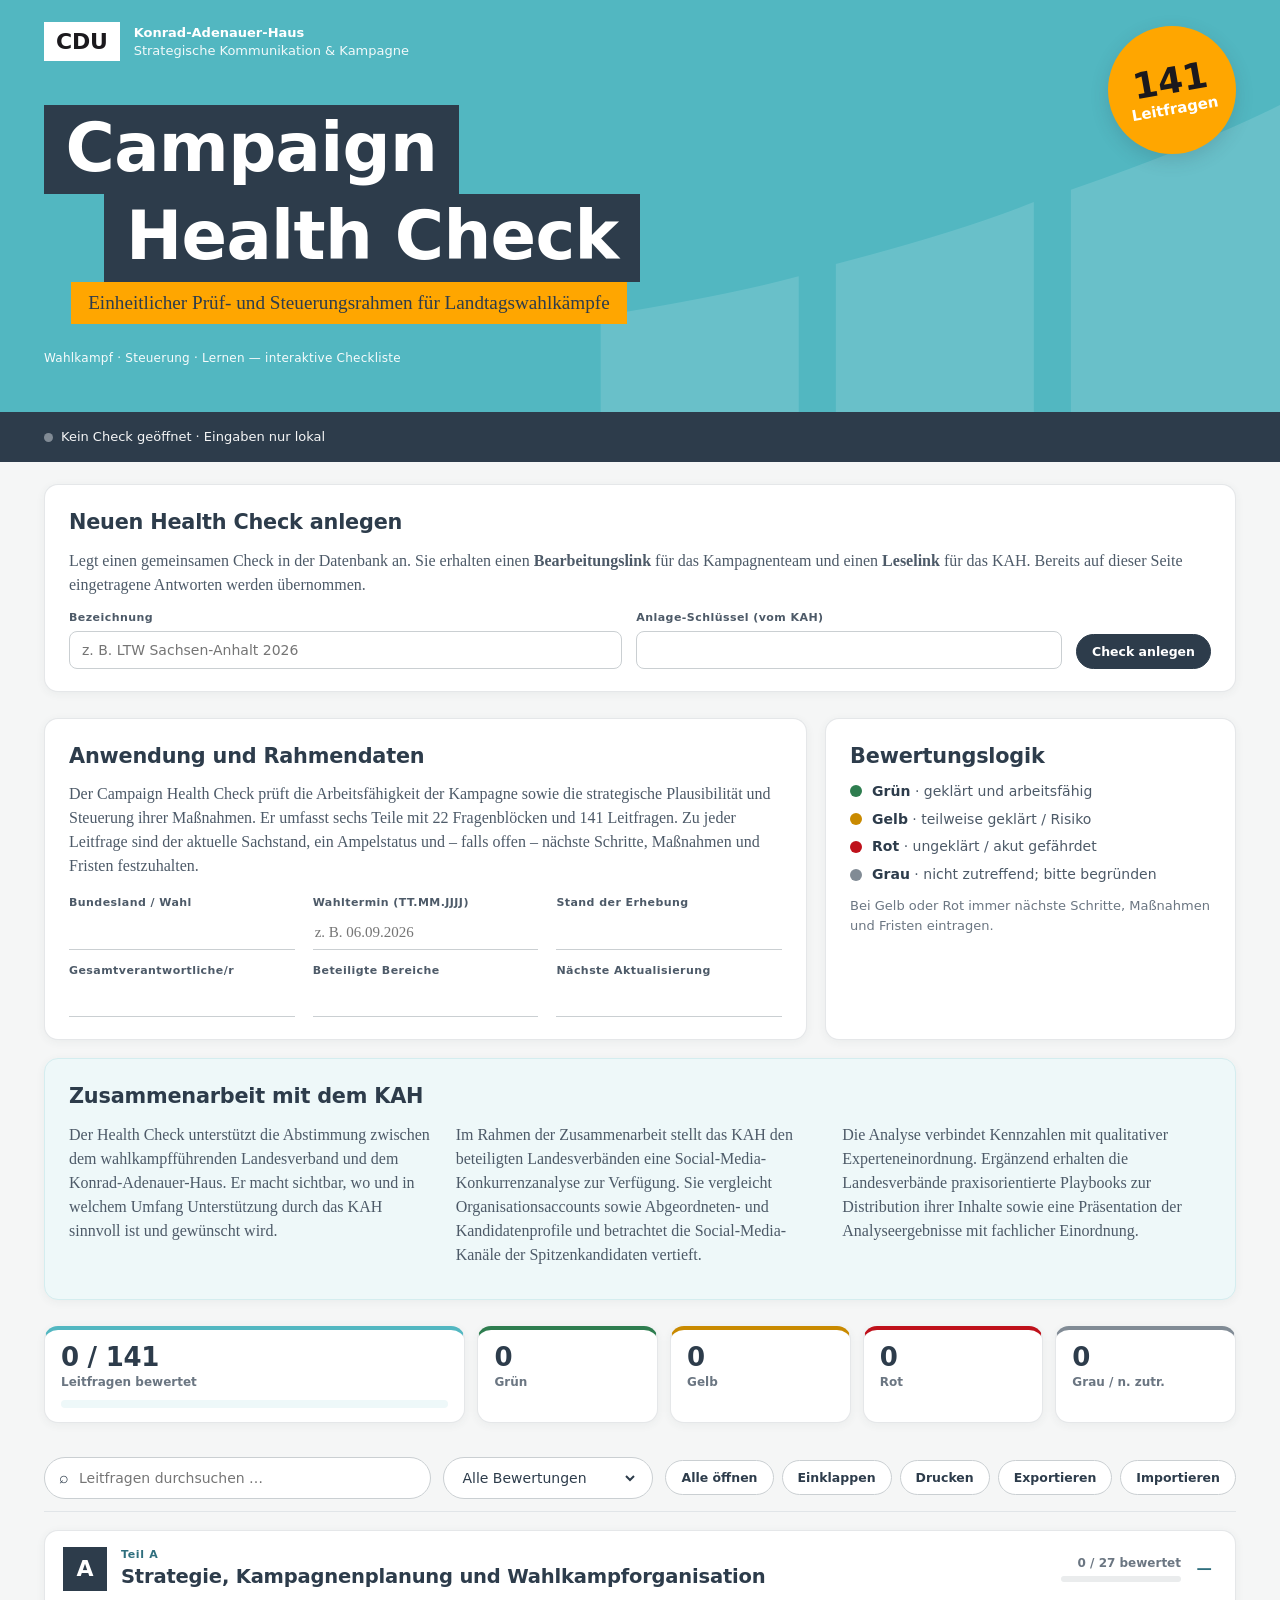
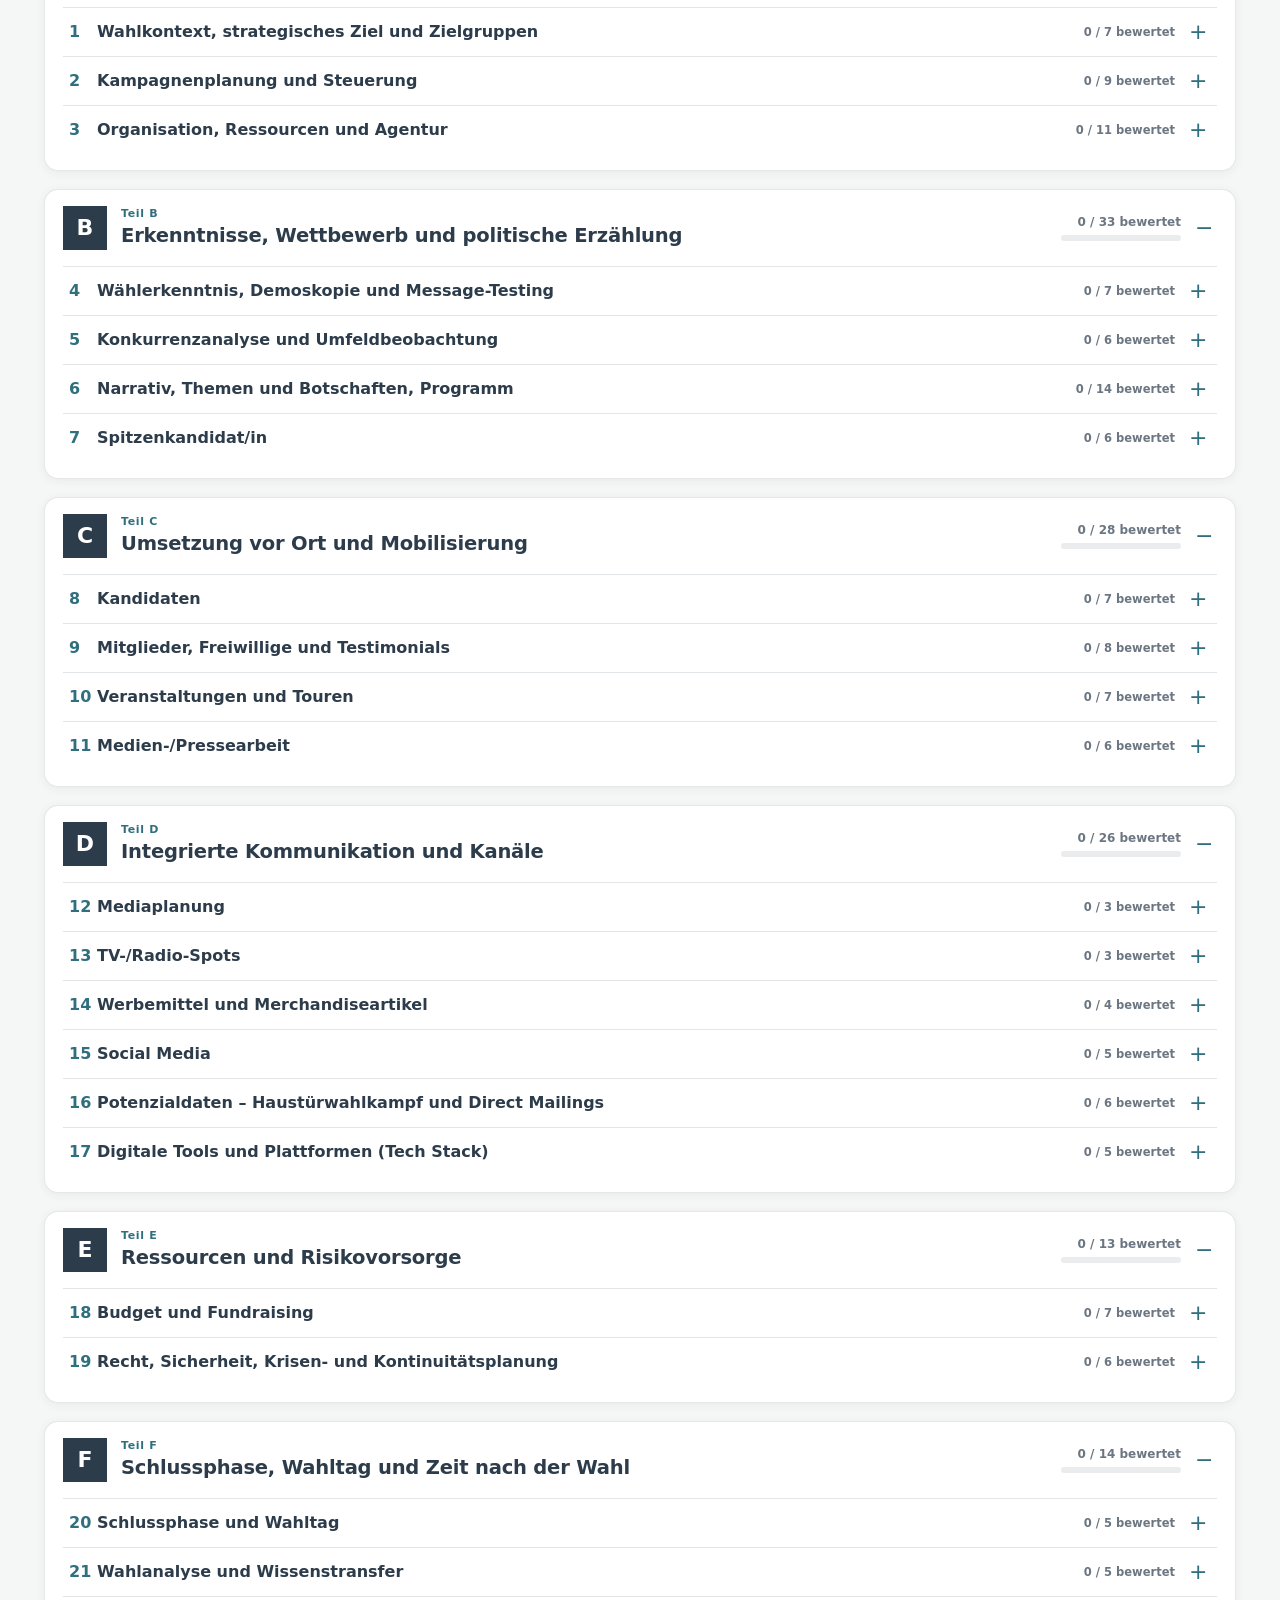
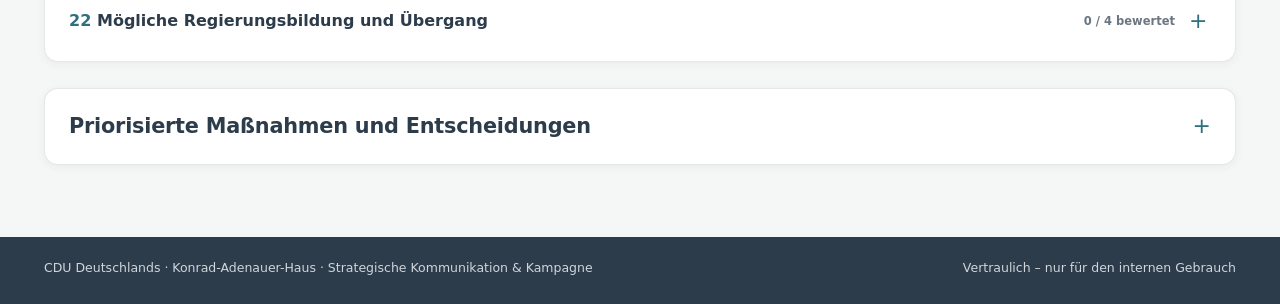
==== index.html @ 59a3556a "Campaign Health Check v1 Campaign Health Check v1" ====
<!doctype html>
<html lang="de">
<head>
<meta charset="utf-8">
<meta name="viewport" content="width=device-width, initial-scale=1">
<meta name="theme-color" content="#52b7c1">
<meta name="robots" content="noindex,nofollow">
<meta http-equiv="Content-Security-Policy" content="default-src 'self'; script-src 'self' 'unsafe-inline'; style-src 'self' 'unsafe-inline' https://fonts.googleapis.com; font-src https://fonts.gstatic.com; connect-src 'self' https://*.supabase.co; img-src 'self' data:; base-uri 'none'; form-action 'none'">
<meta name="referrer" content="no-referrer">
<title>Campaign Health Check</title>
<link rel="preconnect" href="https://fonts.googleapis.com">
<link rel="preconnect" href="https://fonts.gstatic.com" crossorigin>
<link href="https://fonts.googleapis.com/css2?family=Inter:wght@300;400;500;600;700;800&family=IBM+Plex+Serif:ital,wght@0,400;0,600;1,400&display=swap" rel="stylesheet">
<style>
/* ============ CDU Corporate Design 2023 – Tokens ============ */
:root{
  color-scheme:light;
  --tuerkis:#52b7c1;--blau:#2d3c4b;--gold:#ffa600;--weiss:#fff;
  --union-schwarz:#1b191d;--union-rot:#bf111b;
  --tuerkis-10:#eef8f9;--tuerkis-25:#d4edef;--tuerkis-60:#97d4da;--tuerkis-dark:#2f6f7e;
  --blau-10:#eaeced;--blau-25:#cacfd2;--blau-60:#818b95;
  --page:#f5f6f6;--surface:#fff;--ink:#2d3c4b;--text-2:#4d5a68;--muted:#6b7682;--grid:#e1e5e8;--ring:rgba(45,60,75,.12);
  /* Ampel (funktional, nicht Markenfarben) */
  --st-green:#2e7d4f;--st-green-bg:#e3f1e8;--st-yellow:#c98a00;--st-yellow-bg:#fdf1d6;--st-red:#bf111b;--st-red-bg:#f8e3e4;--st-na:#818b95;--st-na-bg:#eaeced;
  --font-head:'Inter',system-ui,-apple-system,"Segoe UI",sans-serif;
  --font-copy:'IBM Plex Serif',Georgia,"Times New Roman",serif;
  --radius:14px;--shadow:0 2px 10px rgba(45,60,75,.06);
}
*{box-sizing:border-box}html{scroll-behavior:smooth}
body{margin:0;background:var(--page);color:var(--ink);font-family:var(--font-copy);line-height:1.5;-webkit-font-smoothing:antialiased}
button,input,select,textarea{font:inherit;color:inherit}button{cursor:pointer}
h1,h2,h3,h4{font-family:var(--font-head);letter-spacing:-.01em;color:var(--blau);margin:0}
.sr-only{position:absolute;width:1px;height:1px;padding:0;margin:-1px;overflow:hidden;clip:rect(0,0,0,0);white-space:nowrap;border:0}
.hidden{display:none!important}
.wrap{max-width:1240px;margin:0 auto;padding:0 24px 72px}

/* ============ Hero ============ */
.hero{position:relative;overflow:hidden;background:var(--tuerkis);color:var(--weiss)}
.hero-inner{position:relative;z-index:1;max-width:1240px;margin:0 auto;padding:22px 24px 46px}
.bogen-bg{position:absolute;right:-3%;bottom:-2px;width:58%;max-width:780px;color:#7cc9d1;opacity:.55;pointer-events:none}
.brandbar{display:flex;align-items:center;gap:14px;flex-wrap:wrap;margin-bottom:44px}
.wordmark{display:inline-block;background:var(--weiss);color:var(--union-schwarz);font:800 22px/1 var(--font-head);letter-spacing:-.01em;padding:9px 12px 8px}
.brand-org{font:600 13px/1.35 var(--font-head);color:var(--weiss)}
.brand-org span{display:block;font-weight:400;opacity:.92}
.hl{font-size:clamp(2.3rem,6vw,4.2rem);line-height:1;margin:0}
.hl span{display:inline-block;background:var(--blau);color:var(--weiss);font-family:var(--font-head);font-weight:800;letter-spacing:-.01em;padding:.1em .32em .14em;line-height:1.08}
.hl .indent{margin-left:.9em}
.subline{display:inline-block;margin:0 0 0 1.4em;background:var(--gold);color:var(--blau);font:400 clamp(1rem,1.6vw,1.2rem)/1.35 var(--font-copy);padding:.4em .9em}
.hero-meta{margin-top:26px;font:500 12px/1.4 var(--font-head);letter-spacing:.02em;color:var(--weiss);opacity:.95}
.stoerer{position:absolute;right:max(24px,calc((100vw - 1240px)/2 + 24px));top:26px;z-index:2;width:128px;height:128px;border-radius:50%;background:var(--gold);display:grid;place-items:center;text-align:center;color:var(--weiss);font:800 15px/1.1 var(--font-head);box-shadow:0 6px 18px rgba(45,60,75,.18)}
.stoerer>span{transform:rotate(-10deg);display:block;padding:0 10px}
.stoerer b{display:block;font-size:36px;line-height:1;color:var(--union-schwarz);margin-bottom:2px}

/* ============ Sync-Leiste ============ */
.syncbar{background:var(--blau);color:var(--weiss)}
.syncbar-inner{max-width:1240px;margin:0 auto;padding:10px 24px;display:flex;align-items:center;gap:12px;flex-wrap:wrap;font:500 13px/1.3 var(--font-head)}
.sync-status{display:inline-flex;align-items:center;gap:8px;min-height:30px}
.sync-dot{width:9px;height:9px;border-radius:50%;background:var(--blau-60);flex:none}
.sync-status[data-state="saved"] .sync-dot{background:#5fd08a}
.sync-status[data-state="saving"] .sync-dot,.sync-status[data-state="dirty"] .sync-dot{background:var(--gold)}
.sync-status[data-state="error"] .sync-dot{background:#ff6b6b}
.sync-status[data-state="view"] .sync-dot{background:var(--tuerkis)}
.sync-label{opacity:.95}
.sync-check{margin-left:auto;font-weight:600;opacity:.9;max-width:44ch;overflow:hidden;text-overflow:ellipsis;white-space:nowrap}
.btn-ghost{border:1px solid rgba(255,255,255,.45);background:transparent;color:var(--weiss);border-radius:999px;padding:6px 14px;font:700 12.5px var(--font-head)}
.btn-ghost:hover{background:rgba(255,255,255,.12)}

/* ============ Banner ============ */
.banner{display:flex;gap:14px;align-items:flex-start;background:var(--surface);border:1px solid var(--ring);border-left:6px solid var(--gold);border-radius:var(--radius);padding:16px 18px;margin:22px 0 0;box-shadow:var(--shadow);font:14px/1.5 var(--font-head);color:var(--text-2)}
.banner strong{color:var(--blau)}
.banner.info{border-left-color:var(--tuerkis)}
.banner.error{border-left-color:var(--union-rot)}

/* ============ Panels ============ */
.intro{display:grid;grid-template-columns:minmax(0,1.3fr) minmax(300px,.7fr);gap:18px;margin:26px 0}
.panel{background:var(--surface);border:1px solid var(--ring);border-radius:var(--radius);box-shadow:var(--shadow);padding:22px 24px}
.panel h2{font-size:1.3rem;font-weight:800;margin-bottom:10px}
.panel h3{font-size:1.05rem;font-weight:800;margin:18px 0 8px}
.panel p{margin:0 0 10px;color:var(--text-2)}
.panel p:last-child{margin-bottom:0}
.support-panel{grid-column:1/-1;background:var(--tuerkis-10);border-color:var(--tuerkis-25)}
.support-panel .cols{display:grid;grid-template-columns:repeat(3,minmax(0,1fr));gap:18px}
.meta-grid{display:grid;grid-template-columns:repeat(3,minmax(0,1fr));gap:14px 18px;margin-top:18px}
.field-label{display:block;font:700 11px/1.35 var(--font-head);letter-spacing:.04em;color:var(--text-2);margin-bottom:5px}
.meta-field{width:100%;border:0;border-bottom:1px solid var(--blau-25);background:transparent;padding:8px 2px;outline:none;border-radius:0;font:15px var(--font-copy)}
.meta-field:focus{border-bottom:2px solid var(--tuerkis)}
.status-key{display:grid;grid-template-columns:1fr;gap:9px;margin:6px 0 12px}
.key{display:flex;align-items:center;gap:10px;color:var(--text-2);font:14px/1.35 var(--font-head)}
.key strong{color:var(--blau)}
.dot{width:12px;height:12px;border-radius:50%;display:inline-block;flex:none}
.dot.green{background:var(--st-green)}.dot.yellow{background:var(--st-yellow)}.dot.red{background:var(--st-red)}.dot.na{background:var(--st-na)}
.small-note{font:13px/1.5 var(--font-head)!important;color:var(--muted)!important}

/* ============ Kennzahlen ============ */
.stats{display:grid;grid-template-columns:1.4fr repeat(4,minmax(90px,.6fr));gap:12px;margin:8px 0 22px}
.stat{background:var(--surface);border:1px solid var(--ring);border-radius:var(--radius);padding:14px 16px;box-shadow:var(--shadow);border-top:4px solid var(--blau-25)}
.stat.s-green{border-top-color:var(--st-green)}.stat.s-yellow{border-top-color:var(--st-yellow)}.stat.s-red{border-top-color:var(--st-red)}.stat.s-na{border-top-color:var(--st-na)}.stat.s-prog{border-top-color:var(--tuerkis)}
.stat strong{display:block;font:800 26px/1.05 var(--font-head);color:var(--blau);letter-spacing:-.01em}
.stat span{display:block;margin-top:4px;font:600 12px/1.25 var(--font-head);color:var(--muted)}
.progress-line{height:8px;background:var(--tuerkis-10);border-radius:999px;margin-top:10px;overflow:hidden}
.progress-line i{display:block;height:100%;width:0;background:var(--tuerkis);border-radius:999px;transition:width .25s}

/* ============ Toolbar ============ */
.toolbar{position:sticky;top:0;z-index:20;display:grid;grid-template-columns:minmax(220px,1fr) 210px auto;gap:12px;align-items:center;background:rgba(245,246,246,.96);backdrop-filter:blur(10px);border-bottom:1px solid var(--grid);padding:12px 0;margin:0 0 14px}
.searchbox,.filterbox{display:flex;align-items:center;gap:8px;background:var(--surface);border:1px solid var(--blau-25);border-radius:999px;padding:0 14px;min-height:42px}
.searchbox input,.filterbox select{width:100%;border:0;background:transparent;outline:0;font:14px var(--font-head);min-height:40px}
.searchbox:focus-within,.filterbox:focus-within{border-color:var(--tuerkis);box-shadow:0 0 0 3px rgba(82,183,193,.22)}
.toolbar-actions{display:flex;gap:8px;justify-content:flex-end;flex-wrap:wrap}
.btn{display:inline-flex;align-items:center;justify-content:center;gap:6px;border:1px solid var(--blau-25);background:var(--surface);color:var(--blau);border-radius:999px;padding:9px 15px;font:700 12.5px var(--font-head);transition:background .15s,border-color .15s}
.btn:hover{background:var(--tuerkis-10);border-color:var(--tuerkis)}
.btn.primary{background:var(--blau);border-color:var(--blau);color:var(--weiss)}
.btn.primary:hover{background:#3a4d60}
.btn.gold{background:var(--gold);border-color:var(--gold);color:var(--blau)}
.btn.gold:hover{background:#ffb627}
.btn:disabled{opacity:.5;cursor:not-allowed}
.btn:focus-visible,summary:focus-visible,input:focus-visible,select:focus-visible,textarea:focus-visible,.btn-ghost:focus-visible{outline:3px solid var(--gold);outline-offset:2px}

/* ============ Checkliste ============ */
.part{margin:18px 0 0;background:var(--surface);border:1px solid var(--ring);border-radius:var(--radius);box-shadow:var(--shadow);overflow:hidden}
.part>summary{display:grid;grid-template-columns:auto minmax(0,1fr) auto 22px;align-items:center;gap:14px;list-style:none;padding:16px 18px;cursor:pointer}
.part>summary::-webkit-details-marker,.topic>summary::-webkit-details-marker{display:none}
.part-letter{display:grid;place-items:center;width:44px;height:44px;background:var(--blau);color:var(--weiss);font:800 22px/1 var(--font-head)}
.part-name{font:800 1.22rem/1.25 var(--font-head);color:var(--blau);letter-spacing:-.01em}
.part-name small{display:block;font:700 11px/1.2 var(--font-head);letter-spacing:.06em;color:var(--tuerkis-dark);margin-bottom:4px}
.part-count{font:600 12px var(--font-head);color:var(--muted);white-space:nowrap;text-align:right}
.mini-bar{display:flex;height:6px;width:120px;border-radius:999px;overflow:hidden;background:var(--blau-10);margin-top:6px;margin-left:auto}
.mini-bar i{display:block;height:100%}
.part>summary:after,.topic>summary:after{content:"+";font:400 22px/1 var(--font-head);color:var(--tuerkis-dark)}
.part[open]>summary:after,.topic[open]>summary:after{content:"−"}
.part-content{padding:0 18px 16px}
.topic{border-top:1px solid var(--grid)}
.topic>summary{list-style:none;display:grid;grid-template-columns:minmax(0,1fr) auto 22px;align-items:center;gap:14px;cursor:pointer;padding:13px 6px;font:700 1rem/1.35 var(--font-head);color:var(--blau)}
.topic>summary:hover{color:var(--tuerkis-dark)}
.topic-num{display:inline-block;min-width:28px;color:var(--tuerkis-dark)}
.topic-meta{display:flex;align-items:center;gap:6px;font:600 11.5px var(--font-head);color:var(--muted)}
.pip{width:8px;height:8px;border-radius:50%;display:inline-block}
.topic-body{padding:2px 0 14px}
.check-card{background:var(--surface);border:1px solid var(--grid);border-left:5px solid var(--blau-25);border-radius:10px;margin:10px 0;padding:14px 16px}
.check-card.status-green{border-left-color:var(--st-green)}
.check-card.status-yellow{border-left-color:var(--st-yellow)}
.check-card.status-red{border-left-color:var(--st-red)}
.check-card.status-na{border-left-color:var(--st-na)}
.question-line{display:grid;grid-template-columns:40px minmax(0,1fr) 210px;align-items:start;gap:12px;margin-bottom:12px}
.q-index{font:700 12px var(--font-head);color:var(--tuerkis-dark);padding-top:3px}
.question{font-size:15.5px;line-height:1.45;color:var(--blau)}
.status-select{width:100%;padding:8px 10px;border:1px solid var(--blau-25);border-radius:8px;background:var(--surface);font:600 13px var(--font-head)}
.status-select.v-green{background:var(--st-green-bg);border-color:var(--st-green);color:#1f5a38}
.status-select.v-yellow{background:var(--st-yellow-bg);border-color:var(--st-yellow);color:#7a5400}
.status-select.v-red{background:var(--st-red-bg);border-color:var(--st-red);color:#8e0d14}
.status-select.v-na{background:var(--st-na-bg);border-color:var(--st-na);color:#4d5a68}
.field-grid{display:grid;grid-template-columns:1fr 1fr;gap:10px 14px;padding-left:52px}
.field-grid label{display:block}
.field-grid textarea,.log-grid input,.log-grid textarea{width:100%;border:1px solid var(--blau-25);border-radius:8px;background:#fbfcfc;padding:9px 10px;font:13.5px/1.45 var(--font-head);color:var(--blau)}
.field-grid textarea{min-height:58px;resize:vertical}
.field-grid textarea::placeholder{color:#9aa4ad}
.field-grid textarea:focus,.log-grid input:focus,.log-grid textarea:focus{outline:none;border-color:var(--tuerkis);box-shadow:0 0 0 3px rgba(82,183,193,.2);background:#fff}
.empty-state{display:none;padding:30px;text-align:center;border:1px dashed var(--blau-25);border-radius:var(--radius);color:var(--text-2);background:var(--surface);margin:14px 0;font:14px var(--font-head)}

/* ============ Maßnahmen-Log ============ */
.log-panel{margin-top:26px}
.log-panel>details>summary{cursor:pointer;list-style:none;display:flex;align-items:center;justify-content:space-between;gap:12px}
.log-panel>details>summary::-webkit-details-marker{display:none}
.log-panel>details>summary:after{content:"+";font:400 22px/1 var(--font-head);color:var(--tuerkis-dark)}
.log-panel>details[open]>summary:after{content:"−"}
.log-panel>details>summary h2{margin:0}
.log-intro{margin-top:10px!important}
.log-list{display:grid;gap:12px;margin:12px 0}
.log-card{background:var(--tuerkis-10);border:1px solid var(--tuerkis-25);border-radius:10px;padding:14px 16px}
.log-card-head{display:flex;justify-content:space-between;align-items:center;margin-bottom:10px}
.log-card-head strong{font:800 13px var(--font-head);color:var(--blau)}
.log-grid{display:grid;grid-template-columns:repeat(3,minmax(0,1fr));gap:10px}
.log-grid label{display:block}
.log-grid textarea{min-height:48px;resize:vertical}
.remove-row{border:0;background:transparent;color:var(--union-rot);text-decoration:underline;font:600 12px var(--font-head)}

/* ============ Anlegen / Dialog ============ */
.create-grid{display:grid;grid-template-columns:minmax(0,1.3fr) minmax(0,1fr) auto;gap:14px;align-items:end;margin-top:14px}
.text-input{width:100%;border:1px solid var(--blau-25);border-radius:8px;padding:10px 12px;font:14px var(--font-head);background:#fff}
.text-input:focus{outline:none;border-color:var(--tuerkis);box-shadow:0 0 0 3px rgba(82,183,193,.2)}
dialog{border:0;border-radius:var(--radius);padding:0;max-width:640px;width:calc(100% - 32px);box-shadow:0 20px 60px rgba(27,25,29,.35);color:var(--ink)}
dialog::backdrop{background:rgba(45,60,75,.55)}
.dlg-head{background:var(--tuerkis);padding:18px 22px}
.dlg-head h2{display:inline-block;background:var(--blau);color:#fff;padding:.12em .35em;font-size:1.35rem}
.dlg-body{padding:18px 22px 22px;font:14px/1.5 var(--font-head);color:var(--text-2)}
.link-row{display:grid;grid-template-columns:minmax(0,1fr) auto;gap:8px;margin:6px 0 16px}
.link-row input{font:12.5px/1.3 ui-monospace,SFMono-Regular,Menlo,monospace;color:var(--blau)}
.dlg-actions{display:flex;justify-content:flex-end;gap:8px;margin-top:6px}
.toast{position:fixed;left:50%;bottom:24px;transform:translateX(-50%) translateY(20px);opacity:0;background:var(--blau);color:#fff;padding:11px 18px;border-radius:999px;font:600 13px var(--font-head);box-shadow:0 8px 24px rgba(27,25,29,.25);transition:opacity .2s,transform .2s;z-index:50;pointer-events:none;max-width:calc(100% - 32px)}
.toast.show{opacity:1;transform:translateX(-50%) translateY(0)}

/* Leseansicht */
body.readonly .edit-only{display:none!important}
body.readonly textarea,body.readonly input:not([type=search]):not(.link-input),body.readonly .status-select{pointer-events:none;background:var(--page)!important}

footer.foot{background:var(--blau);color:#cfd6dc;font:12.5px/1.5 var(--font-head)}
footer.foot .wrap{padding-top:22px;padding-bottom:26px;display:flex;justify-content:space-between;gap:16px;flex-wrap:wrap}

@media(max-width:960px){.toolbar{grid-template-columns:1fr 190px}.toolbar-actions{grid-column:1/-1;justify-content:flex-start}.intro{grid-template-columns:1fr}.support-panel .cols{grid-template-columns:1fr}.stats{grid-template-columns:repeat(3,1fr)}.stats .s-prog{grid-column:1/-1}.stoerer{width:104px;height:104px;font-size:13px}.stoerer b{font-size:28px}.create-grid{grid-template-columns:1fr 1fr}.create-grid .btn{grid-column:1/-1}}
@media(max-width:640px){.wrap{padding:0 16px 48px}.hero-inner{padding:18px 16px 34px}.brandbar{margin-bottom:30px;padding-right:100px}.stoerer{top:16px;right:16px;width:88px;height:88px;font-size:11px}.stoerer b{font-size:22px}.subline{margin-left:.6em}.syncbar-inner{padding:10px 16px}.sync-check{margin-left:0;flex-basis:100%;order:3}.panel{padding:16px}.meta-grid{grid-template-columns:1fr 1fr}.toolbar{position:static;grid-template-columns:1fr;gap:8px}.toolbar-actions .btn{flex:1 1 auto}.stats{grid-template-columns:repeat(2,1fr)}.question-line{grid-template-columns:30px minmax(0,1fr);gap:8px}.status-wrap{grid-column:2;max-width:240px}.field-grid{grid-template-columns:1fr;padding-left:38px}.part>summary{grid-template-columns:auto minmax(0,1fr) 18px;padding:13px 12px;gap:10px}.part>summary .part-count{display:none}.part-letter{width:36px;height:36px;font-size:18px}.part-name{font-size:1.05rem}.part-content{padding:0 10px 12px}.topic>summary{grid-template-columns:minmax(0,1fr) 18px;font-size:.95rem}.topic-meta{display:none}.log-grid{grid-template-columns:1fr 1fr}.check-card{padding:12px 10px}.create-grid{grid-template-columns:1fr}}
@media(max-width:400px){.meta-grid,.log-grid{grid-template-columns:1fr}}
@media(prefers-reduced-motion:reduce){html{scroll-behavior:auto}*,*:before,*:after{transition:none!important}}
@media print{
  body{background:#fff;font-size:10.5pt}
  .syncbar,.toolbar,.empty-state,.remove-row,.add-row,.banner,.create-panel,.stoerer,.bogen-bg,dialog,.toast,footer.foot{display:none!important}
  .hero{background:#fff;color:var(--blau);border-bottom:3px solid var(--tuerkis)}.hero-inner{padding:8px 0 16px}.brand-org{color:var(--blau)}.wordmark{border:1px solid var(--blau)}.hero-meta{color:var(--blau)}
  .hl span,.part-letter{-webkit-print-color-adjust:exact;print-color-adjust:exact}
  .wrap{max-width:none;padding:0}.intro{grid-template-columns:1fr 1fr}.panel,.stat,.part{box-shadow:none}
  .part,.topic{break-inside:auto}.part:not([open])>.part-content,.topic:not([open])>.topic-body{display:block!important}
  .part>summary:after,.topic>summary:after{display:none}
  .check-card{break-inside:avoid;padding:8px 10px}.log-panel{break-before:page}.log-panel details>*{display:block!important}.log-card{break-inside:avoid}
}
</style>
</head>
<body>
<header class="hero">
  <svg class="bogen-bg" viewBox="0 0 300 160" fill="currentColor" aria-hidden="true">
    <path d="M10 160 L10 120 Q60 112 90 104 L90 160 Z"/>
    <path d="M105 160 L105 99 Q155 86 185 74 L185 160 Z"/>
    <path d="M200 160 L200 69 Q255 50 290 32 L290 160 Z"/>
  </svg>
  <div class="stoerer" id="stoerer" aria-live="polite"><span id="stoererText"><b>141</b>Leit&shy;fragen</span></div>
  <div class="hero-inner">
    <div class="brandbar">
      <span class="wordmark" aria-label="CDU">CDU</span>
      <span class="brand-org">Konrad-Adenauer-Haus<span>Strategische Kommunikation &amp; Kampagne</span></span>
    </div>
    <h1 class="hl"><span>Campaign</span><br><span class="indent">Health Check</span></h1>
    <p class="subline">Einheitlicher Prüf- und Steuerungsrahmen für Landtagswahlkämpfe</p>
    <div class="hero-meta">Wahlkampf · Steuerung · Lernen — interaktive Checkliste</div>
  </div>
</header>

<div class="syncbar" role="region" aria-label="Speicherstatus">
  <div class="syncbar-inner">
    <span class="sync-status" id="syncStatus" data-state="local"><i class="sync-dot"></i><span class="sync-label" id="syncLabel">Lokaler Modus</span></span>
    <button class="btn-ghost hidden" type="button" id="shareBtn">Links teilen</button>
    <button class="btn-ghost hidden" type="button" id="retryBtn">Erneut speichern</button>
    <span class="sync-check" id="syncCheck"></span>
  </div>
</div>

<main class="wrap">
  <div id="bannerHost"></div>

  <section class="panel create-panel hidden" id="createPanel" style="margin-top:22px">
    <h2>Neuen Health Check anlegen</h2>
    <p>Legt einen gemeinsamen Check in der Datenbank an. Sie erhalten einen <strong>Bearbeitungslink</strong> für das Kampagnenteam und einen <strong>Leselink</strong> für das KAH. Bereits auf dieser Seite eingetragene Antworten werden übernommen.</p>
    <div class="create-grid">
      <label><span class="field-label">Bezeichnung</span><input class="text-input" id="createLabel" placeholder="z. B. LTW Sachsen-Anhalt 2026" autocomplete="off"></label>
      <label><span class="field-label">Anlage-Schlüssel (vom KAH)</span><input class="text-input" id="createKey" type="password" autocomplete="off"></label>
      <button class="btn primary" type="button" id="createBtn">Check anlegen</button>
    </div>
  </section>

  <section class="intro" aria-label="Anwendung, Bewertung und Zusammenarbeit mit dem KAH">
    <div class="panel">
      <h2>Anwendung und Rahmendaten</h2>
      <p>Der Campaign Health Check prüft die Arbeitsfähigkeit der Kampagne sowie die strategische Plausibilität und Steuerung ihrer Maßnahmen. Er umfasst sechs Teile mit 22 Fragenblöcken und 141 Leitfragen. Zu jeder Leitfrage sind der aktuelle Sachstand, ein Ampelstatus und – falls offen – nächste Schritte, Maßnahmen und Fristen festzuhalten.</p>
      <div class="meta-grid">
        <label><span class="field-label">Bundesland / Wahl</span><input class="meta-field" data-meta="Bundesland / Wahl" autocomplete="off"></label>
        <label><span class="field-label">Wahltermin (TT.MM.JJJJ)</span><input class="meta-field" data-meta="Wahltermin" autocomplete="off" placeholder="z. B. 06.09.2026"></label>
        <label><span class="field-label">Stand der Erhebung</span><input class="meta-field" data-meta="Stand der Erhebung" autocomplete="off"></label>
        <label><span class="field-label">Gesamtverantwortliche/r</span><input class="meta-field" data-meta="Gesamtverantwortliche/r" autocomplete="off"></label>
        <label><span class="field-label">Beteiligte Bereiche</span><input class="meta-field" data-meta="Beteiligte Bereiche" autocomplete="off"></label>
        <label><span class="field-label">Nächste Aktualisierung</span><input class="meta-field" data-meta="Nächste Aktualisierung" autocomplete="off"></label>
      </div>
    </div>
    <div class="panel">
      <h2>Bewertungslogik</h2>
      <div class="status-key">
        <div class="key"><i class="dot green"></i><span><strong>Grün</strong> · geklärt und arbeitsfähig</span></div>
        <div class="key"><i class="dot yellow"></i><span><strong>Gelb</strong> · teilweise geklärt / Risiko</span></div>
        <div class="key"><i class="dot red"></i><span><strong>Rot</strong> · ungeklärt / akut gefährdet</span></div>
        <div class="key"><i class="dot na"></i><span><strong>Grau</strong> · nicht zutreffend; bitte begründen</span></div>
      </div>
      <p class="small-note">Bei Gelb oder Rot immer nächste Schritte, Maßnahmen und Fristen eintragen.</p>
    </div>
    <div class="panel support-panel">
      <h2>Zusammenarbeit mit dem KAH</h2>
      <div class="cols">
        <p>Der Health Check unterstützt die Abstimmung zwischen dem wahlkampfführenden Landesverband und dem Konrad-Adenauer-Haus. Er macht sichtbar, wo und in welchem Umfang Unterstützung durch das KAH sinnvoll ist und gewünscht wird.</p>
        <p>Im Rahmen der Zusammenarbeit stellt das KAH den beteiligten Landesverbänden eine Social-Media-Konkurrenzanalyse zur Verfügung. Sie vergleicht Organisationsaccounts sowie Abgeordneten- und Kandidatenprofile und betrachtet die Social-Media-Kanäle der Spitzenkandidaten vertieft.</p>
        <p>Die Analyse verbindet Kennzahlen mit qualitativer Experteneinordnung. Ergänzend erhalten die Landesverbände praxisorientierte Playbooks zur Distribution ihrer Inhalte sowie eine Präsentation der Analyseergebnisse mit fachlicher Einordnung.</p>
      </div>
    </div>
  </section>

  <section class="stats" aria-label="Fortschritt" aria-live="polite">
    <div class="stat s-prog"><strong id="progressText">0 / 0</strong><span>Leitfragen bewertet</span><div class="progress-line" role="progressbar" aria-label="Bewertungsfortschritt" aria-valuemin="0" aria-valuemax="100" aria-valuenow="0"><i id="progressBar"></i></div></div>
    <div class="stat s-green"><strong id="greenCount">0</strong><span>Grün</span></div>
    <div class="stat s-yellow"><strong id="yellowCount">0</strong><span>Gelb</span></div>
    <div class="stat s-red"><strong id="redCount">0</strong><span>Rot</span></div>
    <div class="stat s-na"><strong id="naCount">0</strong><span>Grau / n. zutr.</span></div>
  </section>

  <div class="toolbar" role="region" aria-label="Checkliste durchsuchen und verwalten">
    <label class="searchbox"><span aria-hidden="true">⌕</span><span class="sr-only">Leitfragen durchsuchen</span><input id="search" type="search" placeholder="Leitfragen durchsuchen …"></label>
    <label class="filterbox"><span class="sr-only">Nach Status filtern</span><select id="statusFilter"><option value="all">Alle Bewertungen</option><option value="unrated">Noch unbewertet</option><option value="green">Grün</option><option value="yellow">Gelb</option><option value="red">Rot</option><option value="na">Grau / nicht zutreffend</option></select></label>
    <div class="toolbar-actions">
      <button class="btn" type="button" id="openAll">Alle öffnen</button>
      <button class="btn" type="button" id="closeAll">Einklappen</button>
      <button class="btn" type="button" id="printBtn">Drucken</button>
      <button class="btn" type="button" id="exportBtn">Exportieren</button>
      <label class="btn edit-only" for="importFile">Importieren</label><input class="sr-only" id="importFile" type="file" accept="application/json,.json">
    </div>
  </div>
  <div id="checklist"></div>
  <div id="noResults" class="empty-state" role="status">Keine passenden Leitfragen gefunden. Suchbegriff oder Statusfilter ändern.</div>

  <section class="panel log-panel">
    <details id="logDetails">
      <summary><h2>Priorisierte Maßnahmen und Entscheidungen</h2></summary>
      <p class="log-intro">Gelbe und rote Befunde in konkrete, priorisierte Maßnahmen übersetzen. Erfolgskriterium und Termin möglichst überprüfbar formulieren.</p>
      <h3>Maßnahmen</h3>
      <div id="actions" class="log-list"></div>
      <button class="btn add-row edit-only" type="button" id="addAction">+ Maßnahme ergänzen</button>
      <h3 style="margin-top:24px">Entscheidungen der Steuerungsrunde</h3>
      <div id="decisions" class="log-list"></div>
      <button class="btn add-row edit-only" type="button" id="addDecision">+ Entscheidung ergänzen</button>
    </details>
  </section>
</main>

<footer class="foot">
  <div class="wrap">
    <span>CDU Deutschlands · Konrad-Adenauer-Haus · Strategische Kommunikation &amp; Kampagne</span>
    <span>Vertraulich – nur für den internen Gebrauch</span>
  </div>
</footer>

<dialog id="shareDialog" aria-labelledby="shareTitle">
  <div class="dlg-head"><h2 id="shareTitle">Links zu diesem Check</h2></div>
  <div class="dlg-body">
    <div id="editLinkWrap">
      <span class="field-label">Bearbeitungslink – nur an das Kampagnenteam weitergeben</span>
      <div class="link-row"><input class="text-input link-input" id="editLink" readonly><button class="btn primary" type="button" data-copy="editLink">Kopieren</button></div>
    </div>
    <span class="field-label">Leselink – z. B. für das KAH</span>
    <div class="link-row"><input class="text-input link-input" id="viewLink" readonly><button class="btn" type="button" data-copy="viewLink">Kopieren</button></div>
    <p class="small-note">Wer einen Link besitzt, hat Zugriff – ohne Anmeldung. Links daher nur über interne Kanäle teilen. Ein kompromittierter Link kann im Backend jederzeit gesperrt und ersetzt werden.</p>
    <div class="dlg-actions"><button class="btn primary" type="button" id="shareClose">Schließen</button></div>
  </div>
</dialog>

<div class="toast" id="toast" role="status" aria-live="polite"></div>

<script src="config.js"></script>
<script>
/* Konfiguration kommt aus config.js (siehe README). Leer = lokaler Modus. */
const CONFIG = Object.assign({supabaseUrl:'',supabaseKey:''}, window.HC_CONFIG||{});

const groups = [{"part":"A","title":"Strategie, Kampagnenplanung und Wahlkampforganisation","sections":[{"number":1,"title":"Wahlkontext, strategisches Ziel und Zielgruppen","questions":["Wurde die Ausgangslage beschrieben (Wahlsystem, letzte Wahlergebnisse, Wählerpotenzial, aktuelle politische Lage, Themenwahrnehmung, Kompetenzen, Kandidatenbekanntheit und -image, bekannte Unsicherheiten, Mobilisierungsfähigkeit der Partei) und wenn ja, wie?","Wurde ein Wahlziel in überprüfbaren Zielkorridoren beschrieben (z. B. Stimmen, Mandate oder Regierungsoptionen), einschließlich plausibler Szenarien und Annahmen?","Wie wurden prioritäre Wählergruppen und Regionen festgelegt und nachvollziehbar begründet?","Inwiefern wird unterschieden, ob und wo die Kampagne Unterstützende halten, Unentschlossene überzeugen oder Wahlberechtigte mobilisieren will?","Inwieweit wurden strategische Prioritäten und bewusste Verzichtsentscheidungen benannt (was wird nicht oder nachrangig verfolgt)?","Auf welche Weise werden strategische Annahmen, Risiken und alternative Szenarien regelmäßig überprüft?","Inwieweit besteht im Bereich Wahlkontext, strategisches Ziel und Zielgruppen konkreter Unterstützungsbedarf durch das KAH?"]},{"number":2,"title":"Kampagnenplanung und Steuerung","questions":["Gibt es ein abgestimmtes Playbook bzw. Regiebuch mit Rollen, Abläufen, Freigaben und Kontaktwegen?","Inwieweit wurden Kampagnenphasen, Ziele, Maßnahmen, Meilensteine, Abhängigkeiten und Entscheidungstore in einem integrierten Zeitplan festgehalten?","Inwieweit wurden Entscheidungsrechte, Freigaben und Eskalationswege zwischen Kampagnenleitung, LGS, Kandidat/in, Partei und KAH eindeutig definiert?","Gibt es eine/n explizite/n Wahlkampfleiter/in mit klarem Mandat (wenn ja, wer)?","Wer gehört zum Kernteam, und sind Zuständigkeiten sowie Vertretungen dokumentiert?","Wie häufig tagt das Kernteam, wie werden Entscheidungen protokolliert und wie werden offene Punkte nachverfolgt?","Wie werden kurzfristige politische Ereignisse bewertet und in Entscheidungen oder Kampagnenanpassungen übersetzt?","Wie werden neuralgische Termine und mögliche Krisen und Kipppunkte der Kampagne frühzeitig markiert und vorbereitet?","Inwieweit besteht im Bereich Kampagnenplanung und Steuerung konkreter Unterstützungsbedarf durch das KAH?"]},{"number":3,"title":"Organisation, Ressourcen und Agentur","questions":["Wie ist die LGS personell aufgestellt (Anzahl Mitarbeiter, Aufgaben und Funktionen, Wahlkampf-/Kampagnenerfahrung)?","Wo liegen Ressourcen- oder Kompetenzlücken, und wie werden sie geschlossen (z. B. durch Stellenaufwuchs, Schulungen vorhandener Mitarbeiter, externe Unterstützung)?","Sind die Arbeits- und Abstimmungswege mit Kreisverbänden, Geschäftsstellen und Kandidierenden geklärt?","Gibt es ein Agenturbriefing und wenn ja, was beinhaltet es (z. B. Ausgangslage, strategisches Ziel, Zielgruppen, Aufgaben, Freigabewege)?","Bis wann erfolgt die Agenturauswahl, wer entscheidet und nach welchen Kriterien?","Wird für den Wahlkampf gemeinsam mit einer Agentur ein eigenes Corporate Design entwickelt? Falls ja: Inwieweit sind Abweichungen vom verbindlichen Corporate Design der CDU Deutschlands vorgesehen, insbesondere bei Logo und Farbspektrum?","Wer ist zentraler Ansprechpartner aus dem Kampagnenteam für die Agentur und hat er/sie Erfahrung in der Agentursteuerung?","Welche Aufgaben werden intern erledigt und welche extern vergeben – einschließlich einer klaren Schnittstellen- und Übergaberegelung?","Wie wird die Agentur in die LGS und die regelmäßige Kampagnensteuerung eingebunden?","Sind sämtliche Kosten, Liefergegenstände, Nutzungsrechte, Änderungsrunden und Eskalationswege mit der Agentur und ggf. weiteren externen Dienstleistern geregelt?","Inwieweit besteht im Bereich Organisation, Ressourcen und Agentur konkreter Unterstützungsbedarf durch das KAH?"]}]},{"part":"B","title":"Erkenntnisse, Wettbewerb und politische Erzählung","sections":[{"number":4,"title":"Wählerkenntnis, Demoskopie und Message-Testing","questions":["Ist eine Grundlagenstudie oder sind einzelne Umfragen geplant, und welche konkreten Entscheidungen sollen sie unterstützen?","Sind Zielpopulation, Stichprobe, Erhebungszeitraum, Gewichtung, Unsicherheit und Grenzen der Aussagekraft dokumentiert?","Sind Anbieter, Auftrag, Auswertung, Zeitplan und Ergebnisformate festgelegt?","Sind Fokusgruppen oder qualitative Gespräche geplant, mit klarer Fragestellung und passender Auswahl der Teilnehmenden? Worin liegt das jeweilige Erkenntnisinteresse?","Inwiefern werden qualitative Befunde, Erkenntnisse aus Umfragen, Wahl- und Regionaldaten sowie Rückmeldungen aus dem Feld (z. B. aus Veranstaltungen) miteinander verglichen und zu einem Gesamtbild zusammengetragen?","Wie werden zentrale Themen, Botschaften und Werbemittel vor breiter Ausspielung geprüft oder in begrenztem Umfang getestet?","Inwieweit besteht im Bereich Wählerkenntnis, Demoskopie und Message-Testing konkreter Unterstützungsbedarf durch das KAH?"]},{"number":5,"title":"Konkurrenzanalyse und Umfeldbeobachtung","questions":["Wer verantwortet die laufende Analyse von Wettbewerbern, Spitzenkandidaten und politischem Umfeld?","Wie und von wem werden öffentliche Positionierungen, Themen, Auftritte und Kampagnen beobachtet?","Wie werden Erkenntnisse aus der Konkurrenzanalyse geprüft, dokumentiert, priorisiert und in Botschaften oder Maßnahmen übersetzt?","Gibt es Kriterien, wann eine Reaktion auf Aktivitäten der politischen Konkurrenz notwendig ist und wann Nicht-Reagieren die bessere Option ist?","Werden Gegenargumente und mögliche Reaktionen auf die eigene Kampagne vorab durchgespielt?","Inwieweit besteht im Bereich Konkurrenzanalyse und Umfeldbeobachtung konkreter Unterstützungsbedarf durch das KAH?"]},{"number":6,"title":"Narrativ, Themen und Botschaften, Programm","questions":["Wurde ein übergeordnetes, langfristig tragendes Narrativ erarbeitet, das die Kampagne trägt und wenn ja, wie und durch wen und wie lautet es in Grundzügen?","Gibt es eine Hauptbotschaft bzw. einen zentralen Kampagnenclaim, der das Narrativ übersetzt, und wenn ja, wie lautet er?","Wurden zentrale Themen der Kampagne festgelegt und wie lauten sie?","Inwiefern wurde sichergestellt, dass die wichtigsten Kampagnenthemen aus Wahlkontext, Wählerkenntnis und politischer Priorität abgeleitet und klar priorisiert sind?","Sind die Themen mit verständlichen, konkreten und belegbaren Kernbotschaften unterlegt?","Wer verantwortet das Programm, seine Abstimmung und die Beschlussfassung?","Inwieweit werden Mitglieder und externe Experten am Programmprozess beteiligt?","Gibt es einen verbindlichen Zeitplan für Entwurf, Prüfung, Beschluss und Veröffentlichung und wenn ja, was sieht er vor?","Inwieweit wurden Umfang und Formate des Programms festgelegt (Lang- und Kurzfassung, digitale Formate, Themenmaterialien)?","Wie werden Umsetzbarkeit, Finanzierung und fachliche Konsistenz der zentralen Vorschläge geprüft?","Gibt es zentrale Fakten, Belege, Antworten auf Einwände und einheitliche Freigaben für sensible Botschaften und Programminhalte?","Wie wird sichergestellt, dass Programm, Botschaften und öffentliche Auftritte des/der Spitzenkandidat/in konsistent sind?","Wo liegen absehbar Konfliktlinien zwischen Botschaften und Programminhalten des Landesverbands und der Bundes-CDU und wie soll damit umgegangen werden?","Inwieweit besteht im Bereich Narrativ, Programm, Themen und Botschaften konkreter Unterstützungsbedarf durch das KAH?"]},{"number":7,"title":"Spitzenkandidat/in","questions":["Wie werden Profil, öffentliche Wahrnehmung, Stärken und Risiken des/der Spitzenkandidat/in eingeschätzt und wie erfolgt die Analyse?","Wie werden Stärken gezielt genutzt und mögliche Schwächen oder Risikothemen vorbereitet?","Wie erfolgt die Vorbereitung auf Interviews, TV-Duelle, Debatten, Reden und Krisensituationen?","Wie wird der/die Spitzenkandidat/in regelmäßig zu Positionen und Botschaften der Bundes-CDU gebrieft?","Sind neben der/m Spitzenkandidaten/in weitere zentrale Köpfe für die Kampagne vorgesehen und wenn ja, mit welchen Aufgaben/Themenschwerpunkten?","Inwieweit besteht bei der Vorbereitung des/der Spitzenkandidaten/in konkreter Unterstützungsbedarf durch das KAH?"]}]},{"part":"C","title":"Umsetzung vor Ort und Mobilisierung","sections":[{"number":8,"title":"Kandidaten","questions":["Wer ist verantwortlich für den Kandidatenservice und wie sieht die personelle Aufstellung insgesamt aus?","Wie werden Kandidierende eingebunden, informiert und im Wahlkampf praktisch unterstützt?","Wie oft/regelmäßig, in welchen Formaten und mit welchen Inhalten finden Kandidatentreffen statt?","Gibt es für Kandidierende einheitliche Briefings, Materialzugänge, Ansprechpersonen und klare Freigabewege?","Welche Schulungsangebote sind für Kandidierende vorgesehen?","Welche Tools/Apps/digitale Plattformen sind explizit für Kandidatinnen und Kandidaten im Einsatz oder geplant?","Inwieweit besteht beim Kandidatenservice (etwa Schulungsangebote, die über Campus abgedeckt werden können) Unterstützungsbedarf durch das KAH?"]},{"number":9,"title":"Mitglieder, Freiwillige und Testimonials","questions":["Wie werden Mitglieder und lokale Parteistrukturen informiert, beteiligt und mobilisiert?","Sind Freiwilligenteams geplant, und sind Einsatzfelder, Betreuung und erreichbare Ziele definiert?","Ist die Rekrutierung von Freiwilligen durch das KAH (#eineUnion) gewünscht? Wenn ja: für welche Aufgaben, Regionen und Zeiträume?","Wie werden Kandidierende, Kreisverbände und Freiwillige geschult und mit verständlichen Einsatzmaterialien versorgt?","Wie werden Kontakte, Rückmeldungen und häufige Anliegen aus dem Feld datenschutzkonform erfasst und an die Kampagnensteuerung zurückgespielt?","Sind Prominente oder Testimonials für die Kampagne vorgesehen, wenn ja, wer?","Wie werden Ansprache, Einverständnis und Nutzungsrechte bei der Einbindung von Prominenten/Testimonials organisiert sowie Reputationsrisiken geprüft?","Inwieweit besteht bei der Mobilisierung von Mitgliedern, Freiwilligen und Testimonials Unterstützungsbedarf durch das KAH?"]},{"number":10,"title":"Veranstaltungen und Touren","questions":["Welche Veranstaltungsformate sind vorgesehen, für welche Zielgruppen und mit welchem Zweck?","Ist eine Tour des/der Spitzenkandidat/in geplant, und wie werden Orte und Termine priorisiert?","Wer verantwortet Planung, Durchführung, Kommunikation, Sicherheit und Nachbereitung von Veranstaltungen?","Welche Erwartungen bestehen an den Parteivorsitzenden und die Generalsekretärin bzgl. der Teilnahme an Veranstaltungen, und sind Zuständigkeiten sowie Kapazitäten geklärt?","Sind Mittel und Kapazitäten für Mobilisierung, Barrierefreiheit, Technik und mögliche Ausweichlösungen eingeplant?","Wie wird ausgewertet, wen die Veranstaltungen erreicht haben und welche Erkenntnisse oder Folgekontakte entstanden sind?","Inwieweit besteht im Bereich Veranstaltungen und Touren Unterstützungsbedarf durch das KAH?"]},{"number":11,"title":"Medien-/Pressearbeit","questions":["Wer verantwortet die Gesamtkommunikation und spricht für Kandidat/in und Kampagne?","Ist eine enge Abstimmung mit der Pressestelle des KAH und den zuständigen Parteistellen sichergestellt?","Gibt es einen gemeinsamen Themen-, Presse- und Redaktionskalender mit Verantwortlichen und Freigabezeiten?","Welche wiederkehrenden Formate, z. B. Hintergrundgespräche, sind mit Medien und Journalisten geplant?","Wie stabil und umfangreich sind die Kontakte/Beziehungen zu Hauptstadtjournalisten?","Inwieweit besteht im Bereich Medien-/Pressearbeit Unterstützungsbedarf durch das KAH?"]}]},{"part":"D","title":"Integrierte Kommunikation und Kanäle","sections":[{"number":12,"title":"Mediaplanung","questions":["Wer verantwortet die Mediaplanung intern und welche externen Dienstleister sind dafür zuständig?","Wie werden Mittel und Zielgruppen auf OOH, Online, Mailings und weitere Kanäle verteilt, und anhand welcher Kriterien?","Inwieweit besteht bei der Mediaplanung Unterstützungsbedarf durch das KAH?"]},{"number":13,"title":"TV-/Radio-Spots","questions":["Sind TV- oder Radio-Spots vorgesehen? Wenn ja: Wer verantwortet Konzept, Produktion, Freigabe, Ausspielung, Zeitplan und Budget?","Sind Produktions-, Freigabe-, Liefer- und Schalttermine mit den Kampagnenphasen abgestimmt?","Inwieweit besteht beim Thema TV-/Radio-Spots Unterstützungsbedarf durch das KAH?"]},{"number":14,"title":"Werbemittel und Merchandiseartikel","questions":["Wer entwickelt, produziert, prüft und gibt politische Materialien frei (z. B. Flyer, Broschüren, Themenmaterialien)?","Welche politischen Materialien sind geplant und sind darunter besondere, innovative Formate?","Welche Streuartikel sind vorgesehen, und sind Ziel, Menge, Kosten und Verteilung geklärt?","Inwieweit besteht bei der Erarbeitung von Werbemitteln und Merchandiseartikeln Unterstützungsbedarf durch das KAH?"]},{"number":15,"title":"Social Media","questions":["Wer ist verantwortlich für den Bereich Social Media?","Welche Kanäle werden in Social Media bespielt, mit welcher Strategie, welchem Ziel und für welche Zielgruppen?","Wie sind Zuständigkeiten für Inhalt, Community Management, Moderation, Eskalation und Auswertung geregelt?","Werden die Kandidatinnen und Kandidaten bei Social Media gesondert unterstützt und wenn ja, wie und durch wen?","Inwieweit besteht im Bereich Social Media Unterstützungsbedarf durch das KAH?"]},{"number":16,"title":"Potenzialdaten – Haustürwahlkampf und Direct Mailings","questions":["Wer ist verantwortlich für die Anwendung und Verbreitung der vom KAH bereitgestellten Potenzialdaten?","Werden Potenzialdaten für Haustürwahlkampf eingesetzt und wie erfolgen Übermittlung der Daten an Kandidaten und Wahlkämpfer und Schulungen zur Anwendung?","Wer verantwortet den Bereich Haustürwahlkampf, mit welchem Team und welcher Zielsetzung?","Sind seitens des Landesverbandes potenzialgestützte Direct Mailings geplant? Wenn ja: für welche Zielgruppen, in welchem Umfang und zu welchen Versandterminen?","Ist vorgesehen, den KAH-Service für potenzialgestützte Direct Mailings für Kandidatinnen und Kandidaten zu nutzen und wie und wann erfolgt die Information dazu?","Inwieweit besteht bei Haustürwahlkampf und Direct Mailings Unterstützungsbedarf durch das KAH?"]},{"number":17,"title":"Digitale Tools und Plattformen (Tech Stack)","questions":["Wer ist verantwortlich für Aufbau und Pflege aller digitalen Tools und Plattformen?","Welche Tools und Plattformen von welchen Anbietern sind in die Kampagne integriert?","Welche strategischen Ziele werden mit der Bereitstellung und Anwendung der verschiedenen Tools und Plattformen verfolgt?","Inwieweit ist sichergestellt, dass die unterschiedlichen Tools und Plattformen untereinander kompatibel sind und miteinander verbunden werden?","Inwieweit besteht beim Thema Digitale Tools und Plattformen Unterstützungsbedarf durch das KAH?"]}]},{"part":"E","title":"Ressourcen und Risikovorsorge","sections":[{"number":18,"title":"Budget und Fundraising","questions":["Welches Gesamtbudget ist geplant und beschlossen, und welche Annahmen liegen der Kalkulation zugrunde?","Wie verteilt sich das Budget auf Aufgabenbereiche, Phasen und Kanäle?","Wie groß ist die aktuelle Deckungslücke, und wie wird sie fortlaufend prognostiziert?","Welche Fundraising-Maßnahmen, inkl. Ziel, Zuständigkeit, Zeitplan und rechtlicher Prüfung, sind vorgesehen?","Gibt es Soll-Ist-Kontrolle, Ausgabenfreigaben und Szenarien für Kostensteigerungen oder geringere Einnahmen?","Ist eine angemessene Reserve für unvorhergesehene Anforderungen eingeplant?","Inwieweit besteht beim Thema Budget/Fundraising Unterstützungsbedarf durch das KAH?"]},{"number":19,"title":"Recht, Sicherheit, Krisen- und Kontinuitätsplanung","questions":["Wer prüft die einschlägigen rechtlichen Anforderungen zu Datenschutz, Wahlwerbung, Finanzierung, Spenden, Transparenz und Nutzungsrechten?","Wer verantwortet den Bereich Informationssicherheit und wie sind Zuständigkeiten bei einem Datenvorfall geregelt?","Sind Eskalationswege und Entscheidungsbefugnisse für Krisen, Falschinformationen oder schwerwiegende öffentliche Vorwürfe festgelegt?","Gibt es abgestimmte Krisenkommunikation und einen Prozess zur schnellen Faktenprüfung?","Wie sind Ausfälle von Schlüsselpersonen, IT-Systemen oder Dienstleistern mit Vertretung und Ausweichlösung abgedeckt?","Inwieweit besteht beim Thema Recht, Sicherheit, Krisen- und Kontinuitätsplanung Unterstützungsbedarf durch das KAH?"]}]},{"part":"F","title":"Schlussphase, Wahltag und Zeit nach der Wahl","sections":[{"number":20,"title":"Schlussphase und Wahltag","questions":["Gibt es einen eigenen Ablauf- und Verantwortungsplan für die Schlussphase der Kampagne?","Sind lokale Ansprechpersonen, Schichten, Material, Transport und Kommunikationswege für die Schlussphase rechtzeitig festgelegt?","Gibt es einen eigenen Ablauf- und Verantwortungsplan für den Wahltag?","Inwiefern ist sichergestellt, dass am Wahltag Informationen aus den Wahlkreisen in der Wahlkampfzentrale zusammenlaufen?","Inwieweit besteht bei der Planung von Schlussphase und Wahltag Unterstützungsbedarf durch das KAH?"]},{"number":21,"title":"Wahlanalyse und Wissenstransfer","questions":["Sind eine Wahlanalyse und eine Evaluation des Wahlkampfes vorgesehen und wenn ja, wer ist verantwortlich (inkl. Zeitplan, klaren Fragestellungen und beteiligten internen wie externen Akteuren)?","Wie werden Materialien, Entscheidungen, Daten und Lessons Learned so dokumentiert, dass der Verband auch zukünftig darauf zugreifen kann?","Wie sind Übergaben geregelt, falls Wissensträger/innen in Regierung, Fraktion oder andere Beschäftigungen wechseln?","Wie ist sichergestellt, dass offene Verpflichtungen gegenüber Dienstleistern, Unterstützern und lokalen Parteistrukturen nach dem Wahltag nachverfolgt werden?","Inwieweit besteht bei Wahlanalyse und Wissenstransfer Unterstützungsbedarf durch das KAH?"]},{"number":22,"title":"Mögliche Regierungsbildung und Übergang","note":"Diesen Abschnitt nur ausfüllen, wenn eine Regierungsbildung realistisch und organisatorisch vorzubereiten ist. Er ist vom operativen Wahlkampf-Health-Check getrennt zu steuern.","questions":["Wie ist die frühzeitige Vorbereitung möglicher Sondierungs- und Koalitionsgespräche organisiert, und welche Vertraulichkeitsregeln gelten?","Wie sind Entscheidungswege und Schnittstellen zwischen Partei, Fraktion und möglicher Regierung geklärt?","Ist eine frühzeitige Organisations-, Zeit- und Personalplanung für eine mögliche Regierungsbildung vorgesehen (Abteilungen, Organigramme, Büros und Übergaben)?","Inwieweit besteht bei der Vorbereitung für Koalitionsverhandlungen und Regierungsbildung Unterstützungsbedarf durch das KAH?"]}]}];

/* ---------- Grundgerüst ---------- */
let nextId=0;
for(const group of groups) for(const section of group.sections) section.items=section.questions.map(question=>({id:`q${++nextId}`,question}));
const totalQuestions=nextId;
const FORMAT='campaign-health-check-v2';
const blankActions=()=>Array.from({length:5},(_,i)=>({priority:String(i+1),action:'',reference:'',owner:'',due:'',criterion:''}));
const blankDecisions=()=>[{date:'',decision:'',owner:'',due:'',status:''}];
const state={metadata:{},answers:{},actions:blankActions(),decisions:blankDecisions()};
const checkList=document.getElementById('checklist');
const $=id=>document.getElementById(id);
const esc=s=>String(s??'').replace(/[&<>"']/g,c=>({'&':'&amp;','<':'&lt;','>':'&gt;','"':'&quot;',"'":'&#39;'}[c]));
const clone=o=>JSON.parse(JSON.stringify(o));
const same=(a,b)=>JSON.stringify(a??null)===JSON.stringify(b??null);
const fmtTime=d=>new Date(d).toLocaleString('de-DE',{day:'2-digit',month:'2-digit',hour:'2-digit',minute:'2-digit'});
const store={get(k){try{return localStorage.getItem(k)}catch(e){return null}},set(k,v){try{localStorage.setItem(k,v)}catch(e){}}};

/* ---------- Sync-Zustand ---------- */
const params=new URLSearchParams(location.hash.slice(1));
const token=params.get('t')||'';
const remoteConfigured=!!(CONFIG.supabaseUrl&&CONFIG.supabaseKey);
const sync={mode:'local',version:0,base:null,viewToken:'',dirty:false,saving:false,timer:null,retry:0,lastSaved:null,label:''};
const LOCAL_KEY=token?`chc-backup-${token.slice(0,12)}`:'chc-local';

function toast(msg){const t=$('toast');t.textContent=msg;t.classList.add('show');clearTimeout(toast._t);toast._t=setTimeout(()=>t.classList.remove('show'),3200);}
function setStatus(st,label){const el=$('syncStatus');el.dataset.state=st;$('syncLabel').textContent=label;$('retryBtn').classList.toggle('hidden',st!=='error');}
function banner(kind,html){$('bannerHost').innerHTML=html?`<div class="banner ${kind}" role="status"><div>${html}</div></div>`:'';}

/* ---------- Rendering ---------- */
function statusOptions(current){return [['','Noch unbewertet'],['green','Grün'],['yellow','Gelb'],['red','Rot'],['na','Grau / nicht zutreffend']].map(([v,l])=>`<option value="${v}" ${current===v?'selected':''}>${l}</option>`).join('');}
function renderChecklist(){
  const openParts=new Set([...document.querySelectorAll('details.part[open]')].map(d=>d.dataset.part));
  const openTopics=new Set([...document.querySelectorAll('details.topic[open]')].map(d=>d.dataset.topic));
  const first=!checkList.children.length;
  let index=0;
  checkList.innerHTML=groups.map((group,gi)=>{
    const count=group.sections.reduce((n,s)=>n+s.items.length,0);
    return `<details class="part" ${first||openParts.has(group.part)?'open':''} data-part="${esc(group.part)}"><summary><span class="part-letter" aria-hidden="true">${esc(group.part)}</span><span class="part-name"><small>Teil ${esc(group.part)}</small>${esc(group.title)}</span><span class="part-count"><span data-part-count>${count} Leitfragen</span><span class="mini-bar" data-mini aria-hidden="true"></span></span></summary><div class="part-content">${group.note?`<p class="small-note">${esc(group.note)}</p>`:''}${group.sections.map((section,si)=>`<details class="topic" ${openTopics.has(`${gi}-${si}`)?'open':''} data-topic="${gi}-${si}"><summary><span><span class="topic-num">${section.number??''}</span>${esc(section.title)}</span><span class="topic-meta" data-topic-meta>${section.items.length} Fragen</span></summary><div class="topic-body">${section.items.map(item=>{
      index++;
      const a=state.answers[item.id]||{};const cur=a.status||'';
      return `<article class="check-card status-${cur||'open'}" data-qid="${item.id}" data-question="${esc(item.question.toLocaleLowerCase('de'))}"><div class="question-line"><span class="q-index">${String(index).padStart(3,'0')}</span><div class="question">${esc(item.question)}</div><div class="status-wrap"><label><span class="field-label">Ampelstatus</span><select class="status-select ${cur?'v-'+cur:''}" data-field="status" aria-label="Ampelstatus für Frage ${index}">${statusOptions(cur)}</select></label></div></div><div class="field-grid"><label><span class="field-label">Sachstand</span><textarea data-field="evidence" rows="2" placeholder="Sachlage, Quelle und Aktualität festhalten …">${esc(a.evidence||'')}</textarea></label><label><span class="field-label">Bei Gelb oder Rot: nächste Schritte / Maßnahmen / Fristen</span><textarea data-field="action" rows="2" placeholder="Nächster Schritt, verantwortliche Person, Zieltermin …">${esc(a.action||'')}</textarea></label></div></article>`;
    }).join('')}</div></details>`).join('')}</div></details>`;
  }).join('');
  applyReadonly();updateFilter();updateStats();
}
function renderLogs(){
  const field=(label,key,value,ta=false)=>`<label><span class="field-label">${label}</span>${ta?`<textarea data-log-field="${key}" rows="2">${esc(value)}</textarea>`:`<input data-log-field="${key}" value="${esc(value)}">`}</label>`;
  $('actions').innerHTML=state.actions.map((r,i)=>`<div class="log-card" data-log-type="actions" data-log-index="${i}"><div class="log-card-head"><strong>Maßnahme ${i+1}</strong><button type="button" class="remove-row edit-only" data-remove="actions" data-index="${i}">Entfernen</button></div><div class="log-grid">${field('Priorität','priority',r.priority)}${field('Maßnahme / Entscheidung','action',r.action,true)}${field('Bezug (Abschnitt / Frage)','reference',r.reference,true)}${field('Verantwortlich','owner',r.owner)}${field('Zieltermin','due',r.due)}${field('Erfolgskriterium / Status','criterion',r.criterion,true)}</div></div>`).join('');
  $('decisions').innerHTML=state.decisions.map((r,i)=>`<div class="log-card" data-log-type="decisions" data-log-index="${i}"><div class="log-card-head"><strong>Entscheidung ${i+1}</strong><button type="button" class="remove-row edit-only" data-remove="decisions" data-index="${i}">Entfernen</button></div><div class="log-grid">${field('Datum','date',r.date)}${field('Entscheidung','decision',r.decision,true)}${field('Umsetzungsverantwortung','owner',r.owner)}${field('Termin','due',r.due)}${field('Offen / erledigt','status',r.status)}</div></div>`).join('');
  applyReadonly();
}
function renderMeta(){document.querySelectorAll('[data-meta]').forEach(el=>{if(el!==document.activeElement)el.value=state.metadata[el.dataset.meta]||'';});updateStoerer();}
function applyReadonly(){
  const ro=sync.mode==='view';document.body.classList.toggle('readonly',ro);
  document.querySelectorAll('main textarea, main input:not([type=search]):not([type=file]), main select.status-select').forEach(el=>{if(el.tagName==='SELECT')el.disabled=ro;else el.readOnly=ro;});
}
function updateStats(){
  const counts={green:0,yellow:0,red:0,na:0};
  for(const a of Object.values(state.answers)) if(a&&counts[a.status]!==undefined)counts[a.status]++;
  const rated=counts.green+counts.yellow+counts.red+counts.na;
  $('progressText').textContent=`${rated} / ${totalQuestions}`;
  for(const k of Object.keys(counts))$(`${k}Count`).textContent=counts[k];
  const pct=totalQuestions?Math.round(100*rated/totalQuestions):0;
  $('progressBar').style.width=`${pct}%`;
  document.querySelector('[role="progressbar"]').setAttribute('aria-valuenow',String(pct));
  const col={green:'var(--st-green)',yellow:'var(--st-yellow)',red:'var(--st-red)',na:'var(--st-na)'};
  groups.forEach((group,gi)=>{
    const c={green:0,yellow:0,red:0,na:0};let n=0;
    group.sections.forEach((s,si)=>{const sc={green:0,yellow:0,red:0,na:0};s.items.forEach(it=>{n++;const st=state.answers[it.id]?.status;if(c[st]!==undefined){c[st]++;sc[st]++;}});
      const meta=checkList.querySelector(`[data-topic="${gi}-${si}"] [data-topic-meta]`);
      if(meta){const r=sc.green+sc.yellow+sc.red+sc.na;meta.innerHTML=`${['red','yellow','green','na'].filter(k=>sc[k]).map(k=>`<i class="pip" style="background:${col[k]}" title="${sc[k]}"></i>`).join('')} ${r} / ${s.items.length} bewertet`;}
    });
    const part=checkList.querySelector(`details.part[data-part="${CSS.escape(group.part)}"]`);if(!part)return;
    const r=c.green+c.yellow+c.red+c.na;part.querySelector('[data-part-count]').textContent=`${r} / ${n} bewertet`;
    part.querySelector('[data-mini]').innerHTML=['green','yellow','red','na'].map(k=>c[k]?`<i style="width:${100*c[k]/n}%;background:${col[k]}"></i>`:'').join('');
  });
}
function updateFilter(){
  const query=$('search').value.trim().toLocaleLowerCase('de');
  const status=$('statusFilter').value;let visible=0;
  document.querySelectorAll('.topic').forEach(topic=>{
    let inTopic=0;const tText=topic.querySelector('summary').textContent.toLocaleLowerCase('de');const pText=topic.closest('.part').querySelector(':scope > summary').textContent.toLocaleLowerCase('de');
    topic.querySelectorAll('.check-card').forEach(card=>{
      const sel=state.answers[card.dataset.qid]?.status||'';
      const textMatch=!query||(card.dataset.question||'').includes(query)||tText.includes(query)||pText.includes(query);
      const statusMatch=status==='all'||(status==='unrated'?!sel:sel===status);
      const show=textMatch&&statusMatch;card.classList.toggle('hidden',!show);if(show){inTopic++;visible++;}
    });
    topic.classList.toggle('hidden',inTopic===0);if((query||status!=='all')&&inTopic>0)topic.open=true;
  });
  document.querySelectorAll('.part').forEach(part=>{const has=[...part.querySelectorAll('.topic')].some(t=>!t.classList.contains('hidden'));part.classList.toggle('hidden',!has);if((query||status!=='all')&&has)part.open=true;});
  $('noResults').style.display=visible?'none':'block';
}
function parseDate(s){const m=String(s||'').match(/(\d{1,2})\.\s*(\d{1,2})\.\s*(\d{4})/);if(m)return new Date(+m[3],+m[2]-1,+m[1]);const iso=String(s||'').match(/(\d{4})-(\d{2})-(\d{2})/);return iso?new Date(+iso[1],+iso[2]-1,+iso[3]):null;}
function updateStoerer(){
  const d=parseDate(state.metadata['Wahltermin']);const el=$('stoererText');
  if(d){const today=new Date();today.setHours(0,0,0,0);const days=Math.round((d-today)/864e5);
    if(days>1){el.innerHTML=`noch<b>${days.toLocaleString('de-DE')}</b>Tage bis zur Wahl`;return;}
    if(days===1){el.innerHTML=`<b>1</b>Tag bis zur Wahl`;return;}
    if(days===0){el.innerHTML=`<b>Heute</b>ist Wahltag`;return;}}
  el.innerHTML=`<b>${totalQuestions}</b>Leit&shy;fragen`;
}
function updateCardInPlace(card){
  const a=state.answers[card.dataset.qid]||{};
  card.querySelectorAll('[data-field]').forEach(el=>{const v=a[el.dataset.field]||'';if(el!==document.activeElement&&el.value!==v)el.value=v;});
  const sel=card.querySelector('.status-select');sel.className=`status-select ${a.status?'v-'+a.status:''}`;
  card.className=`check-card status-${a.status||'open'}`+(card.classList.contains('hidden')?' hidden':'');
}
function refreshAll(){renderMeta();checkList.querySelectorAll('.check-card').forEach(updateCardInPlace);
  const logFocused=document.activeElement&&document.activeElement.closest('.log-list');if(!logFocused)renderLogs();updateStats();updateFilter();}

/* ---------- Daten ---------- */
function getData(){return {format:FORMAT,metadata:clone(state.metadata),answers:clone(state.answers),actions:clone(state.actions),decisions:clone(state.decisions)};}
function setData(d){
  state.metadata=d&&typeof d.metadata==='object'&&d.metadata?{...d.metadata}:{};
  state.answers=d&&typeof d.answers==='object'&&d.answers?{...d.answers}:{};
  state.actions=Array.isArray(d?.actions)?d.actions:blankActions();
  state.decisions=Array.isArray(d?.decisions)?d.decisions:blankDecisions();
}
/* Feldweises Zusammenführen: lokale Änderungen seit dem letzten Sync gewinnen, alles andere kommt vom Server */
function merge(base,local,server){
  base=base||{};const out={format:FORMAT,metadata:{},answers:{},actions:null,decisions:null};
  const mk=new Set([...Object.keys(base.metadata||{}),...Object.keys(local.metadata||{}),...Object.keys(server.metadata||{})]);
  for(const k of mk){const b=(base.metadata||{})[k]??'',l=(local.metadata||{})[k]??'',s=(server.metadata||{})[k]??'';out.metadata[k]=l!==b?l:s;}
  const ak=new Set([...Object.keys(base.answers||{}),...Object.keys(local.answers||{}),...Object.keys(server.answers||{})]);
  for(const id of ak){const b=(base.answers||{})[id]||{},l=(local.answers||{})[id]||{},s=(server.answers||{})[id]||{};const r={};
    for(const f of new Set([...Object.keys(b),...Object.keys(l),...Object.keys(s)])){const bv=b[f]??'',lv=l[f]??'';r[f]=lv!==bv?lv:(s[f]??'');}
    if(Object.values(r).some(v=>v))out.answers[id]=r;}
  for(const key of ['actions','decisions'])out[key]=!same(local[key],base[key])?local[key]:(server[key]||local[key]);
  return out;
}

/* ---------- Supabase-RPC ---------- */
async function rpc(fn,args){
  const headers={'Content-Type':'application/json','apikey':CONFIG.supabaseKey};
  if(CONFIG.supabaseKey.startsWith('eyJ'))headers.Authorization='Bearer '+CONFIG.supabaseKey;
  const res=await fetch(`${CONFIG.supabaseUrl.replace(/\/$/,'')}/rest/v1/rpc/${fn}`,{method:'POST',headers,body:JSON.stringify(args)});
  const body=await res.json().catch(()=>null);
  if(!res.ok){const e=new Error(body?.message||`Serverfehler (${res.status})`);e.status=res.status;e.auth=body?.code==='28000';throw e;}
  return body;
}

/* ---------- Speichern ---------- */
function markDirty(){
  if(sync.mode==='view')return;
  store.set(LOCAL_KEY,JSON.stringify({savedAt:new Date().toISOString(),data:getData()}));
  if(sync.mode!=='edit'){setStatus('local','Lokaler Modus · im Browser zwischengespeichert');return;}
  sync.dirty=true;setStatus('dirty','Ungespeicherte Änderungen …');
  clearTimeout(sync.timer);sync.timer=setTimeout(save,1200);
}
async function save(){
  if(sync.mode!=='edit'||!sync.dirty)return;
  if(sync.saving){clearTimeout(sync.timer);sync.timer=setTimeout(save,600);return;}
  sync.saving=true;sync.dirty=false;setStatus('saving','Speichert …');
  const sent=getData();
  try{
    let res=await rpc('hc_save',{p_token:token,p_data:sent,p_version:sync.version});
    if(!res.ok&&res.conflict){
      const merged=merge(sync.base,sent,res.data||{});
      const local=getData();
      const merged2=merge(sent,local,merged); // Eingaben während des Requests erhalten
      setData(merged2);refreshAll();
      res=await rpc('hc_save',{p_token:token,p_data:merged,p_version:res.version});
      if(!res.ok){sync.dirty=true;clearTimeout(sync.timer);sync.timer=setTimeout(save,300);return;}
      toast('Änderungen anderer Bearbeiter wurden übernommen.');
      sync.base=merged;
      if(!same(merged2,merged))sync.dirty=true;
    }else{sync.base=sent;}
    sync.version=res.version;sync.lastSaved=res.updated_at;sync.retry=0;
    if(!same(getData(),sync.base))sync.dirty=true;
    setStatus(sync.dirty?'dirty':'saved',sync.dirty?'Ungespeicherte Änderungen …':`Gespeichert · ${fmtTime(res.updated_at)}`);
    if(sync.dirty){clearTimeout(sync.timer);sync.timer=setTimeout(save,800);}
  }catch(err){
    sync.dirty=true;
    if(err.auth){setStatus('error','Bearbeitungslink ungültig');banner('error','<strong>Speichern nicht möglich.</strong> Der Bearbeitungslink ist ungültig oder wurde gesperrt. Ihre Eingaben bleiben in diesem Browser gesichert – bitte exportieren und beim KAH einen neuen Link anfordern.');}
    else{sync.retry++;const wait=Math.min(30000,2000*2**Math.min(sync.retry,4));setStatus('error',`Nicht gespeichert – neuer Versuch in ${Math.round(wait/1000)} s`);clearTimeout(sync.timer);sync.timer=setTimeout(save,wait);}
  }finally{sync.saving=false;}
}
/* Regelmäßig Änderungen anderer abholen */
async function poll(){
  if(document.hidden||sync.saving||sync.dirty||!(sync.mode==='edit'||sync.mode==='view'))return;
  try{const r=await rpc('hc_get',{p_token:token});
    if(r.version!==sync.version&&!sync.dirty&&!sync.saving){
      const merged=sync.mode==='edit'?merge(sync.base,getData(),r.data||{}):r.data;
      setData(merged);sync.base=clone(r.data||{});sync.version=r.version;refreshAll();
      setStatus(sync.mode==='view'?'view':'saved',(sync.mode==='view'?'Leseansicht · Stand ':'Aktualisiert · ')+fmtTime(r.updated_at));
    }}catch(e){}
}

/* ---------- Start ---------- */
async function init(){
  if(remoteConfigured&&token){
    setStatus('saving','Lädt …');
    try{
      const r=await rpc('hc_get',{p_token:token});
      sync.mode=r.mode;sync.version=r.version;sync.viewToken=r.view_token||'';sync.label=r.label||'';
      setData(r.data||{});sync.base=clone(getData());
      // Lokale, nicht gespeicherte Sicherung aus früherer Sitzung anbieten
      const bak=JSON.parse(store.get(LOCAL_KEY)||'null');
      if(r.mode==='edit'&&bak&&bak.data&&new Date(bak.savedAt)>new Date(r.updated_at)&&!same(bak.data,r.data)){
        banner('info',`<strong>Nicht gespeicherte Eingaben gefunden</strong> (Stand ${fmtTime(bak.savedAt)}). <button class="btn gold" type="button" id="restoreBak" style="margin-left:8px">Übernehmen</button> <button class="btn" type="button" id="dropBak">Verwerfen</button>`);
        $('restoreBak').onclick=()=>{setData(merge(sync.base,bak.data,sync.base));refreshAll();banner();markDirty();};
        $('dropBak').onclick=()=>{store.set(LOCAL_KEY,'');banner();};
      }
      $('syncCheck').textContent=sync.label||'';
      if(r.mode==='view'){setStatus('view',`Leseansicht · Stand ${fmtTime(r.updated_at)}`);banner('info','<strong>Leseansicht.</strong> Dieser Link erlaubt nur das Ansehen. Änderungen nimmt das Kampagnenteam über den Bearbeitungslink vor.');}
      else{setStatus('saved',`Gespeichert · ${fmtTime(r.updated_at)}`);$('shareBtn').classList.remove('hidden');}
      setInterval(poll,30000);document.addEventListener('visibilitychange',()=>{if(!document.hidden)poll();});
    }catch(err){
      sync.mode='local';setStatus('error',err.auth?'Link ungültig':'Keine Verbindung');
      banner('error',err.auth?'<strong>Dieser Link ist ungültig</strong> oder der Check wurde gelöscht. Bitte den Link prüfen oder beim KAH einen neuen anfordern.':'<strong>Keine Verbindung zur Datenbank.</strong> Die Seite arbeitet vorerst lokal; Eingaben werden im Browser zwischengespeichert. Bitte später neu laden.');
      loadLocal();
    }
  }else{
    loadLocal();
    if(remoteConfigured){$('createPanel').classList.remove('hidden');setStatus('local','Kein Check geöffnet · Eingaben nur lokal');}
    else setStatus('local','Lokaler Modus · Supabase nicht konfiguriert');
  }
  renderChecklist();renderLogs();renderMeta();
}
function loadLocal(){const bak=JSON.parse(store.get(LOCAL_KEY)||'null');if(bak&&bak.data)setData(bak.data);}

/* ---------- Ereignisse ---------- */
function onFieldInput(e){
  const card=e.target.closest('.check-card');
  if(card&&e.target.dataset.field){const a=state.answers[card.dataset.qid]||{};a[e.target.dataset.field]=e.target.value;state.answers[card.dataset.qid]=a;
    if(e.target.dataset.field==='status'){updateCardInPlace(card);updateStats();updateFilter();}markDirty();return;}
  const row=e.target.closest('[data-log-type]');
  if(row&&e.target.dataset.logField){state[row.dataset.logType][Number(row.dataset.logIndex)][e.target.dataset.logField]=e.target.value;markDirty();return;}
  if(e.target.dataset.meta!==undefined){state.metadata[e.target.dataset.meta]=e.target.value;if(e.target.dataset.meta==='Wahltermin')updateStoerer();if(e.target.dataset.meta==='Bundesland / Wahl'&&sync.mode==='edit')$('syncCheck').textContent=e.target.value;markDirty();}
}
document.addEventListener('input',e=>{if(e.target.tagName!=='SELECT')onFieldInput(e);});
document.addEventListener('change',e=>{if(e.target.tagName==='SELECT'&&e.target.dataset.field)onFieldInput(e);});
$('search').addEventListener('input',updateFilter);
$('statusFilter').addEventListener('change',updateFilter);
$('openAll').addEventListener('click',()=>document.querySelectorAll('details.part,details.topic').forEach(d=>d.open=true));
$('closeAll').addEventListener('click',()=>document.querySelectorAll('details.topic').forEach(d=>d.open=false));
$('printBtn').addEventListener('click',()=>{$('logDetails').open=true;window.print();});
$('addAction').addEventListener('click',()=>{state.actions.push({priority:String(state.actions.length+1),action:'',reference:'',owner:'',due:'',criterion:''});renderLogs();markDirty();});
$('addDecision').addEventListener('click',()=>{state.decisions.push({date:'',decision:'',owner:'',due:'',status:''});renderLogs();markDirty();});
document.addEventListener('click',e=>{const b=e.target.closest('[data-remove]');if(!b||sync.mode==='view')return;const i=Number(b.dataset.index);state[b.dataset.remove].splice(i,1);renderLogs();markDirty();});
$('exportBtn').addEventListener('click',()=>{
  const blob=new Blob([JSON.stringify({...getData(),exportedAt:new Date().toISOString()},null,2)],{type:'application/json'});
  const name=(state.metadata['Bundesland / Wahl']||'campaign-health-check').toLocaleLowerCase('de').replace(/[^a-z0-9äöüß]+/g,'-').replace(/^-|-$/g,'');
  const url=URL.createObjectURL(blob);const a=document.createElement('a');a.href=url;a.download=`${name}-antworten.json`;a.click();setTimeout(()=>URL.revokeObjectURL(url),1000);
});
$('importFile').addEventListener('change',async e=>{
  const file=e.target.files&&e.target.files[0];if(!file)return;
  try{const data=JSON.parse(await file.text());if(data.format!==FORMAT)throw new Error('Die Datei passt nicht zu diesem Health Check.');
    if(sync.mode==='edit'&&!confirm('Import ersetzt den aktuellen Stand dieses Checks für alle Bearbeitenden. Fortfahren?'))return;
    setData(data);renderChecklist();renderLogs();renderMeta();markDirty();toast('Antworten importiert.');
  }catch(err){toast(err.message||'Die Datei konnte nicht importiert werden.');}
  finally{e.target.value='';}
});
$('createBtn').addEventListener('click',async()=>{
  const label=$('createLabel').value.trim()||state.metadata['Bundesland / Wahl']||'';const key=$('createKey').value.trim();
  if(!key){toast('Bitte Anlage-Schlüssel eingeben.');return;}
  $('createBtn').disabled=true;
  try{if(label&&!state.metadata['Bundesland / Wahl'])state.metadata['Bundesland / Wahl']=label;
    const r=await rpc('hc_create',{p_label:label,p_create_key:key,p_data:getData()});
    store.set('chc-local','');try{sessionStorage.setItem('chc-show-share','1')}catch(e){}location.hash='t='+r.edit_token;
  }catch(err){toast(err.auth?'Anlage-Schlüssel ungültig.':`Anlegen fehlgeschlagen: ${err.message}`);}
  finally{$('createBtn').disabled=false;}
});
function openShare(){
  const base=location.href.split('#')[0];
  $('editLink').value=`${base}#t=${token}`;$('viewLink').value=`${base}#t=${sync.viewToken}`;
  $('editLinkWrap').classList.toggle('hidden',sync.mode!=='edit');
  $('shareDialog').showModal();
}
$('shareBtn').addEventListener('click',openShare);
$('shareClose').addEventListener('click',()=>$('shareDialog').close());
document.querySelectorAll('[data-copy]').forEach(b=>b.addEventListener('click',async()=>{const inp=$(b.dataset.copy);try{await navigator.clipboard.writeText(inp.value);toast('Link kopiert.');}catch(e){inp.select();document.execCommand&&document.execCommand('copy');toast('Link markiert – mit Strg/⌘+C kopieren.');}}));
$('retryBtn').addEventListener('click',()=>{sync.retry=0;clearTimeout(sync.timer);save();});
window.addEventListener('hashchange',()=>location.reload());
window.addEventListener('beforeunload',e=>{if(sync.mode==='edit'&&(sync.dirty||sync.saving)){e.preventDefault();e.returnValue='';}});

init().then(()=>{try{if(sessionStorage.getItem('chc-show-share')){sessionStorage.removeItem('chc-show-share');if(sync.mode==='edit')openShare();}}catch(e){}});
</script>
</body>
</html>
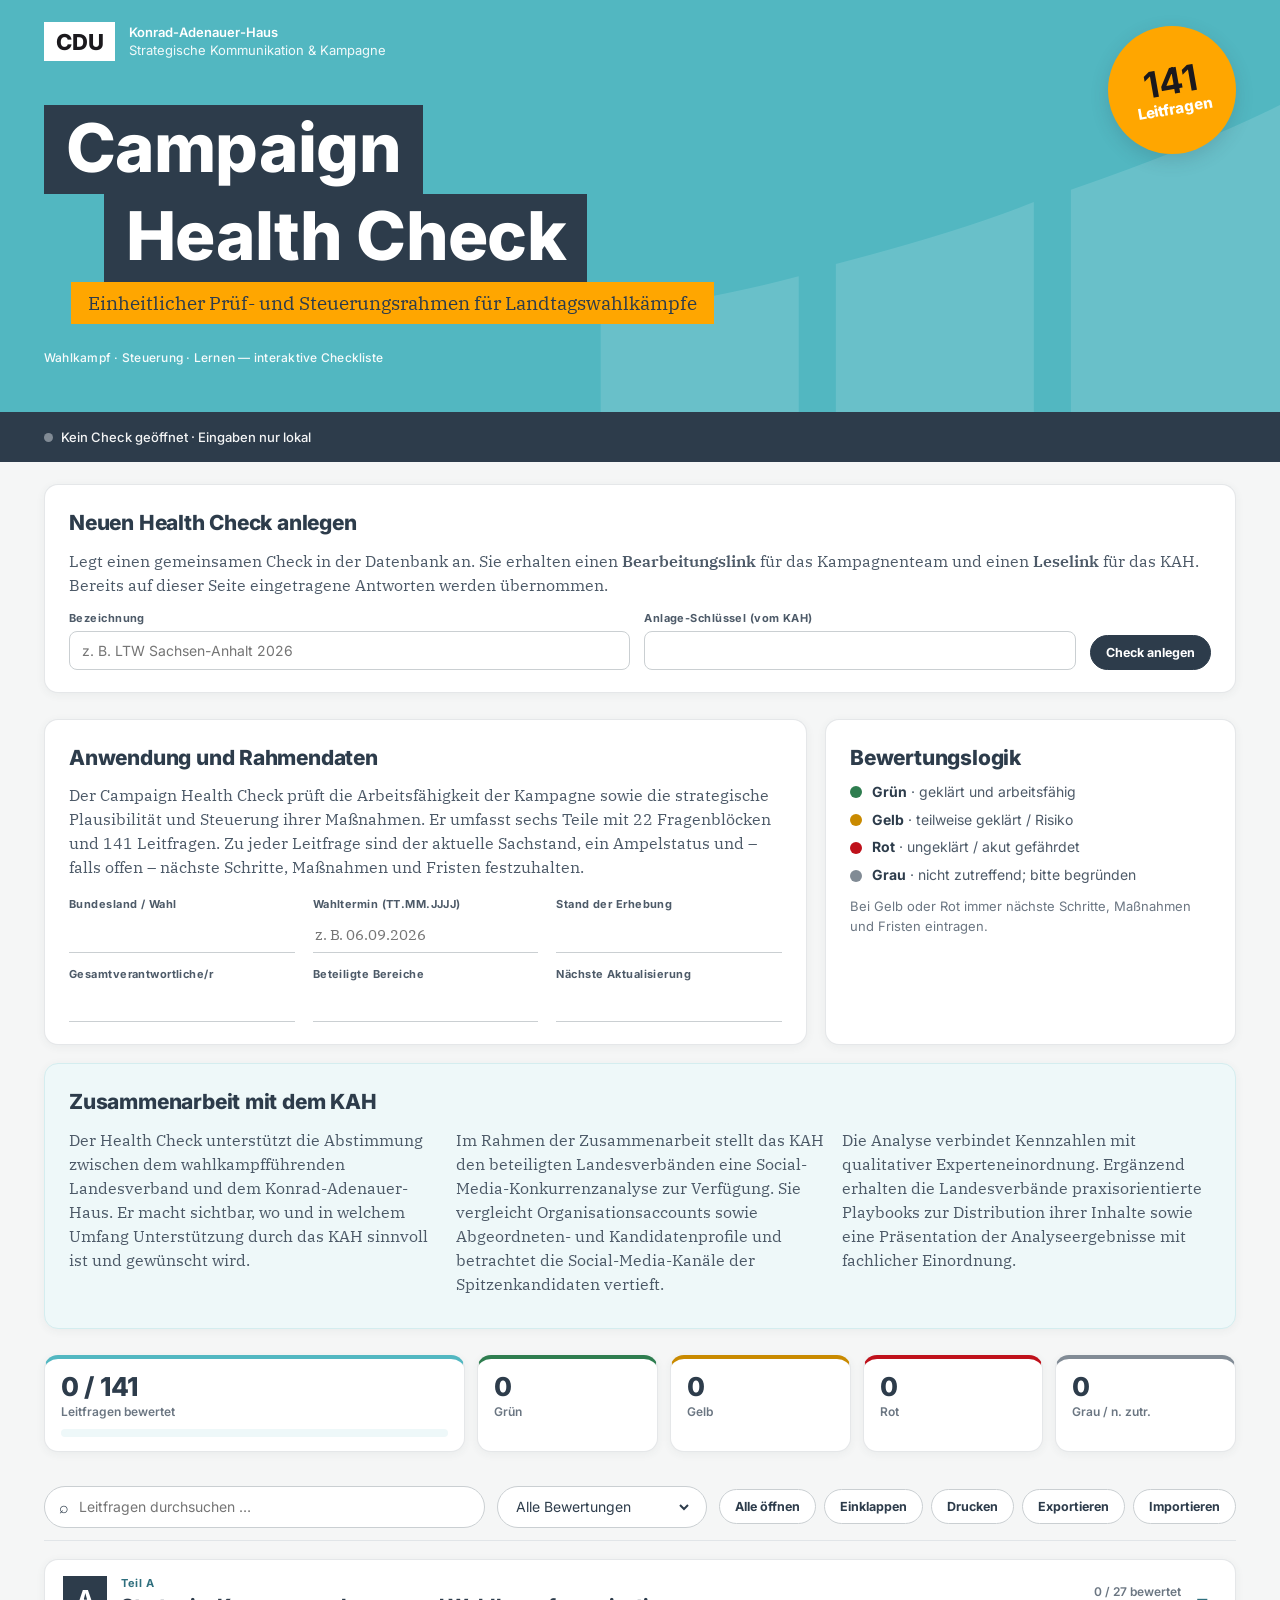
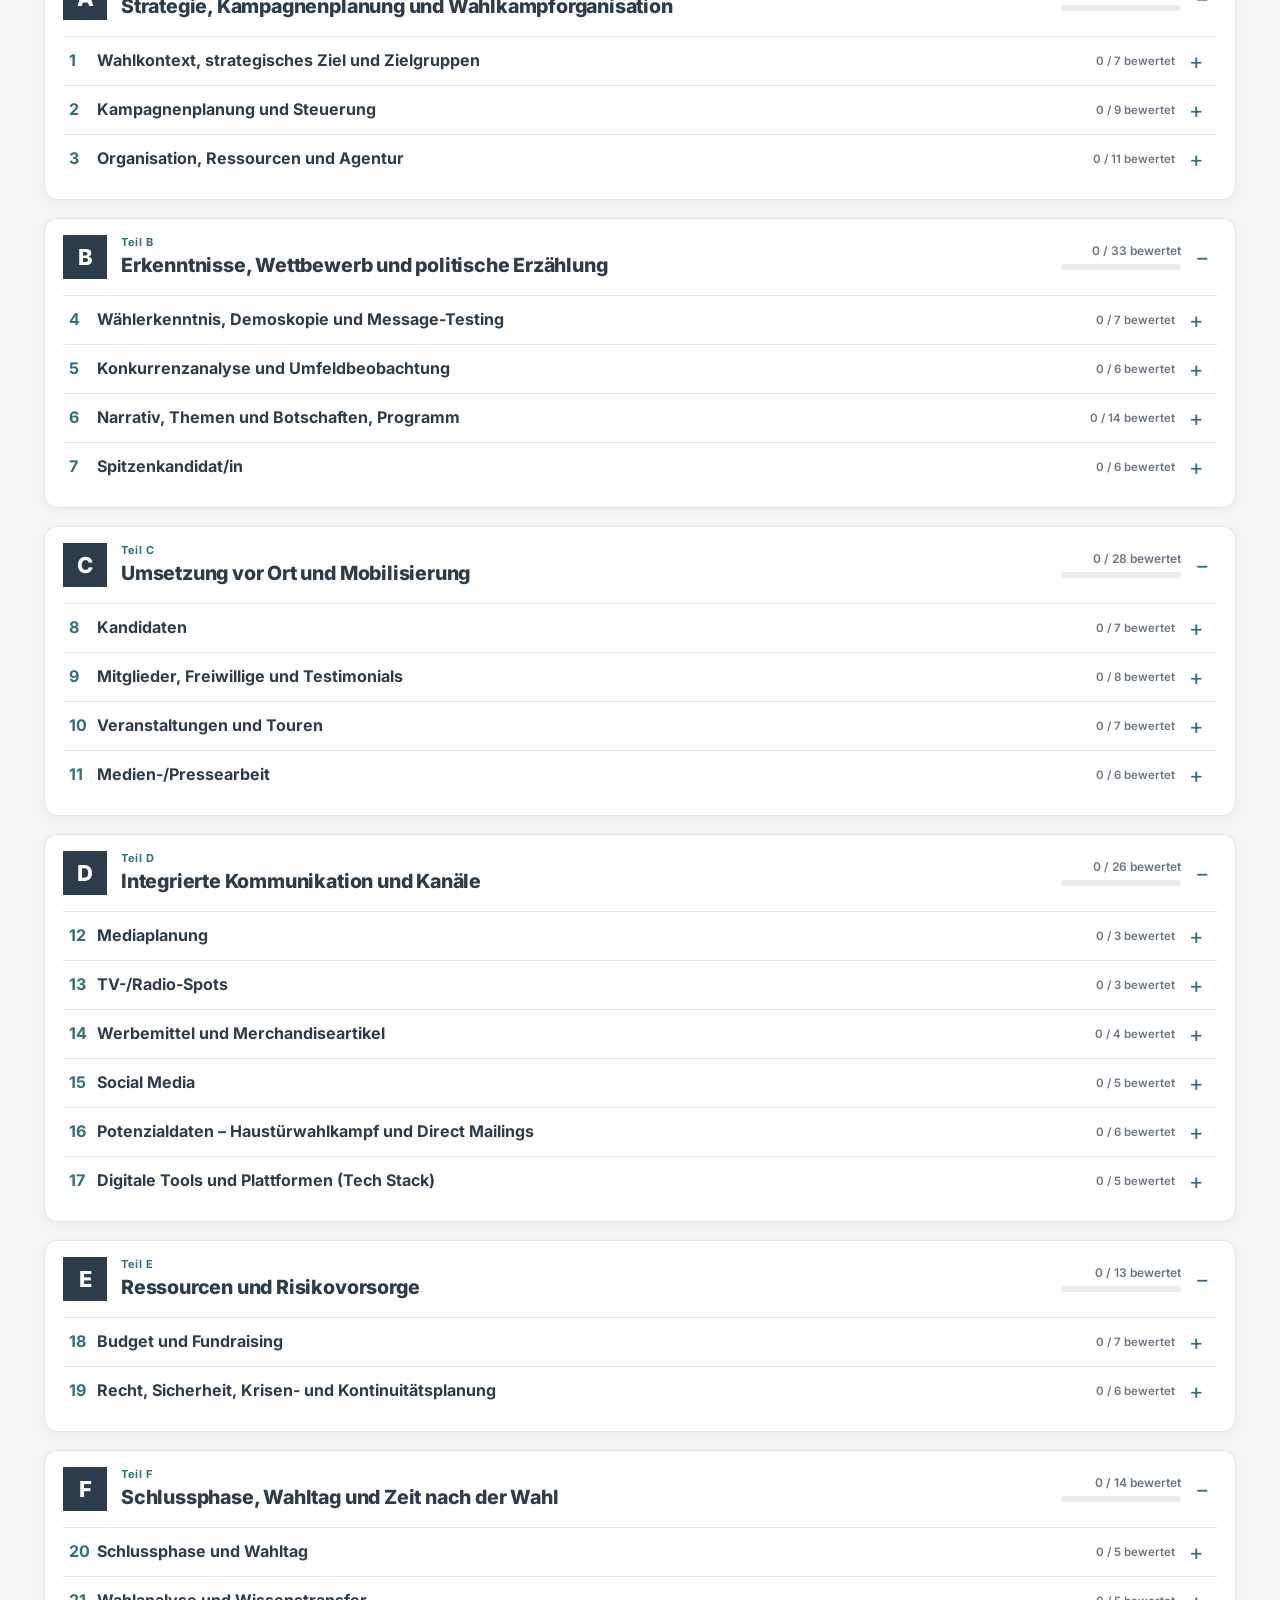
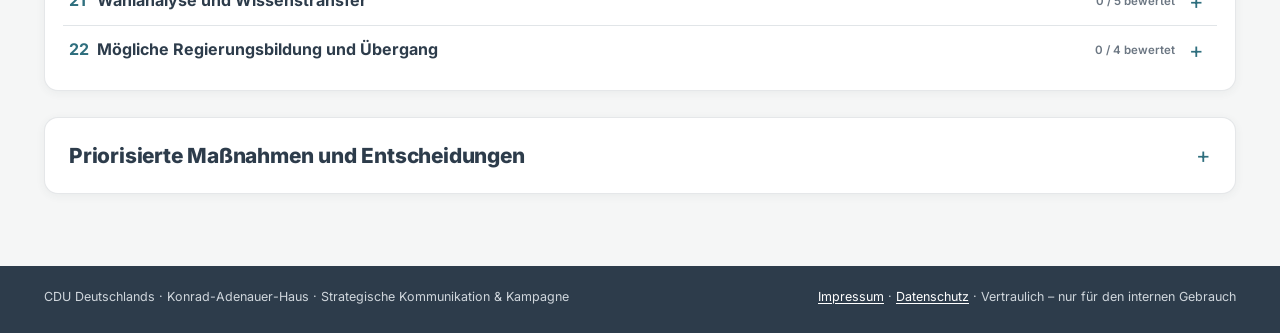
==== commit 5cddf7ea: "Anpassung Impressum und Datenschutz" ====
--- a/index.html
+++ b/index.html
@@ -5,12 +5,10 @@
 <meta name="viewport" content="width=device-width, initial-scale=1">
 <meta name="theme-color" content="#52b7c1">
 <meta name="robots" content="noindex,nofollow">
-<meta http-equiv="Content-Security-Policy" content="default-src 'self'; script-src 'self' 'unsafe-inline'; style-src 'self' 'unsafe-inline' https://fonts.googleapis.com; font-src https://fonts.gstatic.com; connect-src 'self' https://*.supabase.co; img-src 'self' data:; base-uri 'none'; form-action 'none'">
+<meta http-equiv="Content-Security-Policy" content="default-src 'self'; script-src 'self' 'unsafe-inline'; style-src 'self' 'unsafe-inline'; font-src 'self'; connect-src 'self' https://*.supabase.co; img-src 'self' data:; base-uri 'none'; form-action 'none'">
 <meta name="referrer" content="no-referrer">
 <title>Campaign Health Check</title>
-<link rel="preconnect" href="https://fonts.googleapis.com">
-<link rel="preconnect" href="https://fonts.gstatic.com" crossorigin>
-<link href="https://fonts.googleapis.com/css2?family=Inter:wght@300;400;500;600;700;800&family=IBM+Plex+Serif:ital,wght@0,400;0,600;1,400&display=swap" rel="stylesheet">
+<link rel="stylesheet" href="assets/fonts.css">
 <style>
 /* ============ CDU Corporate Design 2023 – Tokens ============ */
 :root{
@@ -193,7 +191,7 @@
 body.readonly textarea,body.readonly input:not([type=search]):not(.link-input),body.readonly .status-select{pointer-events:none;background:var(--page)!important}
 
 footer.foot{background:var(--blau);color:#cfd6dc;font:12.5px/1.5 var(--font-head)}
-footer.foot .wrap{padding-top:22px;padding-bottom:26px;display:flex;justify-content:space-between;gap:16px;flex-wrap:wrap}
+footer.foot a{color:#fff;text-decoration:underline;text-underline-offset:2px}footer.foot a:hover{color:var(--gold)}footer.foot .wrap{padding-top:22px;padding-bottom:26px;display:flex;justify-content:space-between;gap:16px;flex-wrap:wrap}
 
 @media(max-width:960px){.toolbar{grid-template-columns:1fr 190px}.toolbar-actions{grid-column:1/-1;justify-content:flex-start}.intro{grid-template-columns:1fr}.support-panel .cols{grid-template-columns:1fr}.stats{grid-template-columns:repeat(3,1fr)}.stats .s-prog{grid-column:1/-1}.stoerer{width:104px;height:104px;font-size:13px}.stoerer b{font-size:28px}.create-grid{grid-template-columns:1fr 1fr}.create-grid .btn{grid-column:1/-1}}
 @media(max-width:640px){.wrap{padding:0 16px 48px}.hero-inner{padding:18px 16px 34px}.brandbar{margin-bottom:30px;padding-right:100px}.stoerer{top:16px;right:16px;width:88px;height:88px;font-size:11px}.stoerer b{font-size:22px}.subline{margin-left:.6em}.syncbar-inner{padding:10px 16px}.sync-check{margin-left:0;flex-basis:100%;order:3}.panel{padding:16px}.meta-grid{grid-template-columns:1fr 1fr}.toolbar{position:static;grid-template-columns:1fr;gap:8px}.toolbar-actions .btn{flex:1 1 auto}.stats{grid-template-columns:repeat(2,1fr)}.question-line{grid-template-columns:30px minmax(0,1fr);gap:8px}.status-wrap{grid-column:2;max-width:240px}.field-grid{grid-template-columns:1fr;padding-left:38px}.part>summary{grid-template-columns:auto minmax(0,1fr) 18px;padding:13px 12px;gap:10px}.part>summary .part-count{display:none}.part-letter{width:36px;height:36px;font-size:18px}.part-name{font-size:1.05rem}.part-content{padding:0 10px 12px}.topic>summary{grid-template-columns:minmax(0,1fr) 18px;font-size:.95rem}.topic-meta{display:none}.log-grid{grid-template-columns:1fr 1fr}.check-card{padding:12px 10px}.create-grid{grid-template-columns:1fr}}
@@ -324,7 +322,7 @@
 <footer class="foot">
   <div class="wrap">
     <span>CDU Deutschlands · Konrad-Adenauer-Haus · Strategische Kommunikation &amp; Kampagne</span>
-    <span>Vertraulich – nur für den internen Gebrauch</span>
+    <span class="foot-links"><a href="impressum.html">Impressum</a> · <a href="datenschutz.html">Datenschutz</a> · Vertraulich – nur für den internen Gebrauch</span>
   </div>
 </footer>
 
--- a/assets/fonts.css
+++ b/assets/fonts.css
@@ -0,0 +1,8 @@
+@font-face{font-family:'Inter';font-style:normal;font-weight:400;font-display:swap;src:url(fonts/inter-latin-400-normal.woff2) format('woff2')}
+@font-face{font-family:'Inter';font-style:normal;font-weight:500;font-display:swap;src:url(fonts/inter-latin-500-normal.woff2) format('woff2')}
+@font-face{font-family:'Inter';font-style:normal;font-weight:600;font-display:swap;src:url(fonts/inter-latin-600-normal.woff2) format('woff2')}
+@font-face{font-family:'Inter';font-style:normal;font-weight:700;font-display:swap;src:url(fonts/inter-latin-700-normal.woff2) format('woff2')}
+@font-face{font-family:'Inter';font-style:normal;font-weight:800;font-display:swap;src:url(fonts/inter-latin-800-normal.woff2) format('woff2')}
+@font-face{font-family:'IBM Plex Serif';font-style:normal;font-weight:400;font-display:swap;src:url(fonts/ibm-plex-serif-latin-400-normal.woff2) format('woff2')}
+@font-face{font-family:'IBM Plex Serif';font-style:normal;font-weight:600;font-display:swap;src:url(fonts/ibm-plex-serif-latin-600-normal.woff2) format('woff2')}
+@font-face{font-family:'IBM Plex Serif';font-style:italic;font-weight:400;font-display:swap;src:url(fonts/ibm-plex-serif-latin-400-italic.woff2) format('woff2')}
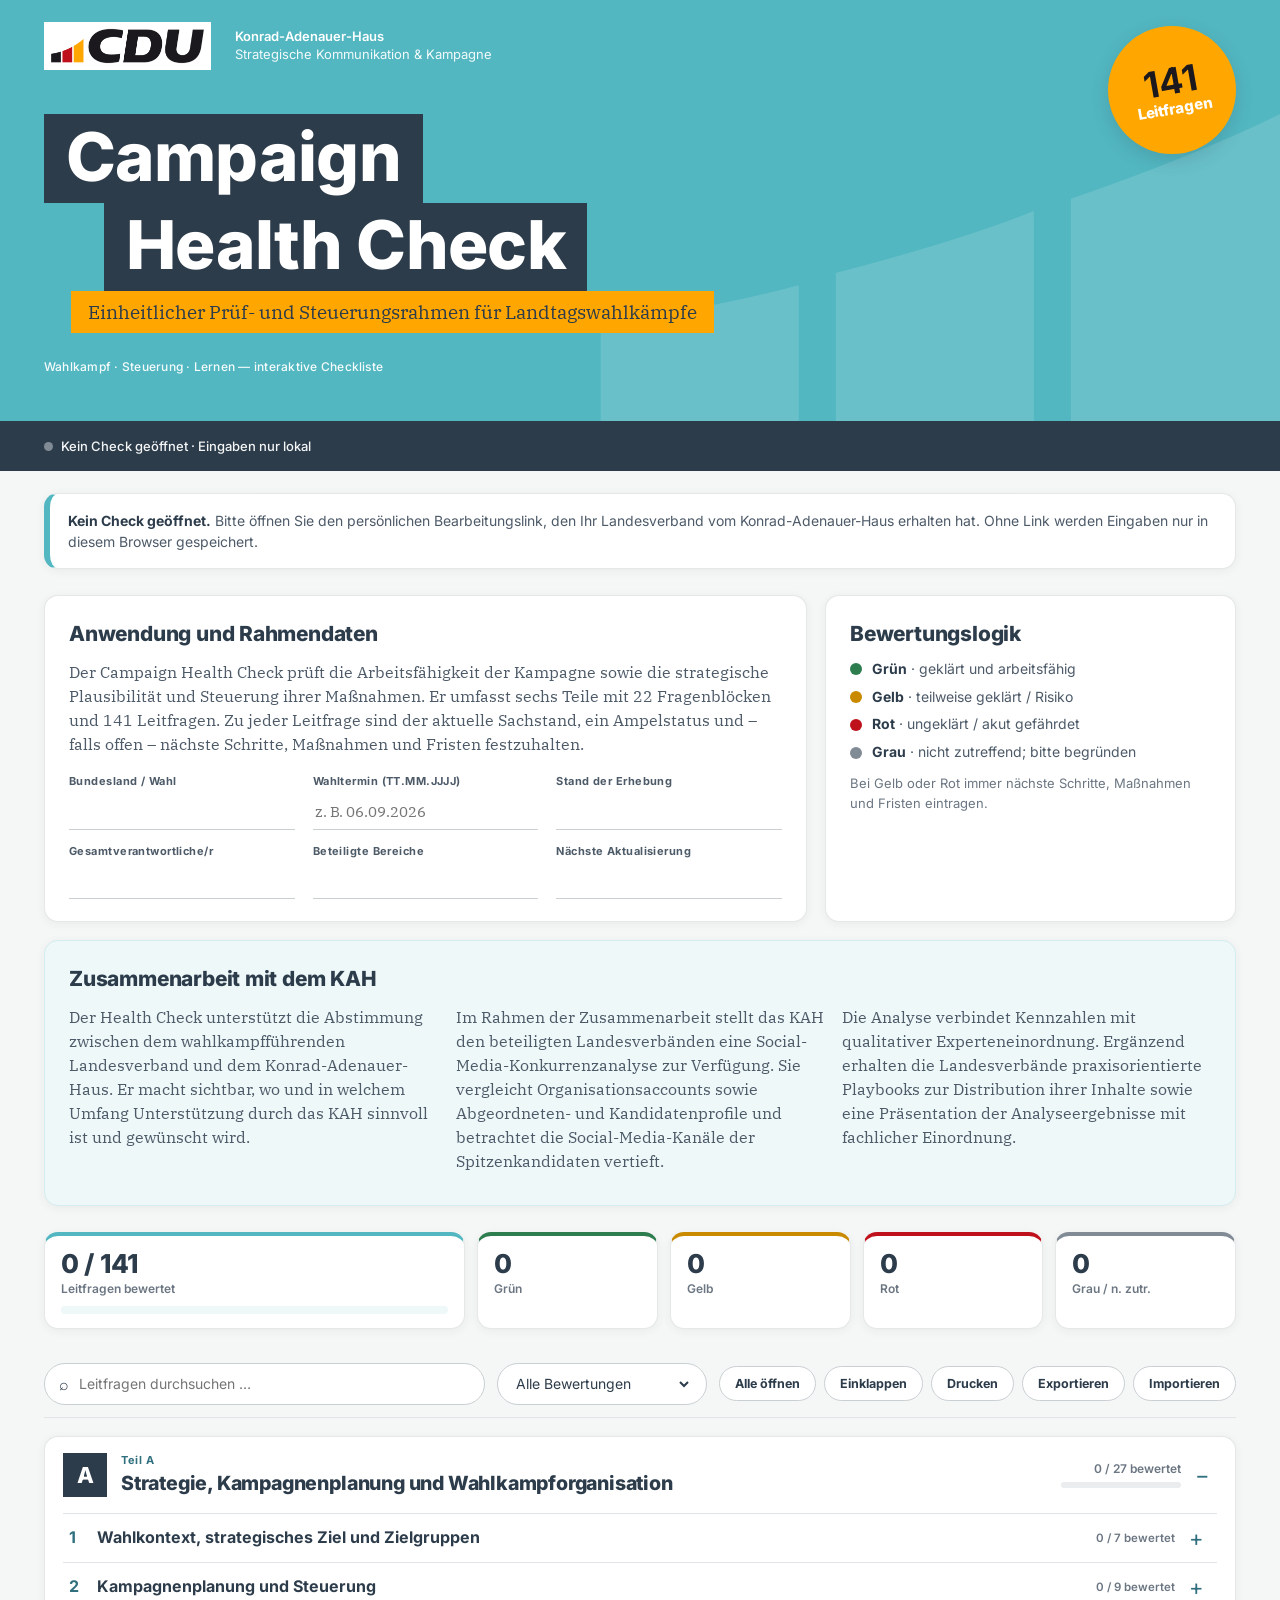
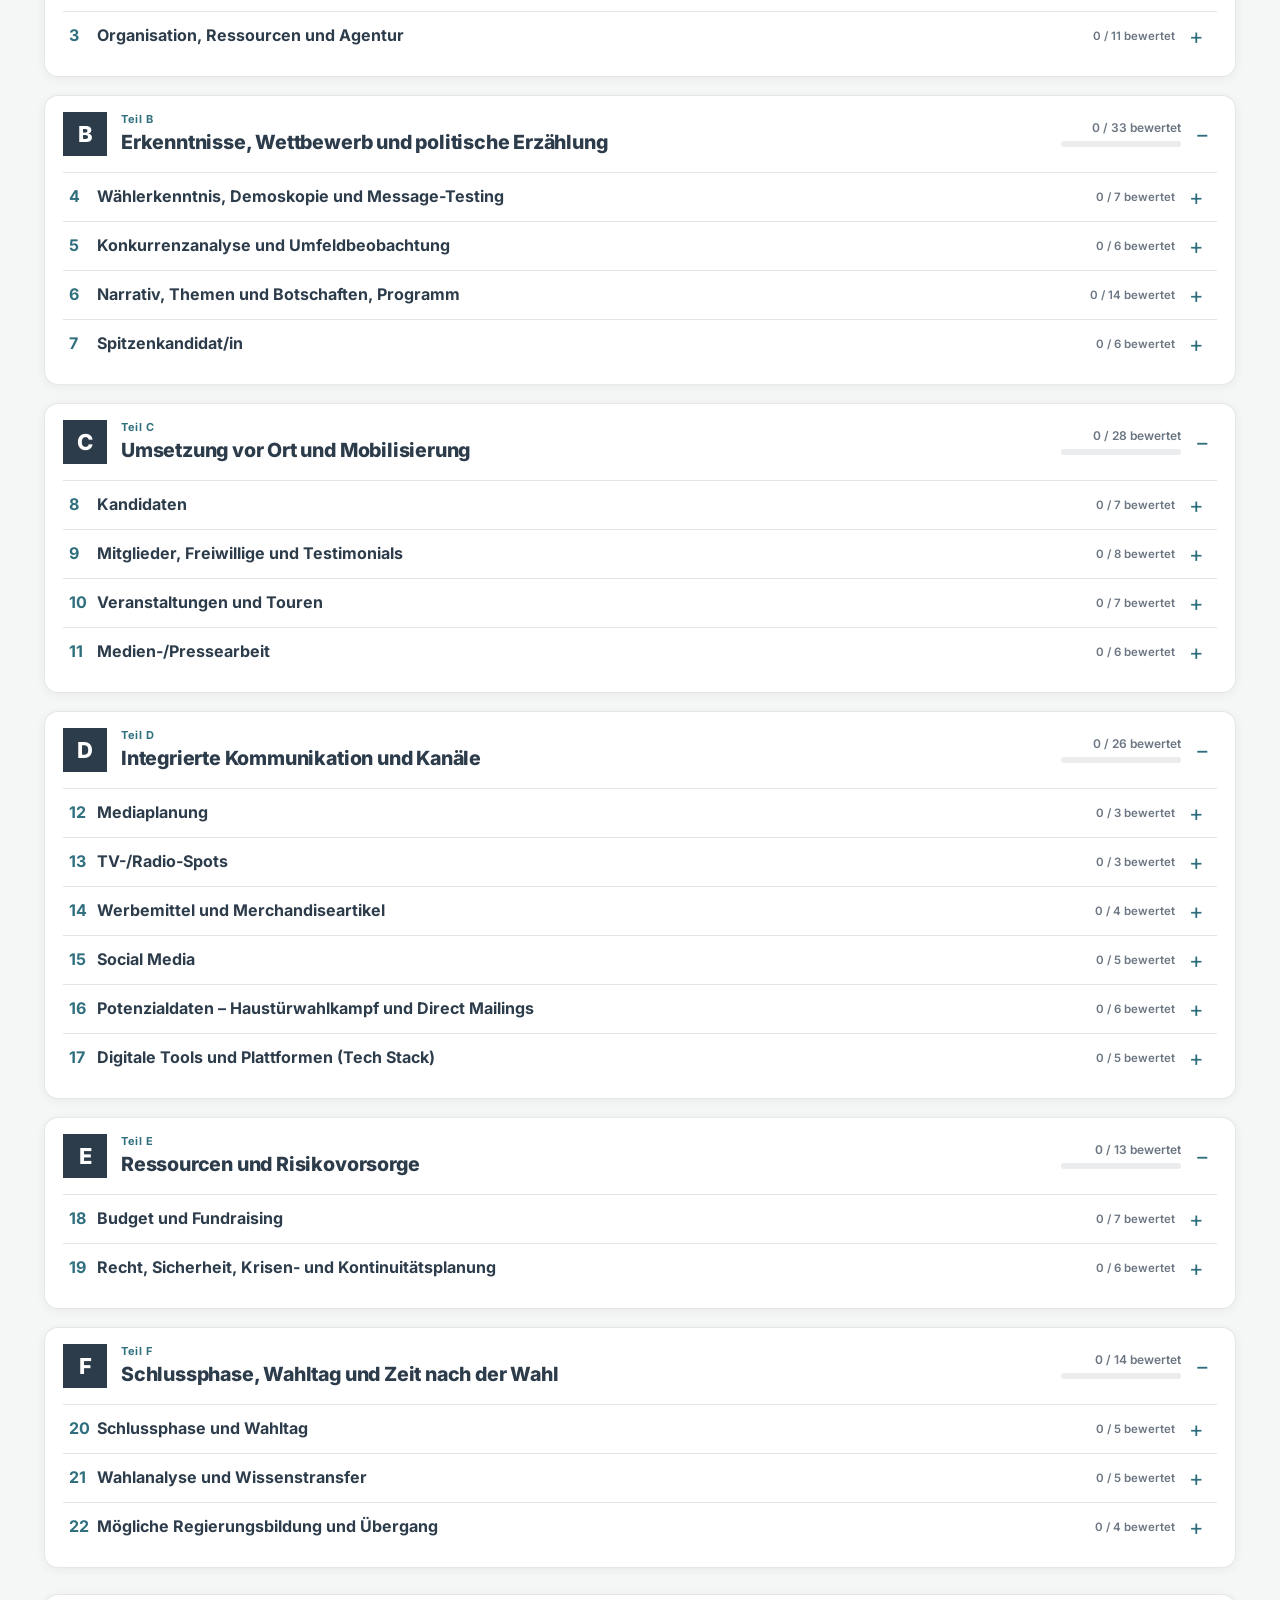
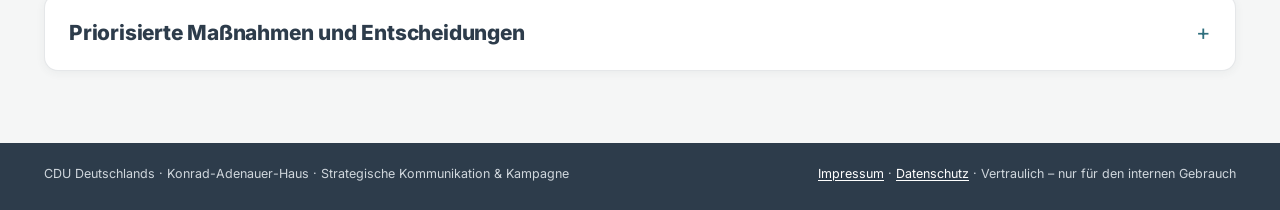
==== commit d17bf9f7: "Front-End-Backend" ====
--- a/index.html
+++ b/index.html
@@ -36,8 +36,8 @@
 .hero{position:relative;overflow:hidden;background:var(--tuerkis);color:var(--weiss)}
 .hero-inner{position:relative;z-index:1;max-width:1240px;margin:0 auto;padding:22px 24px 46px}
 .bogen-bg{position:absolute;right:-3%;bottom:-2px;width:58%;max-width:780px;color:#7cc9d1;opacity:.55;pointer-events:none}
-.brandbar{display:flex;align-items:center;gap:14px;flex-wrap:wrap;margin-bottom:44px}
-.wordmark{display:inline-block;background:var(--weiss);color:var(--union-schwarz);font:800 22px/1 var(--font-head);letter-spacing:-.01em;padding:9px 12px 8px}
+.brandbar{display:flex;align-items:center;gap:24px;flex-wrap:wrap;margin-bottom:44px}
+.logo{display:block;height:48px;width:auto}
 .brand-org{font:600 13px/1.35 var(--font-head);color:var(--weiss)}
 .brand-org span{display:block;font-weight:400;opacity:.92}
 .hl{font-size:clamp(2.3rem,6vw,4.2rem);line-height:1;margin:0}
@@ -194,13 +194,13 @@
 footer.foot a{color:#fff;text-decoration:underline;text-underline-offset:2px}footer.foot a:hover{color:var(--gold)}footer.foot .wrap{padding-top:22px;padding-bottom:26px;display:flex;justify-content:space-between;gap:16px;flex-wrap:wrap}
 
 @media(max-width:960px){.toolbar{grid-template-columns:1fr 190px}.toolbar-actions{grid-column:1/-1;justify-content:flex-start}.intro{grid-template-columns:1fr}.support-panel .cols{grid-template-columns:1fr}.stats{grid-template-columns:repeat(3,1fr)}.stats .s-prog{grid-column:1/-1}.stoerer{width:104px;height:104px;font-size:13px}.stoerer b{font-size:28px}.create-grid{grid-template-columns:1fr 1fr}.create-grid .btn{grid-column:1/-1}}
-@media(max-width:640px){.wrap{padding:0 16px 48px}.hero-inner{padding:18px 16px 34px}.brandbar{margin-bottom:30px;padding-right:100px}.stoerer{top:16px;right:16px;width:88px;height:88px;font-size:11px}.stoerer b{font-size:22px}.subline{margin-left:.6em}.syncbar-inner{padding:10px 16px}.sync-check{margin-left:0;flex-basis:100%;order:3}.panel{padding:16px}.meta-grid{grid-template-columns:1fr 1fr}.toolbar{position:static;grid-template-columns:1fr;gap:8px}.toolbar-actions .btn{flex:1 1 auto}.stats{grid-template-columns:repeat(2,1fr)}.question-line{grid-template-columns:30px minmax(0,1fr);gap:8px}.status-wrap{grid-column:2;max-width:240px}.field-grid{grid-template-columns:1fr;padding-left:38px}.part>summary{grid-template-columns:auto minmax(0,1fr) 18px;padding:13px 12px;gap:10px}.part>summary .part-count{display:none}.part-letter{width:36px;height:36px;font-size:18px}.part-name{font-size:1.05rem}.part-content{padding:0 10px 12px}.topic>summary{grid-template-columns:minmax(0,1fr) 18px;font-size:.95rem}.topic-meta{display:none}.log-grid{grid-template-columns:1fr 1fr}.check-card{padding:12px 10px}.create-grid{grid-template-columns:1fr}}
+@media(max-width:640px){.wrap{padding:0 16px 48px}.hero-inner{padding:18px 16px 34px}.brandbar{margin-bottom:30px;padding-right:100px}.logo{height:38px}.stoerer{top:16px;right:16px;width:88px;height:88px;font-size:11px}.stoerer b{font-size:22px}.subline{margin-left:.6em}.syncbar-inner{padding:10px 16px}.sync-check{margin-left:0;flex-basis:100%;order:3}.panel{padding:16px}.meta-grid{grid-template-columns:1fr 1fr}.toolbar{position:static;grid-template-columns:1fr;gap:8px}.toolbar-actions .btn{flex:1 1 auto}.stats{grid-template-columns:repeat(2,1fr)}.question-line{grid-template-columns:30px minmax(0,1fr);gap:8px}.status-wrap{grid-column:2;max-width:240px}.field-grid{grid-template-columns:1fr;padding-left:38px}.part>summary{grid-template-columns:auto minmax(0,1fr) 18px;padding:13px 12px;gap:10px}.part>summary .part-count{display:none}.part-letter{width:36px;height:36px;font-size:18px}.part-name{font-size:1.05rem}.part-content{padding:0 10px 12px}.topic>summary{grid-template-columns:minmax(0,1fr) 18px;font-size:.95rem}.topic-meta{display:none}.log-grid{grid-template-columns:1fr 1fr}.check-card{padding:12px 10px}.create-grid{grid-template-columns:1fr}}
 @media(max-width:400px){.meta-grid,.log-grid{grid-template-columns:1fr}}
 @media(prefers-reduced-motion:reduce){html{scroll-behavior:auto}*,*:before,*:after{transition:none!important}}
 @media print{
   body{background:#fff;font-size:10.5pt}
-  .syncbar,.toolbar,.empty-state,.remove-row,.add-row,.banner,.create-panel,.stoerer,.bogen-bg,dialog,.toast,footer.foot{display:none!important}
-  .hero{background:#fff;color:var(--blau);border-bottom:3px solid var(--tuerkis)}.hero-inner{padding:8px 0 16px}.brand-org{color:var(--blau)}.wordmark{border:1px solid var(--blau)}.hero-meta{color:var(--blau)}
+  .syncbar,.toolbar,.empty-state,.remove-row,.add-row,.banner,.stoerer,.bogen-bg,dialog,.toast,footer.foot{display:none!important}
+  .hero{background:#fff;color:var(--blau);border-bottom:3px solid var(--tuerkis)}.hero-inner{padding:8px 0 16px}.brand-org{color:var(--blau)}.logo{outline:1px solid var(--blau-25)}.hero-meta{color:var(--blau)}
   .hl span,.part-letter{-webkit-print-color-adjust:exact;print-color-adjust:exact}
   .wrap{max-width:none;padding:0}.intro{grid-template-columns:1fr 1fr}.panel,.stat,.part{box-shadow:none}
   .part,.topic{break-inside:auto}.part:not([open])>.part-content,.topic:not([open])>.topic-body{display:block!important}
@@ -219,7 +219,7 @@
   <div class="stoerer" id="stoerer" aria-live="polite"><span id="stoererText"><b>141</b>Leit&shy;fragen</span></div>
   <div class="hero-inner">
     <div class="brandbar">
-      <span class="wordmark" aria-label="CDU">CDU</span>
+      <img class="logo" src="assets/cdu-logo.png" width="666" height="191" alt="CDU Deutschlands">
       <span class="brand-org">Konrad-Adenauer-Haus<span>Strategische Kommunikation &amp; Kampagne</span></span>
     </div>
     <h1 class="hl"><span>Campaign</span><br><span class="indent">Health Check</span></h1>
@@ -240,15 +240,6 @@
 <main class="wrap">
   <div id="bannerHost"></div>
 
-  <section class="panel create-panel hidden" id="createPanel" style="margin-top:22px">
-    <h2>Neuen Health Check anlegen</h2>
-    <p>Legt einen gemeinsamen Check in der Datenbank an. Sie erhalten einen <strong>Bearbeitungslink</strong> für das Kampagnenteam und einen <strong>Leselink</strong> für das KAH. Bereits auf dieser Seite eingetragene Antworten werden übernommen.</p>
-    <div class="create-grid">
-      <label><span class="field-label">Bezeichnung</span><input class="text-input" id="createLabel" placeholder="z. B. LTW Sachsen-Anhalt 2026" autocomplete="off"></label>
-      <label><span class="field-label">Anlage-Schlüssel (vom KAH)</span><input class="text-input" id="createKey" type="password" autocomplete="off"></label>
-      <button class="btn primary" type="button" id="createBtn">Check anlegen</button>
-    </div>
-  </section>
 
   <section class="intro" aria-label="Anwendung, Bewertung und Zusammenarbeit mit dem KAH">
     <div class="panel">
@@ -343,11 +334,12 @@
 <div class="toast" id="toast" role="status" aria-live="polite"></div>
 
 <script src="config.js"></script>
+<script src="assets/questions.js"></script>
 <script>
 /* Konfiguration kommt aus config.js (siehe README). Leer = lokaler Modus. */
 const CONFIG = Object.assign({supabaseUrl:'',supabaseKey:''}, window.HC_CONFIG||{});
 
-const groups = [{"part":"A","title":"Strategie, Kampagnenplanung und Wahlkampforganisation","sections":[{"number":1,"title":"Wahlkontext, strategisches Ziel und Zielgruppen","questions":["Wurde die Ausgangslage beschrieben (Wahlsystem, letzte Wahlergebnisse, Wählerpotenzial, aktuelle politische Lage, Themenwahrnehmung, Kompetenzen, Kandidatenbekanntheit und -image, bekannte Unsicherheiten, Mobilisierungsfähigkeit der Partei) und wenn ja, wie?","Wurde ein Wahlziel in überprüfbaren Zielkorridoren beschrieben (z. B. Stimmen, Mandate oder Regierungsoptionen), einschließlich plausibler Szenarien und Annahmen?","Wie wurden prioritäre Wählergruppen und Regionen festgelegt und nachvollziehbar begründet?","Inwiefern wird unterschieden, ob und wo die Kampagne Unterstützende halten, Unentschlossene überzeugen oder Wahlberechtigte mobilisieren will?","Inwieweit wurden strategische Prioritäten und bewusste Verzichtsentscheidungen benannt (was wird nicht oder nachrangig verfolgt)?","Auf welche Weise werden strategische Annahmen, Risiken und alternative Szenarien regelmäßig überprüft?","Inwieweit besteht im Bereich Wahlkontext, strategisches Ziel und Zielgruppen konkreter Unterstützungsbedarf durch das KAH?"]},{"number":2,"title":"Kampagnenplanung und Steuerung","questions":["Gibt es ein abgestimmtes Playbook bzw. Regiebuch mit Rollen, Abläufen, Freigaben und Kontaktwegen?","Inwieweit wurden Kampagnenphasen, Ziele, Maßnahmen, Meilensteine, Abhängigkeiten und Entscheidungstore in einem integrierten Zeitplan festgehalten?","Inwieweit wurden Entscheidungsrechte, Freigaben und Eskalationswege zwischen Kampagnenleitung, LGS, Kandidat/in, Partei und KAH eindeutig definiert?","Gibt es eine/n explizite/n Wahlkampfleiter/in mit klarem Mandat (wenn ja, wer)?","Wer gehört zum Kernteam, und sind Zuständigkeiten sowie Vertretungen dokumentiert?","Wie häufig tagt das Kernteam, wie werden Entscheidungen protokolliert und wie werden offene Punkte nachverfolgt?","Wie werden kurzfristige politische Ereignisse bewertet und in Entscheidungen oder Kampagnenanpassungen übersetzt?","Wie werden neuralgische Termine und mögliche Krisen und Kipppunkte der Kampagne frühzeitig markiert und vorbereitet?","Inwieweit besteht im Bereich Kampagnenplanung und Steuerung konkreter Unterstützungsbedarf durch das KAH?"]},{"number":3,"title":"Organisation, Ressourcen und Agentur","questions":["Wie ist die LGS personell aufgestellt (Anzahl Mitarbeiter, Aufgaben und Funktionen, Wahlkampf-/Kampagnenerfahrung)?","Wo liegen Ressourcen- oder Kompetenzlücken, und wie werden sie geschlossen (z. B. durch Stellenaufwuchs, Schulungen vorhandener Mitarbeiter, externe Unterstützung)?","Sind die Arbeits- und Abstimmungswege mit Kreisverbänden, Geschäftsstellen und Kandidierenden geklärt?","Gibt es ein Agenturbriefing und wenn ja, was beinhaltet es (z. B. Ausgangslage, strategisches Ziel, Zielgruppen, Aufgaben, Freigabewege)?","Bis wann erfolgt die Agenturauswahl, wer entscheidet und nach welchen Kriterien?","Wird für den Wahlkampf gemeinsam mit einer Agentur ein eigenes Corporate Design entwickelt? Falls ja: Inwieweit sind Abweichungen vom verbindlichen Corporate Design der CDU Deutschlands vorgesehen, insbesondere bei Logo und Farbspektrum?","Wer ist zentraler Ansprechpartner aus dem Kampagnenteam für die Agentur und hat er/sie Erfahrung in der Agentursteuerung?","Welche Aufgaben werden intern erledigt und welche extern vergeben – einschließlich einer klaren Schnittstellen- und Übergaberegelung?","Wie wird die Agentur in die LGS und die regelmäßige Kampagnensteuerung eingebunden?","Sind sämtliche Kosten, Liefergegenstände, Nutzungsrechte, Änderungsrunden und Eskalationswege mit der Agentur und ggf. weiteren externen Dienstleistern geregelt?","Inwieweit besteht im Bereich Organisation, Ressourcen und Agentur konkreter Unterstützungsbedarf durch das KAH?"]}]},{"part":"B","title":"Erkenntnisse, Wettbewerb und politische Erzählung","sections":[{"number":4,"title":"Wählerkenntnis, Demoskopie und Message-Testing","questions":["Ist eine Grundlagenstudie oder sind einzelne Umfragen geplant, und welche konkreten Entscheidungen sollen sie unterstützen?","Sind Zielpopulation, Stichprobe, Erhebungszeitraum, Gewichtung, Unsicherheit und Grenzen der Aussagekraft dokumentiert?","Sind Anbieter, Auftrag, Auswertung, Zeitplan und Ergebnisformate festgelegt?","Sind Fokusgruppen oder qualitative Gespräche geplant, mit klarer Fragestellung und passender Auswahl der Teilnehmenden? Worin liegt das jeweilige Erkenntnisinteresse?","Inwiefern werden qualitative Befunde, Erkenntnisse aus Umfragen, Wahl- und Regionaldaten sowie Rückmeldungen aus dem Feld (z. B. aus Veranstaltungen) miteinander verglichen und zu einem Gesamtbild zusammengetragen?","Wie werden zentrale Themen, Botschaften und Werbemittel vor breiter Ausspielung geprüft oder in begrenztem Umfang getestet?","Inwieweit besteht im Bereich Wählerkenntnis, Demoskopie und Message-Testing konkreter Unterstützungsbedarf durch das KAH?"]},{"number":5,"title":"Konkurrenzanalyse und Umfeldbeobachtung","questions":["Wer verantwortet die laufende Analyse von Wettbewerbern, Spitzenkandidaten und politischem Umfeld?","Wie und von wem werden öffentliche Positionierungen, Themen, Auftritte und Kampagnen beobachtet?","Wie werden Erkenntnisse aus der Konkurrenzanalyse geprüft, dokumentiert, priorisiert und in Botschaften oder Maßnahmen übersetzt?","Gibt es Kriterien, wann eine Reaktion auf Aktivitäten der politischen Konkurrenz notwendig ist und wann Nicht-Reagieren die bessere Option ist?","Werden Gegenargumente und mögliche Reaktionen auf die eigene Kampagne vorab durchgespielt?","Inwieweit besteht im Bereich Konkurrenzanalyse und Umfeldbeobachtung konkreter Unterstützungsbedarf durch das KAH?"]},{"number":6,"title":"Narrativ, Themen und Botschaften, Programm","questions":["Wurde ein übergeordnetes, langfristig tragendes Narrativ erarbeitet, das die Kampagne trägt und wenn ja, wie und durch wen und wie lautet es in Grundzügen?","Gibt es eine Hauptbotschaft bzw. einen zentralen Kampagnenclaim, der das Narrativ übersetzt, und wenn ja, wie lautet er?","Wurden zentrale Themen der Kampagne festgelegt und wie lauten sie?","Inwiefern wurde sichergestellt, dass die wichtigsten Kampagnenthemen aus Wahlkontext, Wählerkenntnis und politischer Priorität abgeleitet und klar priorisiert sind?","Sind die Themen mit verständlichen, konkreten und belegbaren Kernbotschaften unterlegt?","Wer verantwortet das Programm, seine Abstimmung und die Beschlussfassung?","Inwieweit werden Mitglieder und externe Experten am Programmprozess beteiligt?","Gibt es einen verbindlichen Zeitplan für Entwurf, Prüfung, Beschluss und Veröffentlichung und wenn ja, was sieht er vor?","Inwieweit wurden Umfang und Formate des Programms festgelegt (Lang- und Kurzfassung, digitale Formate, Themenmaterialien)?","Wie werden Umsetzbarkeit, Finanzierung und fachliche Konsistenz der zentralen Vorschläge geprüft?","Gibt es zentrale Fakten, Belege, Antworten auf Einwände und einheitliche Freigaben für sensible Botschaften und Programminhalte?","Wie wird sichergestellt, dass Programm, Botschaften und öffentliche Auftritte des/der Spitzenkandidat/in konsistent sind?","Wo liegen absehbar Konfliktlinien zwischen Botschaften und Programminhalten des Landesverbands und der Bundes-CDU und wie soll damit umgegangen werden?","Inwieweit besteht im Bereich Narrativ, Programm, Themen und Botschaften konkreter Unterstützungsbedarf durch das KAH?"]},{"number":7,"title":"Spitzenkandidat/in","questions":["Wie werden Profil, öffentliche Wahrnehmung, Stärken und Risiken des/der Spitzenkandidat/in eingeschätzt und wie erfolgt die Analyse?","Wie werden Stärken gezielt genutzt und mögliche Schwächen oder Risikothemen vorbereitet?","Wie erfolgt die Vorbereitung auf Interviews, TV-Duelle, Debatten, Reden und Krisensituationen?","Wie wird der/die Spitzenkandidat/in regelmäßig zu Positionen und Botschaften der Bundes-CDU gebrieft?","Sind neben der/m Spitzenkandidaten/in weitere zentrale Köpfe für die Kampagne vorgesehen und wenn ja, mit welchen Aufgaben/Themenschwerpunkten?","Inwieweit besteht bei der Vorbereitung des/der Spitzenkandidaten/in konkreter Unterstützungsbedarf durch das KAH?"]}]},{"part":"C","title":"Umsetzung vor Ort und Mobilisierung","sections":[{"number":8,"title":"Kandidaten","questions":["Wer ist verantwortlich für den Kandidatenservice und wie sieht die personelle Aufstellung insgesamt aus?","Wie werden Kandidierende eingebunden, informiert und im Wahlkampf praktisch unterstützt?","Wie oft/regelmäßig, in welchen Formaten und mit welchen Inhalten finden Kandidatentreffen statt?","Gibt es für Kandidierende einheitliche Briefings, Materialzugänge, Ansprechpersonen und klare Freigabewege?","Welche Schulungsangebote sind für Kandidierende vorgesehen?","Welche Tools/Apps/digitale Plattformen sind explizit für Kandidatinnen und Kandidaten im Einsatz oder geplant?","Inwieweit besteht beim Kandidatenservice (etwa Schulungsangebote, die über Campus abgedeckt werden können) Unterstützungsbedarf durch das KAH?"]},{"number":9,"title":"Mitglieder, Freiwillige und Testimonials","questions":["Wie werden Mitglieder und lokale Parteistrukturen informiert, beteiligt und mobilisiert?","Sind Freiwilligenteams geplant, und sind Einsatzfelder, Betreuung und erreichbare Ziele definiert?","Ist die Rekrutierung von Freiwilligen durch das KAH (#eineUnion) gewünscht? Wenn ja: für welche Aufgaben, Regionen und Zeiträume?","Wie werden Kandidierende, Kreisverbände und Freiwillige geschult und mit verständlichen Einsatzmaterialien versorgt?","Wie werden Kontakte, Rückmeldungen und häufige Anliegen aus dem Feld datenschutzkonform erfasst und an die Kampagnensteuerung zurückgespielt?","Sind Prominente oder Testimonials für die Kampagne vorgesehen, wenn ja, wer?","Wie werden Ansprache, Einverständnis und Nutzungsrechte bei der Einbindung von Prominenten/Testimonials organisiert sowie Reputationsrisiken geprüft?","Inwieweit besteht bei der Mobilisierung von Mitgliedern, Freiwilligen und Testimonials Unterstützungsbedarf durch das KAH?"]},{"number":10,"title":"Veranstaltungen und Touren","questions":["Welche Veranstaltungsformate sind vorgesehen, für welche Zielgruppen und mit welchem Zweck?","Ist eine Tour des/der Spitzenkandidat/in geplant, und wie werden Orte und Termine priorisiert?","Wer verantwortet Planung, Durchführung, Kommunikation, Sicherheit und Nachbereitung von Veranstaltungen?","Welche Erwartungen bestehen an den Parteivorsitzenden und die Generalsekretärin bzgl. der Teilnahme an Veranstaltungen, und sind Zuständigkeiten sowie Kapazitäten geklärt?","Sind Mittel und Kapazitäten für Mobilisierung, Barrierefreiheit, Technik und mögliche Ausweichlösungen eingeplant?","Wie wird ausgewertet, wen die Veranstaltungen erreicht haben und welche Erkenntnisse oder Folgekontakte entstanden sind?","Inwieweit besteht im Bereich Veranstaltungen und Touren Unterstützungsbedarf durch das KAH?"]},{"number":11,"title":"Medien-/Pressearbeit","questions":["Wer verantwortet die Gesamtkommunikation und spricht für Kandidat/in und Kampagne?","Ist eine enge Abstimmung mit der Pressestelle des KAH und den zuständigen Parteistellen sichergestellt?","Gibt es einen gemeinsamen Themen-, Presse- und Redaktionskalender mit Verantwortlichen und Freigabezeiten?","Welche wiederkehrenden Formate, z. B. Hintergrundgespräche, sind mit Medien und Journalisten geplant?","Wie stabil und umfangreich sind die Kontakte/Beziehungen zu Hauptstadtjournalisten?","Inwieweit besteht im Bereich Medien-/Pressearbeit Unterstützungsbedarf durch das KAH?"]}]},{"part":"D","title":"Integrierte Kommunikation und Kanäle","sections":[{"number":12,"title":"Mediaplanung","questions":["Wer verantwortet die Mediaplanung intern und welche externen Dienstleister sind dafür zuständig?","Wie werden Mittel und Zielgruppen auf OOH, Online, Mailings und weitere Kanäle verteilt, und anhand welcher Kriterien?","Inwieweit besteht bei der Mediaplanung Unterstützungsbedarf durch das KAH?"]},{"number":13,"title":"TV-/Radio-Spots","questions":["Sind TV- oder Radio-Spots vorgesehen? Wenn ja: Wer verantwortet Konzept, Produktion, Freigabe, Ausspielung, Zeitplan und Budget?","Sind Produktions-, Freigabe-, Liefer- und Schalttermine mit den Kampagnenphasen abgestimmt?","Inwieweit besteht beim Thema TV-/Radio-Spots Unterstützungsbedarf durch das KAH?"]},{"number":14,"title":"Werbemittel und Merchandiseartikel","questions":["Wer entwickelt, produziert, prüft und gibt politische Materialien frei (z. B. Flyer, Broschüren, Themenmaterialien)?","Welche politischen Materialien sind geplant und sind darunter besondere, innovative Formate?","Welche Streuartikel sind vorgesehen, und sind Ziel, Menge, Kosten und Verteilung geklärt?","Inwieweit besteht bei der Erarbeitung von Werbemitteln und Merchandiseartikeln Unterstützungsbedarf durch das KAH?"]},{"number":15,"title":"Social Media","questions":["Wer ist verantwortlich für den Bereich Social Media?","Welche Kanäle werden in Social Media bespielt, mit welcher Strategie, welchem Ziel und für welche Zielgruppen?","Wie sind Zuständigkeiten für Inhalt, Community Management, Moderation, Eskalation und Auswertung geregelt?","Werden die Kandidatinnen und Kandidaten bei Social Media gesondert unterstützt und wenn ja, wie und durch wen?","Inwieweit besteht im Bereich Social Media Unterstützungsbedarf durch das KAH?"]},{"number":16,"title":"Potenzialdaten – Haustürwahlkampf und Direct Mailings","questions":["Wer ist verantwortlich für die Anwendung und Verbreitung der vom KAH bereitgestellten Potenzialdaten?","Werden Potenzialdaten für Haustürwahlkampf eingesetzt und wie erfolgen Übermittlung der Daten an Kandidaten und Wahlkämpfer und Schulungen zur Anwendung?","Wer verantwortet den Bereich Haustürwahlkampf, mit welchem Team und welcher Zielsetzung?","Sind seitens des Landesverbandes potenzialgestützte Direct Mailings geplant? Wenn ja: für welche Zielgruppen, in welchem Umfang und zu welchen Versandterminen?","Ist vorgesehen, den KAH-Service für potenzialgestützte Direct Mailings für Kandidatinnen und Kandidaten zu nutzen und wie und wann erfolgt die Information dazu?","Inwieweit besteht bei Haustürwahlkampf und Direct Mailings Unterstützungsbedarf durch das KAH?"]},{"number":17,"title":"Digitale Tools und Plattformen (Tech Stack)","questions":["Wer ist verantwortlich für Aufbau und Pflege aller digitalen Tools und Plattformen?","Welche Tools und Plattformen von welchen Anbietern sind in die Kampagne integriert?","Welche strategischen Ziele werden mit der Bereitstellung und Anwendung der verschiedenen Tools und Plattformen verfolgt?","Inwieweit ist sichergestellt, dass die unterschiedlichen Tools und Plattformen untereinander kompatibel sind und miteinander verbunden werden?","Inwieweit besteht beim Thema Digitale Tools und Plattformen Unterstützungsbedarf durch das KAH?"]}]},{"part":"E","title":"Ressourcen und Risikovorsorge","sections":[{"number":18,"title":"Budget und Fundraising","questions":["Welches Gesamtbudget ist geplant und beschlossen, und welche Annahmen liegen der Kalkulation zugrunde?","Wie verteilt sich das Budget auf Aufgabenbereiche, Phasen und Kanäle?","Wie groß ist die aktuelle Deckungslücke, und wie wird sie fortlaufend prognostiziert?","Welche Fundraising-Maßnahmen, inkl. Ziel, Zuständigkeit, Zeitplan und rechtlicher Prüfung, sind vorgesehen?","Gibt es Soll-Ist-Kontrolle, Ausgabenfreigaben und Szenarien für Kostensteigerungen oder geringere Einnahmen?","Ist eine angemessene Reserve für unvorhergesehene Anforderungen eingeplant?","Inwieweit besteht beim Thema Budget/Fundraising Unterstützungsbedarf durch das KAH?"]},{"number":19,"title":"Recht, Sicherheit, Krisen- und Kontinuitätsplanung","questions":["Wer prüft die einschlägigen rechtlichen Anforderungen zu Datenschutz, Wahlwerbung, Finanzierung, Spenden, Transparenz und Nutzungsrechten?","Wer verantwortet den Bereich Informationssicherheit und wie sind Zuständigkeiten bei einem Datenvorfall geregelt?","Sind Eskalationswege und Entscheidungsbefugnisse für Krisen, Falschinformationen oder schwerwiegende öffentliche Vorwürfe festgelegt?","Gibt es abgestimmte Krisenkommunikation und einen Prozess zur schnellen Faktenprüfung?","Wie sind Ausfälle von Schlüsselpersonen, IT-Systemen oder Dienstleistern mit Vertretung und Ausweichlösung abgedeckt?","Inwieweit besteht beim Thema Recht, Sicherheit, Krisen- und Kontinuitätsplanung Unterstützungsbedarf durch das KAH?"]}]},{"part":"F","title":"Schlussphase, Wahltag und Zeit nach der Wahl","sections":[{"number":20,"title":"Schlussphase und Wahltag","questions":["Gibt es einen eigenen Ablauf- und Verantwortungsplan für die Schlussphase der Kampagne?","Sind lokale Ansprechpersonen, Schichten, Material, Transport und Kommunikationswege für die Schlussphase rechtzeitig festgelegt?","Gibt es einen eigenen Ablauf- und Verantwortungsplan für den Wahltag?","Inwiefern ist sichergestellt, dass am Wahltag Informationen aus den Wahlkreisen in der Wahlkampfzentrale zusammenlaufen?","Inwieweit besteht bei der Planung von Schlussphase und Wahltag Unterstützungsbedarf durch das KAH?"]},{"number":21,"title":"Wahlanalyse und Wissenstransfer","questions":["Sind eine Wahlanalyse und eine Evaluation des Wahlkampfes vorgesehen und wenn ja, wer ist verantwortlich (inkl. Zeitplan, klaren Fragestellungen und beteiligten internen wie externen Akteuren)?","Wie werden Materialien, Entscheidungen, Daten und Lessons Learned so dokumentiert, dass der Verband auch zukünftig darauf zugreifen kann?","Wie sind Übergaben geregelt, falls Wissensträger/innen in Regierung, Fraktion oder andere Beschäftigungen wechseln?","Wie ist sichergestellt, dass offene Verpflichtungen gegenüber Dienstleistern, Unterstützern und lokalen Parteistrukturen nach dem Wahltag nachverfolgt werden?","Inwieweit besteht bei Wahlanalyse und Wissenstransfer Unterstützungsbedarf durch das KAH?"]},{"number":22,"title":"Mögliche Regierungsbildung und Übergang","note":"Diesen Abschnitt nur ausfüllen, wenn eine Regierungsbildung realistisch und organisatorisch vorzubereiten ist. Er ist vom operativen Wahlkampf-Health-Check getrennt zu steuern.","questions":["Wie ist die frühzeitige Vorbereitung möglicher Sondierungs- und Koalitionsgespräche organisiert, und welche Vertraulichkeitsregeln gelten?","Wie sind Entscheidungswege und Schnittstellen zwischen Partei, Fraktion und möglicher Regierung geklärt?","Ist eine frühzeitige Organisations-, Zeit- und Personalplanung für eine mögliche Regierungsbildung vorgesehen (Abteilungen, Organigramme, Büros und Übergaben)?","Inwieweit besteht bei der Vorbereitung für Koalitionsverhandlungen und Regierungsbildung Unterstützungsbedarf durch das KAH?"]}]}];
+const groups = window.HC_GROUPS;
 
 /* ---------- Grundgerüst ---------- */
 let nextId=0;
@@ -563,7 +555,7 @@
     }
   }else{
     loadLocal();
-    if(remoteConfigured){$('createPanel').classList.remove('hidden');setStatus('local','Kein Check geöffnet · Eingaben nur lokal');}
+    if(remoteConfigured){setStatus('local','Kein Check geöffnet · Eingaben nur lokal');banner('info','<strong>Kein Check geöffnet.</strong> Bitte öffnen Sie den persönlichen Bearbeitungslink, den Ihr Landesverband vom Konrad-Adenauer-Haus erhalten hat. Ohne Link werden Eingaben nur in diesem Browser gespeichert.');}
     else setStatus('local','Lokaler Modus · Supabase nicht konfiguriert');
   }
   renderChecklist();renderLogs();renderMeta();
@@ -602,16 +594,6 @@
   }catch(err){toast(err.message||'Die Datei konnte nicht importiert werden.');}
   finally{e.target.value='';}
 });
-$('createBtn').addEventListener('click',async()=>{
-  const label=$('createLabel').value.trim()||state.metadata['Bundesland / Wahl']||'';const key=$('createKey').value.trim();
-  if(!key){toast('Bitte Anlage-Schlüssel eingeben.');return;}
-  $('createBtn').disabled=true;
-  try{if(label&&!state.metadata['Bundesland / Wahl'])state.metadata['Bundesland / Wahl']=label;
-    const r=await rpc('hc_create',{p_label:label,p_create_key:key,p_data:getData()});
-    store.set('chc-local','');try{sessionStorage.setItem('chc-show-share','1')}catch(e){}location.hash='t='+r.edit_token;
-  }catch(err){toast(err.auth?'Anlage-Schlüssel ungültig.':`Anlegen fehlgeschlagen: ${err.message}`);}
-  finally{$('createBtn').disabled=false;}
-});
 function openShare(){
   const base=location.href.split('#')[0];
   $('editLink').value=`${base}#t=${token}`;$('viewLink').value=`${base}#t=${sync.viewToken}`;
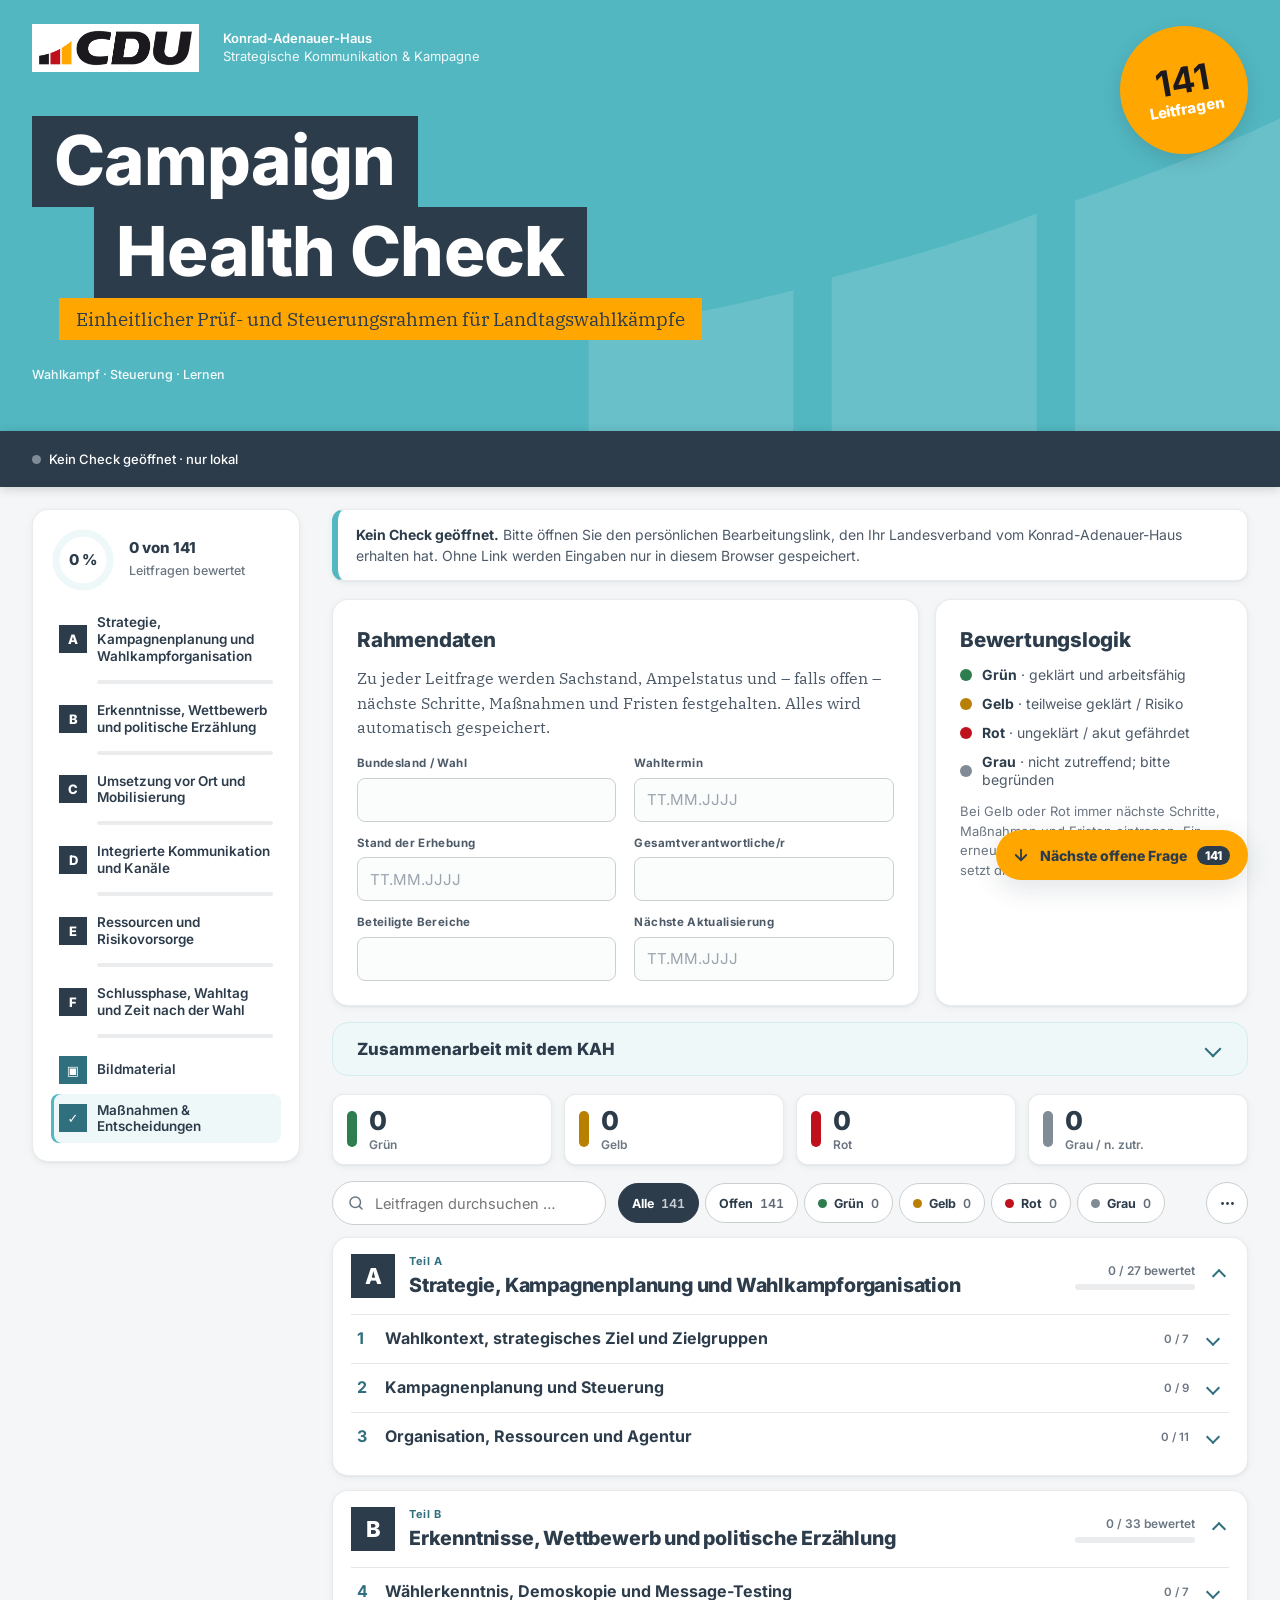
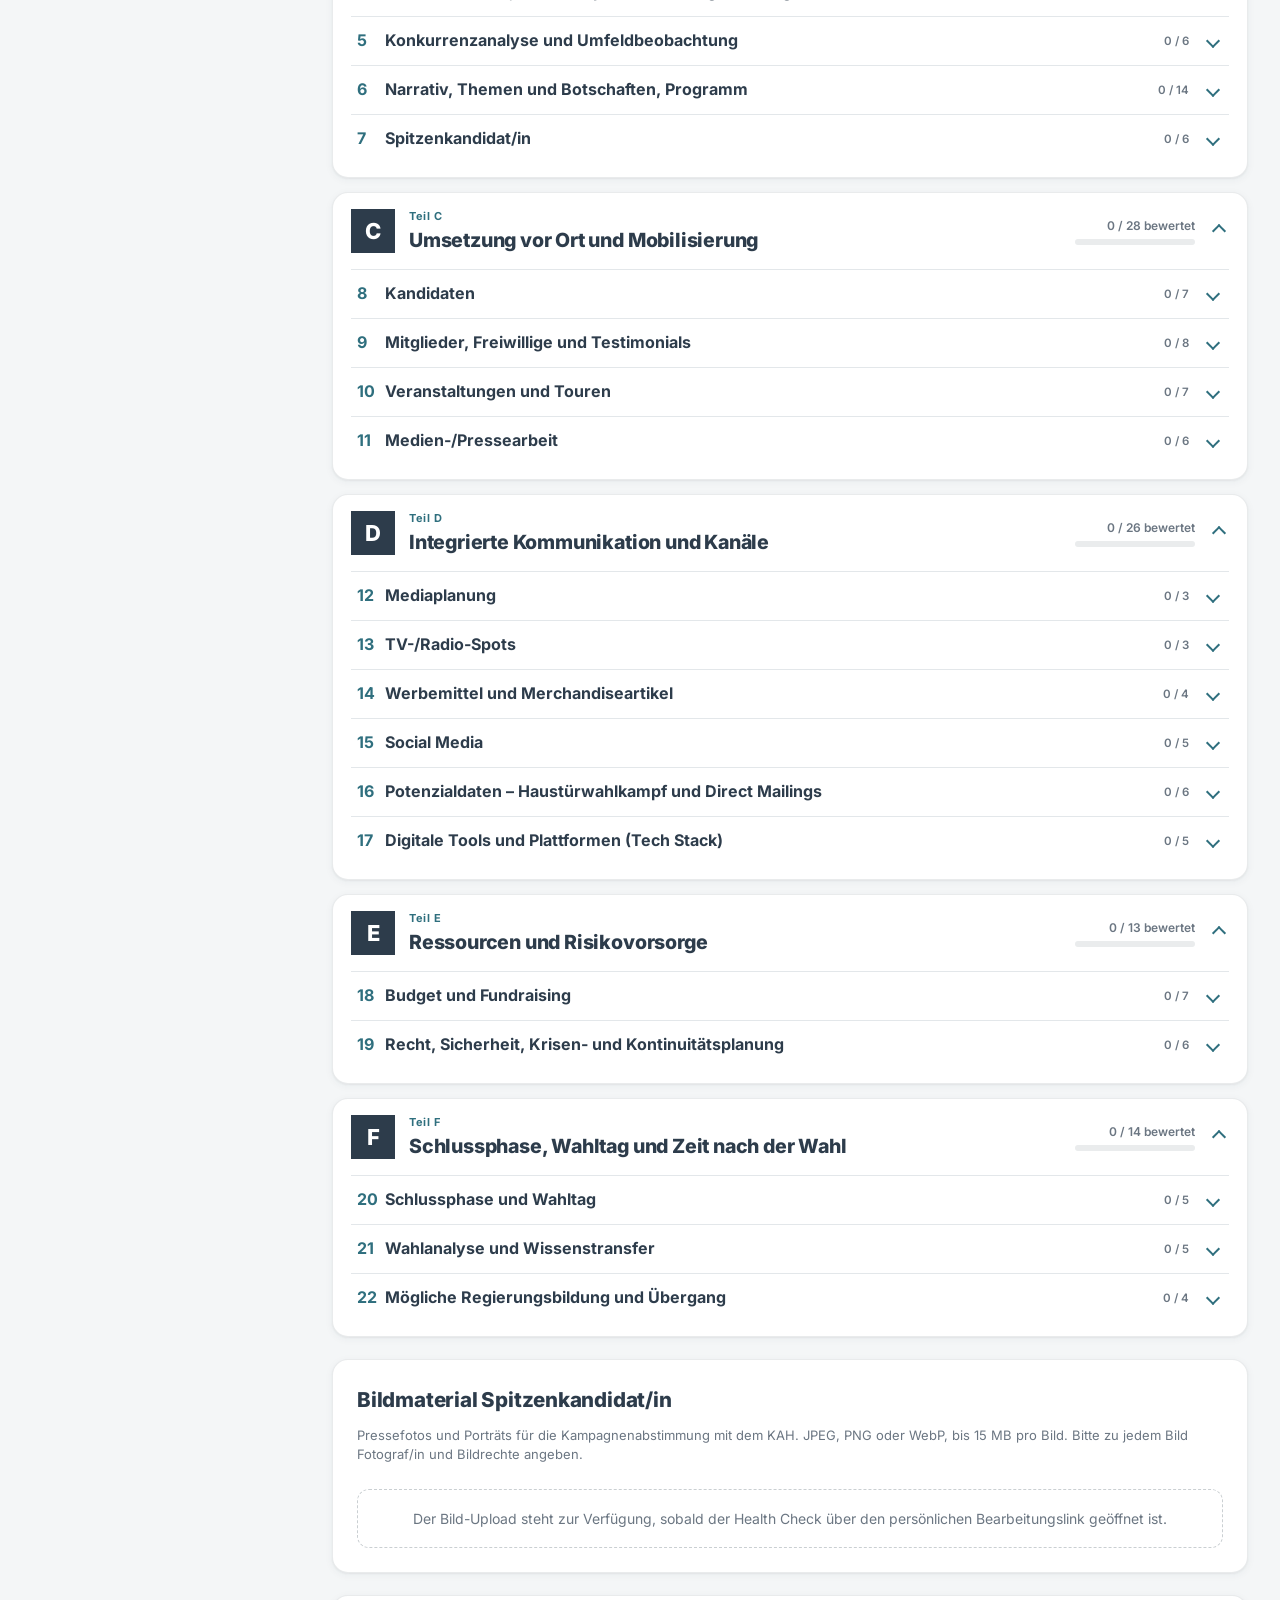
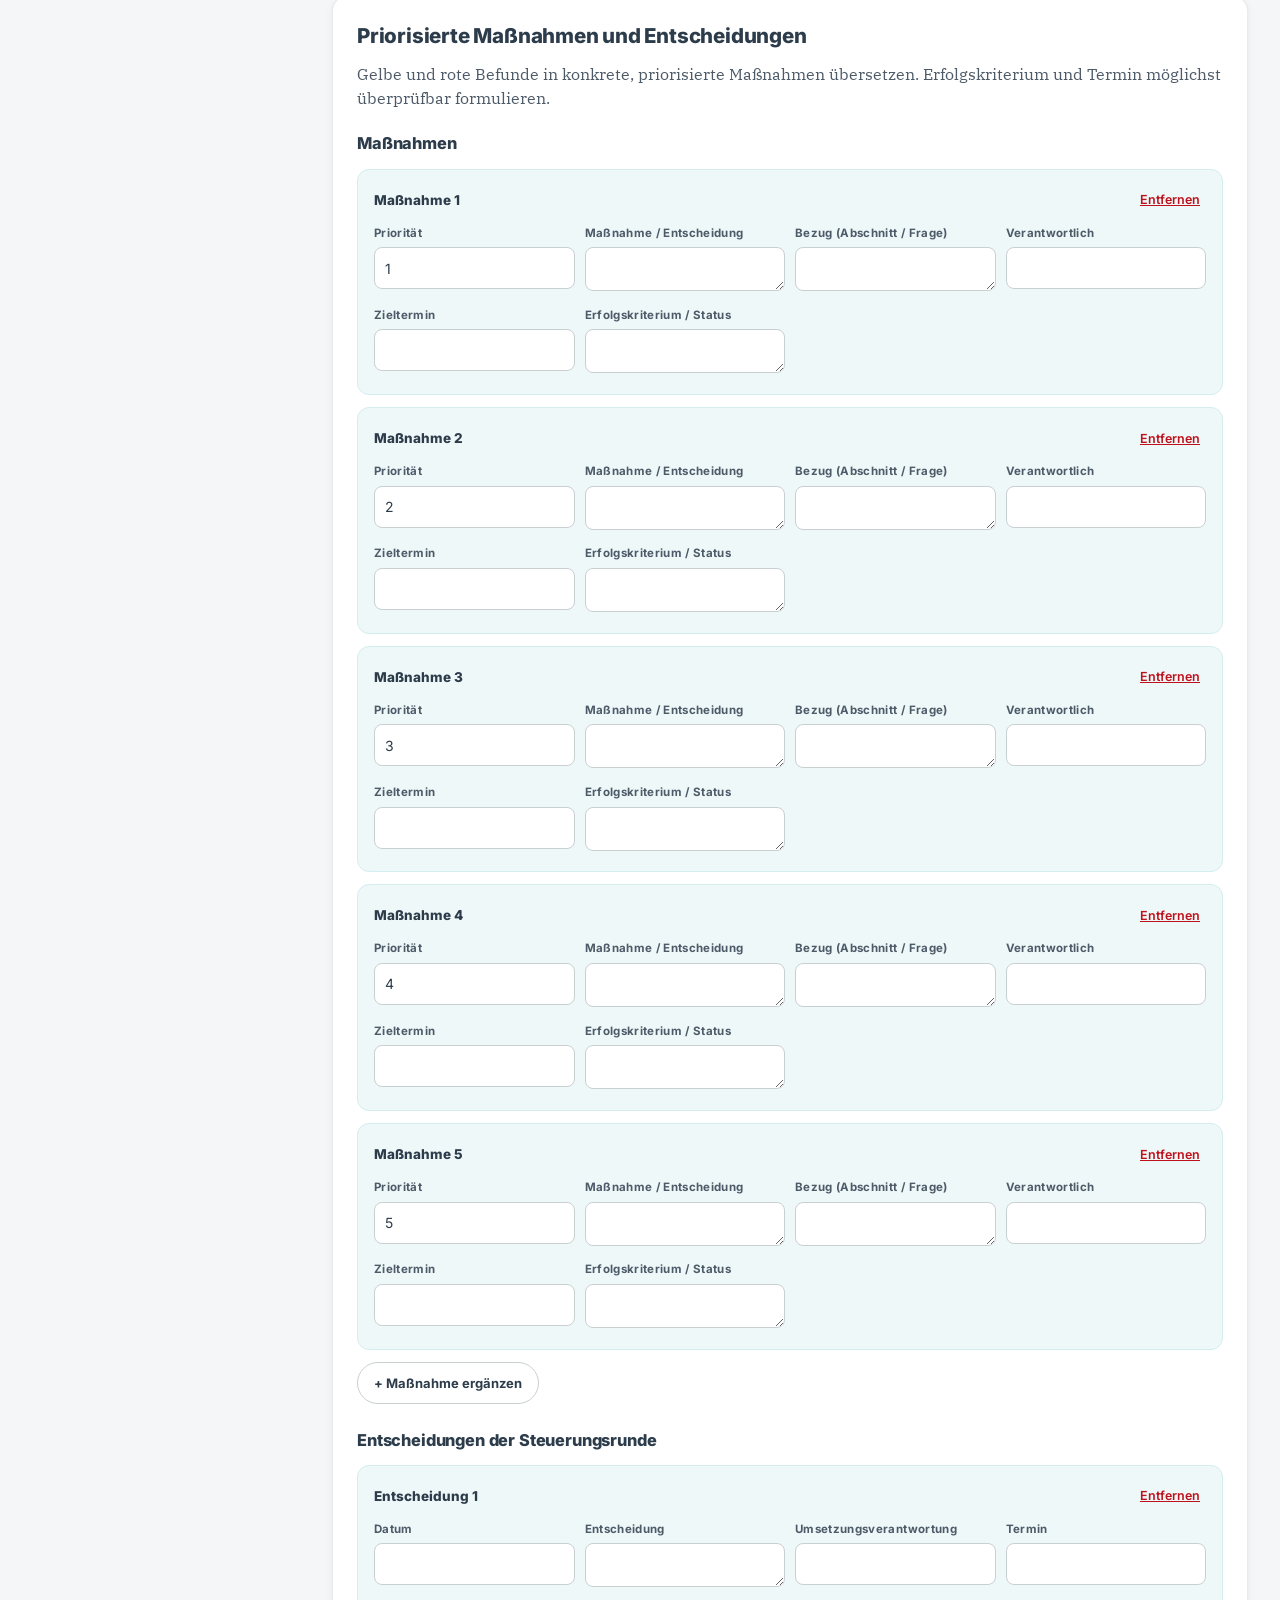
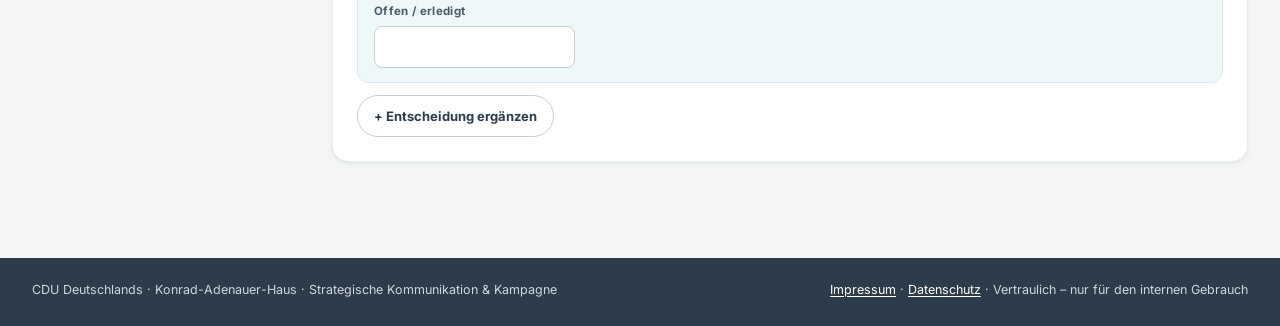
==== commit a78774ec: "Update" ====
--- a/index.html
+++ b/index.html
@@ -2,10 +2,10 @@
 <html lang="de">
 <head>
 <meta charset="utf-8">
-<meta name="viewport" content="width=device-width, initial-scale=1">
+<meta name="viewport" content="width=device-width, initial-scale=1, viewport-fit=cover">
+<meta http-equiv="Content-Security-Policy" content="default-src 'self'; script-src 'self' 'unsafe-inline'; style-src 'self' 'unsafe-inline'; font-src 'self'; connect-src 'self' https://*.supabase.co; img-src 'self' data: blob: https://*.supabase.co; base-uri 'none'; form-action 'none'">
 <meta name="theme-color" content="#52b7c1">
 <meta name="robots" content="noindex,nofollow">
-<meta http-equiv="Content-Security-Policy" content="default-src 'self'; script-src 'self' 'unsafe-inline'; style-src 'self' 'unsafe-inline'; font-src 'self'; connect-src 'self' https://*.supabase.co; img-src 'self' data:; base-uri 'none'; form-action 'none'">
 <meta name="referrer" content="no-referrer">
 <title>Campaign Health Check</title>
 <link rel="stylesheet" href="assets/fonts.css">
@@ -17,195 +17,329 @@
   --union-schwarz:#1b191d;--union-rot:#bf111b;
   --tuerkis-10:#eef8f9;--tuerkis-25:#d4edef;--tuerkis-60:#97d4da;--tuerkis-dark:#2f6f7e;
   --blau-10:#eaeced;--blau-25:#cacfd2;--blau-60:#818b95;
-  --page:#f5f6f6;--surface:#fff;--ink:#2d3c4b;--text-2:#4d5a68;--muted:#6b7682;--grid:#e1e5e8;--ring:rgba(45,60,75,.12);
-  /* Ampel (funktional, nicht Markenfarben) */
-  --st-green:#2e7d4f;--st-green-bg:#e3f1e8;--st-yellow:#c98a00;--st-yellow-bg:#fdf1d6;--st-red:#bf111b;--st-red-bg:#f8e3e4;--st-na:#818b95;--st-na-bg:#eaeced;
+  --page:#f4f6f7;--surface:#fff;--ink:#2d3c4b;--text-2:#4d5a68;--muted:#6b7682;--grid:#e3e7ea;--ring:rgba(45,60,75,.10);
+  --st-green:#2e7d4f;--st-green-bg:#e3f1e8;--st-yellow:#b97f00;--st-yellow-bg:#fdf1d6;--st-red:#bf111b;--st-red-bg:#f8e3e4;--st-na:#818b95;--st-na-bg:#eaeced;
   --font-head:'Inter',system-ui,-apple-system,"Segoe UI",sans-serif;
   --font-copy:'IBM Plex Serif',Georgia,"Times New Roman",serif;
-  --radius:14px;--shadow:0 2px 10px rgba(45,60,75,.06);
-}
-*{box-sizing:border-box}html{scroll-behavior:smooth}
-body{margin:0;background:var(--page);color:var(--ink);font-family:var(--font-copy);line-height:1.5;-webkit-font-smoothing:antialiased}
-button,input,select,textarea{font:inherit;color:inherit}button{cursor:pointer}
+  --r-lg:16px;--r-md:12px;--r-sm:8px;
+  --shadow-1:0 1px 2px rgba(45,60,75,.06),0 2px 8px rgba(45,60,75,.05);
+  --shadow-2:0 8px 28px rgba(45,60,75,.14);
+  --gutter:clamp(16px,3.2vw,32px);
+  --appbar-h:56px;
+  --ease:cubic-bezier(.2,.7,.2,1);
+}
+*{box-sizing:border-box}
+html{scroll-behavior:smooth;scroll-padding-top:calc(var(--appbar-h) + 72px);-webkit-text-size-adjust:100%}
+body{margin:0;background:var(--page);color:var(--ink);font-family:var(--font-copy);line-height:1.55;-webkit-font-smoothing:antialiased;text-rendering:optimizeLegibility}
+button,input,select,textarea{font:inherit;color:inherit}
+button{cursor:pointer;-webkit-tap-highlight-color:transparent}
 h1,h2,h3,h4{font-family:var(--font-head);letter-spacing:-.01em;color:var(--blau);margin:0}
+a{color:var(--tuerkis-dark);text-underline-offset:2px}
 .sr-only{position:absolute;width:1px;height:1px;padding:0;margin:-1px;overflow:hidden;clip:rect(0,0,0,0);white-space:nowrap;border:0}
 .hidden{display:none!important}
-.wrap{max-width:1240px;margin:0 auto;padding:0 24px 72px}
+.container{max-width:1320px;margin:0 auto;padding:0 var(--gutter)}
+:focus-visible{outline:3px solid var(--gold);outline-offset:2px;border-radius:4px}
 
 /* ============ Hero ============ */
 .hero{position:relative;overflow:hidden;background:var(--tuerkis);color:var(--weiss)}
-.hero-inner{position:relative;z-index:1;max-width:1240px;margin:0 auto;padding:22px 24px 46px}
-.bogen-bg{position:absolute;right:-3%;bottom:-2px;width:58%;max-width:780px;color:#7cc9d1;opacity:.55;pointer-events:none}
-.brandbar{display:flex;align-items:center;gap:24px;flex-wrap:wrap;margin-bottom:44px}
-.logo{display:block;height:48px;width:auto}
+.hero .container{position:relative;z-index:1;padding-top:clamp(16px,2.4vw,24px);padding-bottom:clamp(26px,4.5vw,48px)}
+.bogen-bg{position:absolute;right:-4%;bottom:-2px;width:min(60%,780px);color:#7cc9d1;opacity:.55;pointer-events:none}
+.brandbar{display:flex;align-items:center;gap:24px;flex-wrap:wrap;margin-bottom:clamp(24px,4vw,44px);padding-right:120px}
+.logo{display:block;height:clamp(36px,4.2vw,48px);width:auto}
 .brand-org{font:600 13px/1.35 var(--font-head);color:var(--weiss)}
 .brand-org span{display:block;font-weight:400;opacity:.92}
-.hl{font-size:clamp(2.3rem,6vw,4.2rem);line-height:1;margin:0}
+.hl{font-size:clamp(2.1rem,6.2vw,4.3rem);line-height:1;margin:0}
 .hl span{display:inline-block;background:var(--blau);color:var(--weiss);font-family:var(--font-head);font-weight:800;letter-spacing:-.01em;padding:.1em .32em .14em;line-height:1.08}
 .hl .indent{margin-left:.9em}
-.subline{display:inline-block;margin:0 0 0 1.4em;background:var(--gold);color:var(--blau);font:400 clamp(1rem,1.6vw,1.2rem)/1.35 var(--font-copy);padding:.4em .9em}
-.hero-meta{margin-top:26px;font:500 12px/1.4 var(--font-head);letter-spacing:.02em;color:var(--weiss);opacity:.95}
-.stoerer{position:absolute;right:max(24px,calc((100vw - 1240px)/2 + 24px));top:26px;z-index:2;width:128px;height:128px;border-radius:50%;background:var(--gold);display:grid;place-items:center;text-align:center;color:var(--weiss);font:800 15px/1.1 var(--font-head);box-shadow:0 6px 18px rgba(45,60,75,.18)}
+.subline{display:inline-block;margin:0 0 0 1.4em;background:var(--gold);color:var(--blau);font:400 clamp(.98rem,1.6vw,1.2rem)/1.35 var(--font-copy);padding:.42em .9em;max-width:calc(100% - 1.4em)}
+.hero-meta{margin-top:clamp(16px,2.4vw,26px);font:500 12.5px/1.4 var(--font-head);color:var(--weiss);opacity:.95}
+.stoerer{position:absolute;right:var(--gutter);top:clamp(14px,2.4vw,26px);z-index:2;width:clamp(88px,10vw,132px);aspect-ratio:1;border-radius:50%;background:var(--gold);display:grid;place-items:center;text-align:center;color:var(--weiss);font:800 clamp(11px,1.2vw,15px)/1.1 var(--font-head);box-shadow:0 6px 18px rgba(45,60,75,.18)}
 .stoerer>span{transform:rotate(-10deg);display:block;padding:0 10px}
-.stoerer b{display:block;font-size:36px;line-height:1;color:var(--union-schwarz);margin-bottom:2px}
-
-/* ============ Sync-Leiste ============ */
-.syncbar{background:var(--blau);color:var(--weiss)}
-.syncbar-inner{max-width:1240px;margin:0 auto;padding:10px 24px;display:flex;align-items:center;gap:12px;flex-wrap:wrap;font:500 13px/1.3 var(--font-head)}
-.sync-status{display:inline-flex;align-items:center;gap:8px;min-height:30px}
-.sync-dot{width:9px;height:9px;border-radius:50%;background:var(--blau-60);flex:none}
+.stoerer b{display:block;font-size:clamp(22px,2.8vw,36px);line-height:1;color:var(--union-schwarz);margin-bottom:2px}
+
+/* ============ App-Leiste ============ */
+.appbar{position:sticky;top:0;z-index:40;background:var(--blau);color:var(--weiss);box-shadow:0 2px 10px rgba(27,25,29,.18)}
+.appbar .container{min-height:var(--appbar-h);display:flex;align-items:center;gap:10px;padding-top:6px;padding-bottom:6px}
+.sync-status{display:inline-flex;align-items:center;gap:8px;min-width:0;font:500 13px/1.3 var(--font-head)}
+.sync-dot{width:9px;height:9px;border-radius:50%;background:var(--blau-60);flex:none;transition:background .2s}
 .sync-status[data-state="saved"] .sync-dot{background:#5fd08a}
-.sync-status[data-state="saving"] .sync-dot,.sync-status[data-state="dirty"] .sync-dot{background:var(--gold)}
+.sync-status[data-state="saving"] .sync-dot,.sync-status[data-state="dirty"] .sync-dot{background:var(--gold);animation:pulse 1.2s infinite}
 .sync-status[data-state="error"] .sync-dot{background:#ff6b6b}
 .sync-status[data-state="view"] .sync-dot{background:var(--tuerkis)}
-.sync-label{opacity:.95}
-.sync-check{margin-left:auto;font-weight:600;opacity:.9;max-width:44ch;overflow:hidden;text-overflow:ellipsis;white-space:nowrap}
-.btn-ghost{border:1px solid rgba(255,255,255,.45);background:transparent;color:var(--weiss);border-radius:999px;padding:6px 14px;font:700 12.5px var(--font-head)}
+@keyframes pulse{50%{opacity:.35}}
+.sync-label{white-space:nowrap;overflow:hidden;text-overflow:ellipsis}
+.sync-check{margin-left:auto;font:700 13px/1.3 var(--font-head);opacity:.95;max-width:38ch;overflow:hidden;text-overflow:ellipsis;white-space:nowrap}
+.appbar-actions{display:flex;gap:8px;flex:none}
+.btn-ghost{display:inline-flex;align-items:center;gap:6px;min-height:36px;border:1px solid rgba(255,255,255,.4);background:transparent;color:var(--weiss);border-radius:999px;padding:6px 14px;font:700 12.5px var(--font-head);transition:background .15s}
 .btn-ghost:hover{background:rgba(255,255,255,.12)}
+.btn-ghost svg{width:16px;height:16px}
+
+/* ============ Layout ============ */
+.layout{display:grid;grid-template-columns:minmax(0,1fr);gap:24px;padding-top:22px;padding-bottom:96px}
+@media(min-width:1120px){.layout{grid-template-columns:268px minmax(0,1fr);gap:32px}}
+
+/* Seitennavigation */
+.sidenav{position:sticky;top:calc(var(--appbar-h) + 12px);align-self:start;z-index:30}
+.nav-card{background:var(--surface);border:1px solid var(--ring);border-radius:var(--r-lg);box-shadow:var(--shadow-1);padding:18px}
+.ring-wrap{display:flex;align-items:center;gap:14px;margin-bottom:14px}
+.ring{width:64px;height:64px;flex:none}
+.ring circle{fill:none;stroke-width:7}
+.ring .bg{stroke:var(--tuerkis-10)}
+.ring .fg{stroke:var(--tuerkis);stroke-linecap:round;transition:stroke-dashoffset .4s var(--ease)}
+.ring text{font:800 15px var(--font-head);fill:var(--blau)}
+.ring-txt strong{display:block;font:800 15px/1.2 var(--font-head);color:var(--blau)}
+.ring-txt span{font:500 12.5px/1.3 var(--font-head);color:var(--muted)}
+.nav-list{list-style:none;margin:0;padding:0;display:grid;gap:2px}
+.nav-list a{display:grid;grid-template-columns:28px minmax(0,1fr);gap:10px;align-items:center;text-decoration:none;color:var(--blau);padding:8px 8px;border-radius:var(--r-sm);font:600 13.5px/1.25 var(--font-head);transition:background .15s}
+.nav-list a:hover{background:var(--tuerkis-10)}
+.nav-list a.active{background:var(--tuerkis-10);box-shadow:inset 3px 0 0 var(--tuerkis)}
+.nav-letter{display:grid;place-items:center;width:28px;height:28px;background:var(--blau);color:#fff;font:800 13px var(--font-head)}
+.nav-letter.alt{background:var(--tuerkis-dark)}
+.nav-bar{grid-column:2;display:flex;height:4px;border-radius:999px;overflow:hidden;background:var(--blau-10);margin-top:5px}
+.nav-bar i{display:block;height:100%}
+@media(max-width:1119.98px){
+  .sidenav{top:var(--appbar-h);margin:0 calc(-1 * var(--gutter));padding:8px var(--gutter);background:rgba(244,246,247,.94);backdrop-filter:saturate(1.4) blur(10px);-webkit-backdrop-filter:saturate(1.4) blur(10px);border-bottom:1px solid var(--grid)}
+  .nav-card{background:transparent;border:0;box-shadow:none;padding:0;display:flex;align-items:center;gap:10px}
+  .ring-wrap{margin:0;gap:8px;flex:none}
+  .ring{width:40px;height:40px}.ring text{font-size:11px}
+  .ring-txt{display:none}
+  .nav-list{display:flex;gap:6px;overflow-x:auto;scrollbar-width:none;-webkit-overflow-scrolling:touch;scroll-snap-type:x proximity;padding:2px}
+  .nav-list::-webkit-scrollbar{display:none}
+  .nav-list li{flex:none;scroll-snap-align:start}
+  .nav-list a{display:flex;gap:8px;padding:6px 12px 6px 6px;border:1px solid var(--blau-25);background:var(--surface);border-radius:999px;font-size:13px;white-space:nowrap;min-height:40px}
+  .nav-list a.active{box-shadow:none;border-color:var(--tuerkis);background:var(--tuerkis-10)}
+  .nav-letter{width:26px;height:26px;border-radius:50%;font-size:12px}
+  .nav-bar,.nav-title{display:none}
+}
 
 /* ============ Banner ============ */
-.banner{display:flex;gap:14px;align-items:flex-start;background:var(--surface);border:1px solid var(--ring);border-left:6px solid var(--gold);border-radius:var(--radius);padding:16px 18px;margin:22px 0 0;box-shadow:var(--shadow);font:14px/1.5 var(--font-head);color:var(--text-2)}
+.banner{display:flex;gap:14px;align-items:flex-start;flex-wrap:wrap;background:var(--surface);border:1px solid var(--ring);border-left:6px solid var(--gold);border-radius:var(--r-md);padding:14px 18px;margin:0 0 18px;box-shadow:var(--shadow-1);font:14px/1.5 var(--font-head);color:var(--text-2)}
 .banner strong{color:var(--blau)}
 .banner.info{border-left-color:var(--tuerkis)}
 .banner.error{border-left-color:var(--union-rot)}
 
-/* ============ Panels ============ */
-.intro{display:grid;grid-template-columns:minmax(0,1.3fr) minmax(300px,.7fr);gap:18px;margin:26px 0}
-.panel{background:var(--surface);border:1px solid var(--ring);border-radius:var(--radius);box-shadow:var(--shadow);padding:22px 24px}
-.panel h2{font-size:1.3rem;font-weight:800;margin-bottom:10px}
-.panel h3{font-size:1.05rem;font-weight:800;margin:18px 0 8px}
+/* ============ Karten ============ */
+.panel{background:var(--surface);border:1px solid var(--ring);border-radius:var(--r-lg);box-shadow:var(--shadow-1);padding:clamp(16px,2.4vw,24px)}
+.panel h2{font-size:clamp(1.12rem,1.6vw,1.3rem);font-weight:800;margin-bottom:10px}
+.panel h3{font-size:1.02rem;font-weight:800;margin:20px 0 8px}
 .panel p{margin:0 0 10px;color:var(--text-2)}
 .panel p:last-child{margin-bottom:0}
-.support-panel{grid-column:1/-1;background:var(--tuerkis-10);border-color:var(--tuerkis-25)}
-.support-panel .cols{display:grid;grid-template-columns:repeat(3,minmax(0,1fr));gap:18px}
-.meta-grid{display:grid;grid-template-columns:repeat(3,minmax(0,1fr));gap:14px 18px;margin-top:18px}
-.field-label{display:block;font:700 11px/1.35 var(--font-head);letter-spacing:.04em;color:var(--text-2);margin-bottom:5px}
-.meta-field{width:100%;border:0;border-bottom:1px solid var(--blau-25);background:transparent;padding:8px 2px;outline:none;border-radius:0;font:15px var(--font-copy)}
-.meta-field:focus{border-bottom:2px solid var(--tuerkis)}
-.status-key{display:grid;grid-template-columns:1fr;gap:9px;margin:6px 0 12px}
+.intro{display:grid;grid-template-columns:minmax(0,1fr);gap:16px;margin-bottom:18px}
+@media(min-width:880px){.intro{grid-template-columns:minmax(0,1.5fr) minmax(280px,.8fr)}}
+.meta-grid{display:grid;grid-template-columns:repeat(auto-fit,minmax(min(100%,200px),1fr));gap:14px 18px;margin-top:16px}
+.field-label{display:block;font:700 11.5px/1.35 var(--font-head);letter-spacing:.03em;color:var(--text-2);margin-bottom:6px}
+.field-label .req{color:var(--union-rot)}
+.meta-field,.text-input,.select-input{width:100%;min-height:44px;border:1px solid var(--blau-25);border-radius:var(--r-sm);background:#fbfcfc;padding:10px 12px;font:15px var(--font-head);color:var(--blau);transition:border-color .15s,box-shadow .15s,background .15s}
+.meta-field:focus,.text-input:focus,.select-input:focus,textarea:focus{outline:none;border-color:var(--tuerkis);box-shadow:0 0 0 3px rgba(82,183,193,.22);background:#fff}
+.status-key{display:grid;gap:10px;margin:4px 0 12px}
 .key{display:flex;align-items:center;gap:10px;color:var(--text-2);font:14px/1.35 var(--font-head)}
 .key strong{color:var(--blau)}
 .dot{width:12px;height:12px;border-radius:50%;display:inline-block;flex:none}
 .dot.green{background:var(--st-green)}.dot.yellow{background:var(--st-yellow)}.dot.red{background:var(--st-red)}.dot.na{background:var(--st-na)}
 .small-note{font:13px/1.5 var(--font-head)!important;color:var(--muted)!important}
+details.more{grid-column:1/-1;background:var(--tuerkis-10);border:1px solid var(--tuerkis-25);border-radius:var(--r-lg);padding:0}
+details.more>summary{list-style:none;cursor:pointer;padding:16px clamp(16px,2.4vw,24px);display:flex;align-items:center;justify-content:space-between;gap:12px;font:800 1.05rem var(--font-head);color:var(--blau)}
+details.more>summary::-webkit-details-marker{display:none}
+details.more>summary:after{content:"";width:10px;height:10px;border-right:2px solid var(--tuerkis-dark);border-bottom:2px solid var(--tuerkis-dark);transform:rotate(45deg);transition:transform .2s var(--ease);margin-right:4px}
+details.more[open]>summary:after{transform:rotate(-135deg)}
+.more-body{padding:0 clamp(16px,2.4vw,24px) 18px;display:grid;grid-template-columns:repeat(auto-fit,minmax(min(100%,260px),1fr));gap:16px}
+.more-body p{margin:0;color:var(--text-2)}
 
 /* ============ Kennzahlen ============ */
-.stats{display:grid;grid-template-columns:1.4fr repeat(4,minmax(90px,.6fr));gap:12px;margin:8px 0 22px}
-.stat{background:var(--surface);border:1px solid var(--ring);border-radius:var(--radius);padding:14px 16px;box-shadow:var(--shadow);border-top:4px solid var(--blau-25)}
-.stat.s-green{border-top-color:var(--st-green)}.stat.s-yellow{border-top-color:var(--st-yellow)}.stat.s-red{border-top-color:var(--st-red)}.stat.s-na{border-top-color:var(--st-na)}.stat.s-prog{border-top-color:var(--tuerkis)}
-.stat strong{display:block;font:800 26px/1.05 var(--font-head);color:var(--blau);letter-spacing:-.01em}
-.stat span{display:block;margin-top:4px;font:600 12px/1.25 var(--font-head);color:var(--muted)}
-.progress-line{height:8px;background:var(--tuerkis-10);border-radius:999px;margin-top:10px;overflow:hidden}
-.progress-line i{display:block;height:100%;width:0;background:var(--tuerkis);border-radius:999px;transition:width .25s}
-
-/* ============ Toolbar ============ */
-.toolbar{position:sticky;top:0;z-index:20;display:grid;grid-template-columns:minmax(220px,1fr) 210px auto;gap:12px;align-items:center;background:rgba(245,246,246,.96);backdrop-filter:blur(10px);border-bottom:1px solid var(--grid);padding:12px 0;margin:0 0 14px}
-.searchbox,.filterbox{display:flex;align-items:center;gap:8px;background:var(--surface);border:1px solid var(--blau-25);border-radius:999px;padding:0 14px;min-height:42px}
-.searchbox input,.filterbox select{width:100%;border:0;background:transparent;outline:0;font:14px var(--font-head);min-height:40px}
-.searchbox:focus-within,.filterbox:focus-within{border-color:var(--tuerkis);box-shadow:0 0 0 3px rgba(82,183,193,.22)}
-.toolbar-actions{display:flex;gap:8px;justify-content:flex-end;flex-wrap:wrap}
-.btn{display:inline-flex;align-items:center;justify-content:center;gap:6px;border:1px solid var(--blau-25);background:var(--surface);color:var(--blau);border-radius:999px;padding:9px 15px;font:700 12.5px var(--font-head);transition:background .15s,border-color .15s}
+.stats{display:grid;grid-template-columns:repeat(4,minmax(0,1fr));gap:12px;margin:0 0 16px}
+.stat{background:var(--surface);border:1px solid var(--ring);border-radius:var(--r-md);padding:12px 14px;box-shadow:var(--shadow-1);display:flex;align-items:center;gap:12px}
+.stat i{width:10px;height:36px;border-radius:999px;flex:none}
+.stat strong{display:block;font:800 clamp(20px,2.2vw,26px)/1.05 var(--font-head);color:var(--blau)}
+.stat span{display:block;margin-top:3px;font:600 12px/1.25 var(--font-head);color:var(--muted)}
+@media(max-width:560px){.stats{grid-template-columns:repeat(2,minmax(0,1fr));gap:8px}.stat{padding:10px 12px}}
+
+/* ============ Werkzeugleiste ============ */
+.toolbar{display:flex;flex-wrap:wrap;gap:10px;align-items:center;margin:0 0 12px}
+.searchbox{flex:1 1 260px;display:flex;align-items:center;gap:8px;background:var(--surface);border:1px solid var(--blau-25);border-radius:999px;padding:0 14px;min-height:44px}
+.searchbox svg{width:18px;height:18px;color:var(--muted);flex:none}
+.searchbox input{width:100%;border:0;background:transparent;outline:0;font:14.5px var(--font-head);min-height:42px}
+.searchbox:focus-within{border-color:var(--tuerkis);box-shadow:0 0 0 3px rgba(82,183,193,.22)}
+.toolbar-row{flex:1 1 auto;min-width:0;display:flex;gap:8px;align-items:center}
+.chips{flex:1 1 auto;min-width:0;display:flex;gap:6px;overflow-x:auto;scrollbar-width:none;padding:2px;-webkit-mask-image:linear-gradient(90deg,#000 calc(100% - 24px),transparent);mask-image:linear-gradient(90deg,#000 calc(100% - 24px),transparent);padding-right:20px}
+.chips::-webkit-scrollbar{display:none}
+.chip{flex:none;display:inline-flex;align-items:center;gap:7px;min-height:40px;border:1px solid var(--blau-25);background:var(--surface);color:var(--blau);border-radius:999px;padding:6px 13px;font:700 12.5px var(--font-head);transition:background .15s,border-color .15s}
+.chip:hover{border-color:var(--tuerkis)}
+.chip[aria-pressed="true"]{background:var(--blau);border-color:var(--blau);color:#fff}
+.chip .n{font-weight:600;opacity:.75;font-variant-numeric:tabular-nums}
+.chip .d{width:9px;height:9px;border-radius:50%}
+.menu{position:relative}
+.menu>summary{list-style:none}
+.menu>summary::-webkit-details-marker{display:none}
+.menu-pop{position:absolute;right:0;top:calc(100% + 6px);z-index:35;min-width:230px;background:var(--surface);border:1px solid var(--ring);border-radius:var(--r-md);box-shadow:var(--shadow-2);padding:6px;display:grid}
+.menu-pop button,.menu-pop label{display:flex;align-items:center;gap:10px;width:100%;text-align:left;border:0;background:transparent;padding:10px 12px;border-radius:var(--r-sm);font:600 14px var(--font-head);color:var(--blau);cursor:pointer;min-height:42px}
+.menu-pop button:hover,.menu-pop label:hover{background:var(--tuerkis-10)}
+.btn{display:inline-flex;align-items:center;justify-content:center;gap:7px;min-height:42px;border:1px solid var(--blau-25);background:var(--surface);color:var(--blau);border-radius:999px;padding:9px 16px;font:700 13px var(--font-head);transition:background .15s,border-color .15s,transform .1s;text-decoration:none;white-space:nowrap}
 .btn:hover{background:var(--tuerkis-10);border-color:var(--tuerkis)}
+.btn:active{transform:translateY(1px)}
 .btn.primary{background:var(--blau);border-color:var(--blau);color:var(--weiss)}
 .btn.primary:hover{background:#3a4d60}
 .btn.gold{background:var(--gold);border-color:var(--gold);color:var(--blau)}
-.btn.gold:hover{background:#ffb627}
+.btn.danger{color:var(--union-rot)}
+.btn.small{min-height:34px;padding:6px 12px;font-size:12.5px}
+.btn.icon{width:42px;padding:0}
+.btn svg{width:17px;height:17px}
 .btn:disabled{opacity:.5;cursor:not-allowed}
-.btn:focus-visible,summary:focus-visible,input:focus-visible,select:focus-visible,textarea:focus-visible,.btn-ghost:focus-visible{outline:3px solid var(--gold);outline-offset:2px}
 
 /* ============ Checkliste ============ */
-.part{margin:18px 0 0;background:var(--surface);border:1px solid var(--ring);border-radius:var(--radius);box-shadow:var(--shadow);overflow:hidden}
-.part>summary{display:grid;grid-template-columns:auto minmax(0,1fr) auto 22px;align-items:center;gap:14px;list-style:none;padding:16px 18px;cursor:pointer}
+.part{margin:0 0 14px;background:var(--surface);border:1px solid var(--ring);border-radius:var(--r-lg);box-shadow:var(--shadow-1);overflow:hidden}
+.part>summary{display:grid;grid-template-columns:auto minmax(0,1fr) auto 20px;align-items:center;gap:14px;list-style:none;padding:clamp(12px,1.8vw,16px) clamp(12px,2vw,18px);cursor:pointer}
 .part>summary::-webkit-details-marker,.topic>summary::-webkit-details-marker{display:none}
-.part-letter{display:grid;place-items:center;width:44px;height:44px;background:var(--blau);color:var(--weiss);font:800 22px/1 var(--font-head)}
-.part-name{font:800 1.22rem/1.25 var(--font-head);color:var(--blau);letter-spacing:-.01em}
+.part-letter{display:grid;place-items:center;width:clamp(36px,4vw,44px);aspect-ratio:1;background:var(--blau);color:var(--weiss);font:800 clamp(17px,2vw,22px)/1 var(--font-head)}
+.part-name{font:800 clamp(1rem,1.7vw,1.22rem)/1.25 var(--font-head);color:var(--blau);letter-spacing:-.01em}
 .part-name small{display:block;font:700 11px/1.2 var(--font-head);letter-spacing:.06em;color:var(--tuerkis-dark);margin-bottom:4px}
 .part-count{font:600 12px var(--font-head);color:var(--muted);white-space:nowrap;text-align:right}
 .mini-bar{display:flex;height:6px;width:120px;border-radius:999px;overflow:hidden;background:var(--blau-10);margin-top:6px;margin-left:auto}
 .mini-bar i{display:block;height:100%}
-.part>summary:after,.topic>summary:after{content:"+";font:400 22px/1 var(--font-head);color:var(--tuerkis-dark)}
-.part[open]>summary:after,.topic[open]>summary:after{content:"−"}
-.part-content{padding:0 18px 16px}
+.chev{width:10px;height:10px;border-right:2px solid var(--tuerkis-dark);border-bottom:2px solid var(--tuerkis-dark);transform:rotate(45deg);transition:transform .2s var(--ease);justify-self:center}
+details[open]>summary .chev{transform:rotate(-135deg)}
+.part-content{padding:0 clamp(10px,2vw,18px) 14px}
 .topic{border-top:1px solid var(--grid)}
-.topic>summary{list-style:none;display:grid;grid-template-columns:minmax(0,1fr) auto 22px;align-items:center;gap:14px;cursor:pointer;padding:13px 6px;font:700 1rem/1.35 var(--font-head);color:var(--blau)}
+.topic>summary{list-style:none;display:grid;grid-template-columns:minmax(0,1fr) auto 20px;align-items:center;gap:14px;cursor:pointer;padding:13px 6px;font:700 clamp(.94rem,1.4vw,1rem)/1.35 var(--font-head);color:var(--blau);min-height:48px}
 .topic>summary:hover{color:var(--tuerkis-dark)}
 .topic-num{display:inline-block;min-width:28px;color:var(--tuerkis-dark)}
-.topic-meta{display:flex;align-items:center;gap:6px;font:600 11.5px var(--font-head);color:var(--muted)}
+.topic-meta{display:flex;align-items:center;gap:6px;font:600 11.5px var(--font-head);color:var(--muted);white-space:nowrap}
 .pip{width:8px;height:8px;border-radius:50%;display:inline-block}
 .topic-body{padding:2px 0 14px}
-.check-card{background:var(--surface);border:1px solid var(--grid);border-left:5px solid var(--blau-25);border-radius:10px;margin:10px 0;padding:14px 16px}
-.check-card.status-green{border-left-color:var(--st-green)}
-.check-card.status-yellow{border-left-color:var(--st-yellow)}
-.check-card.status-red{border-left-color:var(--st-red)}
-.check-card.status-na{border-left-color:var(--st-na)}
-.question-line{display:grid;grid-template-columns:40px minmax(0,1fr) 210px;align-items:start;gap:12px;margin-bottom:12px}
-.q-index{font:700 12px var(--font-head);color:var(--tuerkis-dark);padding-top:3px}
-.question{font-size:15.5px;line-height:1.45;color:var(--blau)}
-.status-select{width:100%;padding:8px 10px;border:1px solid var(--blau-25);border-radius:8px;background:var(--surface);font:600 13px var(--font-head)}
-.status-select.v-green{background:var(--st-green-bg);border-color:var(--st-green);color:#1f5a38}
-.status-select.v-yellow{background:var(--st-yellow-bg);border-color:var(--st-yellow);color:#7a5400}
-.status-select.v-red{background:var(--st-red-bg);border-color:var(--st-red);color:#8e0d14}
-.status-select.v-na{background:var(--st-na-bg);border-color:var(--st-na);color:#4d5a68}
-.field-grid{display:grid;grid-template-columns:1fr 1fr;gap:10px 14px;padding-left:52px}
+.callout{display:flex;align-items:center;justify-content:space-between;gap:12px;flex-wrap:wrap;background:var(--tuerkis-10);border:1px solid var(--tuerkis-25);border-radius:var(--r-md);padding:12px 14px;margin:6px 0 10px;font:14px/1.45 var(--font-head);color:var(--text-2)}
+
+.check-card{position:relative;background:var(--surface);border:1px solid var(--grid);border-radius:var(--r-md);margin:10px 0;padding:clamp(12px,1.8vw,16px);transition:border-color .2s,box-shadow .2s}
+.check-card:before{content:"";position:absolute;left:-1px;top:-1px;bottom:-1px;width:5px;border-radius:var(--r-md) 0 0 var(--r-md);background:var(--blau-25);transition:background .2s}
+.check-card.status-green:before{background:var(--st-green)}
+.check-card.status-yellow:before{background:var(--st-yellow)}
+.check-card.status-red:before{background:var(--st-red)}
+.check-card.status-na:before{background:var(--st-na)}
+.check-card:focus-within{border-color:var(--tuerkis-60);box-shadow:0 0 0 3px rgba(82,183,193,.12)}
+.check-card.flash{animation:flash 1.4s var(--ease)}
+@keyframes flash{0%,40%{box-shadow:0 0 0 4px rgba(255,166,0,.55)}100%{box-shadow:none}}
+.q-head{display:grid;grid-template-columns:40px minmax(0,1fr);gap:10px;margin-bottom:12px}
+.q-index{font:700 12px var(--font-head);color:var(--tuerkis-dark);padding-top:4px;font-variant-numeric:tabular-nums}
+.question{font-size:clamp(15px,1.5vw,16px);line-height:1.5;color:var(--blau)}
+.q-body{padding-left:50px;display:grid;gap:12px}
+/* Ampel als Segment-Schalter */
+.seg{display:grid;grid-template-columns:repeat(4,minmax(0,1fr));gap:4px;background:var(--page);border:1px solid var(--grid);border-radius:12px;padding:4px;max-width:560px}
+.seg-btn{display:flex;align-items:center;justify-content:center;gap:7px;min-height:40px;border:0;border-radius:9px;background:transparent;color:var(--text-2);font:700 13px var(--font-head);transition:background .15s,color .15s,box-shadow .15s}
+.seg-btn i{width:10px;height:10px;border-radius:50%;flex:none;box-shadow:inset 0 0 0 2px currentColor}
+.seg-btn:hover{background:#fff}
+.seg-btn[data-status="green"] i{color:var(--st-green)}.seg-btn[data-status="yellow"] i{color:var(--st-yellow)}.seg-btn[data-status="red"] i{color:var(--st-red)}.seg-btn[data-status="na"] i{color:var(--st-na)}
+.seg-btn[aria-checked="true"]{box-shadow:var(--shadow-1)}
+.seg-btn[aria-checked="true"] i{box-shadow:none;background:#fff}
+.seg-btn[data-status="green"][aria-checked="true"]{background:var(--st-green);color:#fff}
+.seg-btn[data-status="yellow"][aria-checked="true"]{background:var(--st-yellow);color:#fff}
+.seg-btn[data-status="red"][aria-checked="true"]{background:var(--st-red);color:#fff}
+.seg-btn[data-status="na"][aria-checked="true"]{background:var(--st-na);color:#fff}
+.seg-btn:disabled{cursor:default}
+.field-grid{display:grid;grid-template-columns:repeat(auto-fit,minmax(min(100%,280px),1fr));gap:10px 14px}
 .field-grid label{display:block}
-.field-grid textarea,.log-grid input,.log-grid textarea{width:100%;border:1px solid var(--blau-25);border-radius:8px;background:#fbfcfc;padding:9px 10px;font:13.5px/1.45 var(--font-head);color:var(--blau)}
-.field-grid textarea{min-height:58px;resize:vertical}
-.field-grid textarea::placeholder{color:#9aa4ad}
-.field-grid textarea:focus,.log-grid input:focus,.log-grid textarea:focus{outline:none;border-color:var(--tuerkis);box-shadow:0 0 0 3px rgba(82,183,193,.2);background:#fff}
-.empty-state{display:none;padding:30px;text-align:center;border:1px dashed var(--blau-25);border-radius:var(--radius);color:var(--text-2);background:var(--surface);margin:14px 0;font:14px var(--font-head)}
-
-/* ============ Maßnahmen-Log ============ */
-.log-panel{margin-top:26px}
-.log-panel>details>summary{cursor:pointer;list-style:none;display:flex;align-items:center;justify-content:space-between;gap:12px}
-.log-panel>details>summary::-webkit-details-marker{display:none}
-.log-panel>details>summary:after{content:"+";font:400 22px/1 var(--font-head);color:var(--tuerkis-dark)}
-.log-panel>details[open]>summary:after{content:"−"}
-.log-panel>details>summary h2{margin:0}
-.log-intro{margin-top:10px!important}
+textarea.auto{width:100%;min-height:60px;resize:vertical;border:1px solid var(--blau-25);border-radius:var(--r-sm);background:#fbfcfc;padding:10px 12px;font:14px/1.5 var(--font-head);color:var(--blau);overflow:hidden;transition:border-color .15s,box-shadow .15s,background .15s}
+textarea.auto::placeholder,.text-input::placeholder,.meta-field::placeholder{color:#9aa4ad}
+.need{display:none;margin-top:6px;font:600 12.5px/1.4 var(--font-head);color:#8a5d00}
+.check-card.needs-action .need{display:block}
+.check-card.needs-action textarea[data-field="action"]{border-color:var(--st-yellow);background:#fffaf0}
+.empty-state{display:none;padding:32px;text-align:center;border:1px dashed var(--blau-25);border-radius:var(--r-lg);color:var(--text-2);background:var(--surface);margin:14px 0;font:14px var(--font-head)}
+
+/* ============ Bildmaterial ============ */
+.section-head{display:flex;align-items:flex-start;justify-content:space-between;gap:12px;flex-wrap:wrap;margin-bottom:12px}
+.section-head p{margin:4px 0 0}
+.dropzone{display:grid;place-items:center;text-align:center;gap:8px;border:2px dashed var(--tuerkis-60);border-radius:var(--r-lg);background:var(--tuerkis-10);padding:clamp(18px,3vw,28px);margin:12px 0 16px;transition:background .15s,border-color .15s;cursor:pointer}
+.dropzone.drag{background:var(--tuerkis-25);border-color:var(--tuerkis)}
+.dropzone svg{width:34px;height:34px;color:var(--tuerkis-dark)}
+.dropzone strong{font:800 15px var(--font-head);color:var(--blau)}
+.dropzone span{font:13px/1.45 var(--font-head);color:var(--text-2)}
+.gallery{display:grid;grid-template-columns:repeat(auto-fill,minmax(min(100%,220px),1fr));gap:14px}
+.img-card{background:var(--surface);border:1px solid var(--grid);border-radius:var(--r-md);overflow:hidden;display:flex;flex-direction:column;box-shadow:var(--shadow-1)}
+.img-thumb{position:relative;aspect-ratio:4/5;background:var(--blau-10);border:0;padding:0;cursor:zoom-in;display:block;width:100%}
+.img-thumb img{width:100%;height:100%;object-fit:cover;display:block}
+.img-credit{position:absolute;left:0;bottom:0;right:0;padding:18px 10px 8px;background:linear-gradient(transparent,rgba(27,25,29,.7));color:#fff;font:600 11.5px/1.3 var(--font-head);text-align:left}
+.img-body{padding:10px 12px 12px;display:grid;gap:6px;flex:1}
+.img-caption{font:600 13.5px/1.35 var(--font-head);color:var(--blau)}
+.img-meta{font:12px/1.4 var(--font-head);color:var(--muted)}
+.badge{display:inline-flex;align-items:center;gap:6px;width:max-content;max-width:100%;border-radius:999px;padding:3px 10px;font:700 11.5px/1.3 var(--font-head)}
+.badge.ok{background:var(--st-green-bg);color:#1f5a38}.badge.warn{background:var(--st-yellow-bg);color:#7a5400}.badge.bad{background:var(--st-red-bg);color:#8e0d14}
+.img-actions{display:flex;gap:6px;flex-wrap:wrap;margin-top:auto;padding-top:6px}
+.uploading{display:grid;place-items:center;gap:10px;padding:16px;aspect-ratio:4/5;font:600 13px var(--font-head);color:var(--text-2);text-align:center}
+.bar{width:80%;height:6px;background:var(--blau-10);border-radius:999px;overflow:hidden}
+.bar i{display:block;height:100%;width:0;background:var(--tuerkis);transition:width .15s}
+.img-empty{padding:20px;text-align:center;color:var(--muted);font:14px var(--font-head);border:1px dashed var(--blau-25);border-radius:var(--r-md)}
+
+/* ============ Maßnahmen ============ */
 .log-list{display:grid;gap:12px;margin:12px 0}
-.log-card{background:var(--tuerkis-10);border:1px solid var(--tuerkis-25);border-radius:10px;padding:14px 16px}
+.log-card{background:var(--tuerkis-10);border:1px solid var(--tuerkis-25);border-radius:var(--r-md);padding:14px 16px}
 .log-card-head{display:flex;justify-content:space-between;align-items:center;margin-bottom:10px}
-.log-card-head strong{font:800 13px var(--font-head);color:var(--blau)}
-.log-grid{display:grid;grid-template-columns:repeat(3,minmax(0,1fr));gap:10px}
+.log-card-head strong{font:800 13.5px var(--font-head);color:var(--blau)}
+.log-grid{display:grid;grid-template-columns:repeat(auto-fit,minmax(min(100%,200px),1fr));gap:10px}
 .log-grid label{display:block}
-.log-grid textarea{min-height:48px;resize:vertical}
-.remove-row{border:0;background:transparent;color:var(--union-rot);text-decoration:underline;font:600 12px var(--font-head)}
-
-/* ============ Anlegen / Dialog ============ */
-.create-grid{display:grid;grid-template-columns:minmax(0,1.3fr) minmax(0,1fr) auto;gap:14px;align-items:end;margin-top:14px}
-.text-input{width:100%;border:1px solid var(--blau-25);border-radius:8px;padding:10px 12px;font:14px var(--font-head);background:#fff}
-.text-input:focus{outline:none;border-color:var(--tuerkis);box-shadow:0 0 0 3px rgba(82,183,193,.2)}
-dialog{border:0;border-radius:var(--radius);padding:0;max-width:640px;width:calc(100% - 32px);box-shadow:0 20px 60px rgba(27,25,29,.35);color:var(--ink)}
-dialog::backdrop{background:rgba(45,60,75,.55)}
-.dlg-head{background:var(--tuerkis);padding:18px 22px}
-.dlg-head h2{display:inline-block;background:var(--blau);color:#fff;padding:.12em .35em;font-size:1.35rem}
-.dlg-body{padding:18px 22px 22px;font:14px/1.5 var(--font-head);color:var(--text-2)}
+.log-grid input{width:100%;min-height:42px;border:1px solid var(--blau-25);border-radius:var(--r-sm);padding:9px 10px;font:14px var(--font-head);background:#fff;color:var(--blau)}
+.log-grid textarea.auto{min-height:44px;background:#fff}
+.remove-row{border:0;background:transparent;color:var(--union-rot);text-decoration:underline;font:600 12.5px var(--font-head);min-height:32px}
+
+/* ============ Dialoge, Toast, FAB ============ */
+dialog{border:0;border-radius:var(--r-lg);padding:0;max-width:680px;width:calc(100% - 24px);max-height:calc(100dvh - 24px);box-shadow:0 20px 60px rgba(27,25,29,.35);color:var(--ink);overflow:auto}
+dialog::backdrop{background:rgba(45,60,75,.55);backdrop-filter:blur(2px)}
+.dlg-head{position:sticky;top:0;z-index:1;background:var(--tuerkis);padding:16px 20px;display:flex;align-items:center;justify-content:space-between;gap:12px}
+.dlg-head h2{display:inline-block;background:var(--blau);color:#fff;padding:.12em .35em;font-size:clamp(1.05rem,2.4vw,1.3rem)}
+.dlg-x{width:40px;height:40px;border-radius:50%;border:0;background:rgba(255,255,255,.25);color:#fff;font:700 20px/1 var(--font-head)}
+.dlg-body{padding:18px 20px 20px;font:14px/1.5 var(--font-head);color:var(--text-2)}
+.dlg-actions{display:flex;justify-content:flex-end;gap:8px;flex-wrap:wrap;margin-top:16px}
 .link-row{display:grid;grid-template-columns:minmax(0,1fr) auto;gap:8px;margin:6px 0 16px}
-.link-row input{font:12.5px/1.3 ui-monospace,SFMono-Regular,Menlo,monospace;color:var(--blau)}
-.dlg-actions{display:flex;justify-content:flex-end;gap:8px;margin-top:6px}
-.toast{position:fixed;left:50%;bottom:24px;transform:translateX(-50%) translateY(20px);opacity:0;background:var(--blau);color:#fff;padding:11px 18px;border-radius:999px;font:600 13px var(--font-head);box-shadow:0 8px 24px rgba(27,25,29,.25);transition:opacity .2s,transform .2s;z-index:50;pointer-events:none;max-width:calc(100% - 32px)}
+.link-row input{font:12.5px/1.3 ui-monospace,SFMono-Regular,Menlo,monospace}
+.form-grid{display:grid;grid-template-columns:repeat(auto-fit,minmax(min(100%,240px),1fr));gap:14px}
+.form-grid .full{grid-column:1/-1}
+.img-preview{display:grid;grid-template-columns:120px minmax(0,1fr);gap:14px;align-items:center;margin-bottom:16px}
+.img-preview img{width:120px;height:150px;object-fit:cover;border-radius:var(--r-sm);background:var(--blau-10)}
+.img-preview .fn{font:700 14px var(--font-head);color:var(--blau);word-break:break-word}
+.check-row{display:flex;gap:10px;align-items:flex-start;font:14px/1.45 var(--font-head);color:var(--blau)}
+.check-row input{width:20px;height:20px;margin:1px 0 0;accent-color:var(--blau);flex:none}
+.credit-preview{font:600 12.5px var(--font-head);color:var(--muted)}
+.lightbox img{display:block;width:100%;height:auto;max-height:70dvh;object-fit:contain;background:var(--union-schwarz)}
+.toast{position:fixed;left:50%;bottom:calc(24px + env(safe-area-inset-bottom));transform:translateX(-50%) translateY(20px);opacity:0;background:var(--blau);color:#fff;padding:12px 18px;border-radius:999px;font:600 13.5px var(--font-head);box-shadow:var(--shadow-2);transition:opacity .2s,transform .2s var(--ease);z-index:60;pointer-events:none;max-width:calc(100% - 32px);text-align:center}
 .toast.show{opacity:1;transform:translateX(-50%) translateY(0)}
+.fab{position:fixed;right:max(var(--gutter),env(safe-area-inset-right));bottom:calc(20px + env(safe-area-inset-bottom));z-index:45;display:inline-flex;align-items:center;gap:10px;min-height:50px;border:0;border-radius:999px;background:var(--gold);color:var(--blau);padding:12px 18px 12px 16px;font:800 14px var(--font-head);box-shadow:var(--shadow-2);transition:transform .15s var(--ease),opacity .2s}
+.fab:hover{transform:translateY(-2px)}
+.fab svg{width:18px;height:18px}
+.fab .n{background:var(--blau);color:#fff;border-radius:999px;padding:2px 8px;font-size:12px}
+@media(max-width:560px){.fab{min-height:48px;padding:10px 14px;gap:8px}.fab .lbl-txt{display:none}.layout{padding-bottom:110px}}
 
 /* Leseansicht */
 body.readonly .edit-only{display:none!important}
-body.readonly textarea,body.readonly input:not([type=search]):not(.link-input),body.readonly .status-select{pointer-events:none;background:var(--page)!important}
-
-footer.foot{background:var(--blau);color:#cfd6dc;font:12.5px/1.5 var(--font-head)}
-footer.foot a{color:#fff;text-decoration:underline;text-underline-offset:2px}footer.foot a:hover{color:var(--gold)}footer.foot .wrap{padding-top:22px;padding-bottom:26px;display:flex;justify-content:space-between;gap:16px;flex-wrap:wrap}
-
-@media(max-width:960px){.toolbar{grid-template-columns:1fr 190px}.toolbar-actions{grid-column:1/-1;justify-content:flex-start}.intro{grid-template-columns:1fr}.support-panel .cols{grid-template-columns:1fr}.stats{grid-template-columns:repeat(3,1fr)}.stats .s-prog{grid-column:1/-1}.stoerer{width:104px;height:104px;font-size:13px}.stoerer b{font-size:28px}.create-grid{grid-template-columns:1fr 1fr}.create-grid .btn{grid-column:1/-1}}
-@media(max-width:640px){.wrap{padding:0 16px 48px}.hero-inner{padding:18px 16px 34px}.brandbar{margin-bottom:30px;padding-right:100px}.logo{height:38px}.stoerer{top:16px;right:16px;width:88px;height:88px;font-size:11px}.stoerer b{font-size:22px}.subline{margin-left:.6em}.syncbar-inner{padding:10px 16px}.sync-check{margin-left:0;flex-basis:100%;order:3}.panel{padding:16px}.meta-grid{grid-template-columns:1fr 1fr}.toolbar{position:static;grid-template-columns:1fr;gap:8px}.toolbar-actions .btn{flex:1 1 auto}.stats{grid-template-columns:repeat(2,1fr)}.question-line{grid-template-columns:30px minmax(0,1fr);gap:8px}.status-wrap{grid-column:2;max-width:240px}.field-grid{grid-template-columns:1fr;padding-left:38px}.part>summary{grid-template-columns:auto minmax(0,1fr) 18px;padding:13px 12px;gap:10px}.part>summary .part-count{display:none}.part-letter{width:36px;height:36px;font-size:18px}.part-name{font-size:1.05rem}.part-content{padding:0 10px 12px}.topic>summary{grid-template-columns:minmax(0,1fr) 18px;font-size:.95rem}.topic-meta{display:none}.log-grid{grid-template-columns:1fr 1fr}.check-card{padding:12px 10px}.create-grid{grid-template-columns:1fr}}
-@media(max-width:400px){.meta-grid,.log-grid{grid-template-columns:1fr}}
-@media(prefers-reduced-motion:reduce){html{scroll-behavior:auto}*,*:before,*:after{transition:none!important}}
+body.readonly textarea,body.readonly .meta-field,body.readonly .log-grid input{background:var(--page)!important;pointer-events:none}
+
+footer.foot{background:var(--blau);color:#cfd6dc;font:12.5px/1.6 var(--font-head)}
+footer.foot .container{padding-top:22px;padding-bottom:calc(26px + env(safe-area-inset-bottom));display:flex;justify-content:space-between;gap:10px 16px;flex-wrap:wrap}
+footer.foot a{color:#fff}footer.foot a:hover{color:var(--gold)}
+
+@media(max-width:640px){
+  .brandbar{padding-right:96px;gap:16px}.brand-org{font-size:12px}
+  .subline{margin-left:.6em}
+  .sync-check{display:none}
+  .appbar .btn-ghost .lbl{display:none}.appbar .btn-ghost{padding:6px 10px}
+  .part>summary{grid-template-columns:auto minmax(0,1fr) 18px;gap:10px}
+  .part>summary .part-count{display:none}
+  .topic>summary{grid-template-columns:minmax(0,1fr) 18px}
+  .topic-meta{display:none}
+  .q-head{grid-template-columns:32px minmax(0,1fr);gap:8px}
+  .q-body{padding-left:0}
+  .seg{max-width:none}
+  .seg-btn{flex-direction:column;gap:4px;min-height:52px;font-size:12px}
+  .img-preview{grid-template-columns:90px minmax(0,1fr)}.img-preview img{width:90px;height:112px}
+  .link-row{grid-template-columns:1fr}
+}
+@media(prefers-reduced-motion:reduce){html{scroll-behavior:auto}*,*:before,*:after{transition:none!important;animation:none!important}}
 @media print{
   body{background:#fff;font-size:10.5pt}
-  .syncbar,.toolbar,.empty-state,.remove-row,.add-row,.banner,.stoerer,.bogen-bg,dialog,.toast,footer.foot{display:none!important}
-  .hero{background:#fff;color:var(--blau);border-bottom:3px solid var(--tuerkis)}.hero-inner{padding:8px 0 16px}.brand-org{color:var(--blau)}.logo{outline:1px solid var(--blau-25)}.hero-meta{color:var(--blau)}
-  .hl span,.part-letter{-webkit-print-color-adjust:exact;print-color-adjust:exact}
-  .wrap{max-width:none;padding:0}.intro{grid-template-columns:1fr 1fr}.panel,.stat,.part{box-shadow:none}
-  .part,.topic{break-inside:auto}.part:not([open])>.part-content,.topic:not([open])>.topic-body{display:block!important}
-  .part>summary:after,.topic>summary:after{display:none}
-  .check-card{break-inside:avoid;padding:8px 10px}.log-panel{break-before:page}.log-panel details>*{display:block!important}.log-card{break-inside:avoid}
+  .appbar,.sidenav,.toolbar,.empty-state,.remove-row,.add-row,.banner,.stoerer,.bogen-bg,dialog,.toast,.fab,footer.foot,.dropzone,.img-actions,.menu,.callout .btn{display:none!important}
+  .layout{display:block;padding:0}
+  .hero{background:#fff;color:var(--blau);border-bottom:3px solid var(--tuerkis)}.hero .container{padding:8px 0 16px}.brand-org,.hero-meta{color:var(--blau)}
+  .hl span,.part-letter,.seg-btn[aria-checked="true"]{-webkit-print-color-adjust:exact;print-color-adjust:exact}
+  .container{max-width:none;padding:0}
+  .panel,.stat,.part,.check-card{box-shadow:none}
+  .part:not([open])>.part-content,.topic:not([open])>.topic-body,details.more:not([open])>.more-body{display:block!important}
+  .chev{display:none}.check-card{break-inside:avoid}.seg-btn:not([aria-checked="true"]){display:none}.seg{display:inline-flex;border:0;background:none;padding:0}
+  #massnahmen{break-before:page}.log-card,.img-card{break-inside:avoid}
 }
 </style>
 </head>
@@ -217,118 +351,185 @@
     <path d="M200 160 L200 69 Q255 50 290 32 L290 160 Z"/>
   </svg>
   <div class="stoerer" id="stoerer" aria-live="polite"><span id="stoererText"><b>141</b>Leit&shy;fragen</span></div>
-  <div class="hero-inner">
+  <div class="container">
     <div class="brandbar">
       <img class="logo" src="assets/cdu-logo.png" width="666" height="191" alt="CDU Deutschlands">
       <span class="brand-org">Konrad-Adenauer-Haus<span>Strategische Kommunikation &amp; Kampagne</span></span>
     </div>
     <h1 class="hl"><span>Campaign</span><br><span class="indent">Health Check</span></h1>
     <p class="subline">Einheitlicher Prüf- und Steuerungsrahmen für Landtagswahlkämpfe</p>
-    <div class="hero-meta">Wahlkampf · Steuerung · Lernen — interaktive Checkliste</div>
+    <div class="hero-meta">Wahlkampf · Steuerung · Lernen</div>
   </div>
 </header>
 
-<div class="syncbar" role="region" aria-label="Speicherstatus">
-  <div class="syncbar-inner">
-    <span class="sync-status" id="syncStatus" data-state="local"><i class="sync-dot"></i><span class="sync-label" id="syncLabel">Lokaler Modus</span></span>
-    <button class="btn-ghost hidden" type="button" id="shareBtn">Links teilen</button>
-    <button class="btn-ghost hidden" type="button" id="retryBtn">Erneut speichern</button>
+<div class="appbar" role="region" aria-label="Speicherstatus">
+  <div class="container">
+    <span class="sync-status" id="syncStatus" data-state="local" aria-live="polite"><i class="sync-dot"></i><span class="sync-label" id="syncLabel">Lokaler Modus</span></span>
     <span class="sync-check" id="syncCheck"></span>
+    <span class="appbar-actions" style="margin-left:auto">
+      <button class="btn-ghost hidden" type="button" id="retryBtn">Erneut speichern</button>
+      <button class="btn-ghost hidden" type="button" id="shareBtn" aria-label="Links teilen"><svg viewBox="0 0 24 24" fill="none" stroke="currentColor" stroke-width="2" stroke-linecap="round" aria-hidden="true"><path d="M10 14a5 5 0 0 0 7 0l3-3a5 5 0 0 0-7-7l-1 1"/><path d="M14 10a5 5 0 0 0-7 0l-3 3a5 5 0 0 0 7 7l1-1"/></svg><span class="lbl">Links</span></button>
+    </span>
   </div>
 </div>
 
-<main class="wrap">
-  <div id="bannerHost"></div>
-
-
-  <section class="intro" aria-label="Anwendung, Bewertung und Zusammenarbeit mit dem KAH">
-    <div class="panel">
-      <h2>Anwendung und Rahmendaten</h2>
-      <p>Der Campaign Health Check prüft die Arbeitsfähigkeit der Kampagne sowie die strategische Plausibilität und Steuerung ihrer Maßnahmen. Er umfasst sechs Teile mit 22 Fragenblöcken und 141 Leitfragen. Zu jeder Leitfrage sind der aktuelle Sachstand, ein Ampelstatus und – falls offen – nächste Schritte, Maßnahmen und Fristen festzuhalten.</p>
-      <div class="meta-grid">
-        <label><span class="field-label">Bundesland / Wahl</span><input class="meta-field" data-meta="Bundesland / Wahl" autocomplete="off"></label>
-        <label><span class="field-label">Wahltermin (TT.MM.JJJJ)</span><input class="meta-field" data-meta="Wahltermin" autocomplete="off" placeholder="z. B. 06.09.2026"></label>
-        <label><span class="field-label">Stand der Erhebung</span><input class="meta-field" data-meta="Stand der Erhebung" autocomplete="off"></label>
-        <label><span class="field-label">Gesamtverantwortliche/r</span><input class="meta-field" data-meta="Gesamtverantwortliche/r" autocomplete="off"></label>
-        <label><span class="field-label">Beteiligte Bereiche</span><input class="meta-field" data-meta="Beteiligte Bereiche" autocomplete="off"></label>
-        <label><span class="field-label">Nächste Aktualisierung</span><input class="meta-field" data-meta="Nächste Aktualisierung" autocomplete="off"></label>
+<div class="container layout">
+  <aside class="sidenav" aria-label="Inhalt">
+    <div class="nav-card">
+      <div class="ring-wrap">
+        <svg class="ring" viewBox="0 0 64 64" role="img" aria-label="Fortschritt"><circle class="bg" cx="32" cy="32" r="27"/><circle class="fg" id="ringFg" cx="32" cy="32" r="27" transform="rotate(-90 32 32)" stroke-dasharray="169.6" stroke-dashoffset="169.6"/><text x="32" y="37" text-anchor="middle" id="ringPct">0 %</text></svg>
+        <div class="ring-txt"><strong id="ringTitle">0 von 141</strong><span>Leitfragen bewertet</span></div>
       </div>
+      <ul class="nav-list" id="navList"></ul>
     </div>
-    <div class="panel">
-      <h2>Bewertungslogik</h2>
-      <div class="status-key">
-        <div class="key"><i class="dot green"></i><span><strong>Grün</strong> · geklärt und arbeitsfähig</span></div>
-        <div class="key"><i class="dot yellow"></i><span><strong>Gelb</strong> · teilweise geklärt / Risiko</span></div>
-        <div class="key"><i class="dot red"></i><span><strong>Rot</strong> · ungeklärt / akut gefährdet</span></div>
-        <div class="key"><i class="dot na"></i><span><strong>Grau</strong> · nicht zutreffend; bitte begründen</span></div>
+  </aside>
+
+  <main id="main">
+    <div id="bannerHost"></div>
+
+    <section class="intro" aria-label="Rahmendaten und Bewertung">
+      <div class="panel">
+        <h2>Rahmendaten</h2>
+        <p>Zu jeder Leitfrage werden Sachstand, Ampelstatus und – falls offen – nächste Schritte, Maßnahmen und Fristen festgehalten. Alles wird automatisch gespeichert.</p>
+        <div class="meta-grid">
+          <label><span class="field-label">Bundesland / Wahl</span><input class="meta-field" data-meta="Bundesland / Wahl" autocomplete="off"></label>
+          <label><span class="field-label">Wahltermin</span><input class="meta-field" data-meta="Wahltermin" autocomplete="off" inputmode="numeric" placeholder="TT.MM.JJJJ"></label>
+          <label><span class="field-label">Stand der Erhebung</span><input class="meta-field" data-meta="Stand der Erhebung" autocomplete="off" placeholder="TT.MM.JJJJ"></label>
+          <label><span class="field-label">Gesamtverantwortliche/r</span><input class="meta-field" data-meta="Gesamtverantwortliche/r" autocomplete="off"></label>
+          <label><span class="field-label">Beteiligte Bereiche</span><input class="meta-field" data-meta="Beteiligte Bereiche" autocomplete="off"></label>
+          <label><span class="field-label">Nächste Aktualisierung</span><input class="meta-field" data-meta="Nächste Aktualisierung" autocomplete="off" placeholder="TT.MM.JJJJ"></label>
+        </div>
       </div>
-      <p class="small-note">Bei Gelb oder Rot immer nächste Schritte, Maßnahmen und Fristen eintragen.</p>
+      <div class="panel">
+        <h2>Bewertungslogik</h2>
+        <div class="status-key">
+          <div class="key"><i class="dot green"></i><span><strong>Grün</strong> · geklärt und arbeitsfähig</span></div>
+          <div class="key"><i class="dot yellow"></i><span><strong>Gelb</strong> · teilweise geklärt / Risiko</span></div>
+          <div class="key"><i class="dot red"></i><span><strong>Rot</strong> · ungeklärt / akut gefährdet</span></div>
+          <div class="key"><i class="dot na"></i><span><strong>Grau</strong> · nicht zutreffend; bitte begründen</span></div>
+        </div>
+        <p class="small-note">Bei Gelb oder Rot immer nächste Schritte, Maßnahmen und Fristen eintragen. Ein erneuter Klick auf die gewählte Ampel setzt die Bewertung zurück.</p>
+      </div>
+      <details class="more">
+        <summary>Zusammenarbeit mit dem KAH</summary>
+        <div class="more-body">
+          <p>Der Health Check unterstützt die Abstimmung zwischen dem wahlkampfführenden Landesverband und dem Konrad-Adenauer-Haus. Er macht sichtbar, wo und in welchem Umfang Unterstützung durch das KAH sinnvoll ist und gewünscht wird.</p>
+          <p>Im Rahmen der Zusammenarbeit stellt das KAH den beteiligten Landesverbänden eine Social-Media-Konkurrenzanalyse zur Verfügung. Sie vergleicht Organisationsaccounts sowie Abgeordneten- und Kandidatenprofile und betrachtet die Social-Media-Kanäle der Spitzenkandidaten vertieft.</p>
+          <p>Die Analyse verbindet Kennzahlen mit qualitativer Experteneinordnung. Ergänzend erhalten die Landesverbände praxisorientierte Playbooks zur Distribution ihrer Inhalte sowie eine Präsentation der Analyseergebnisse mit fachlicher Einordnung.</p>
+        </div>
+      </details>
+    </section>
+
+    <section class="stats" aria-label="Bewertungsstand" aria-live="polite">
+      <div class="stat"><i style="background:var(--st-green)"></i><div><strong id="greenCount">0</strong><span>Grün</span></div></div>
+      <div class="stat"><i style="background:var(--st-yellow)"></i><div><strong id="yellowCount">0</strong><span>Gelb</span></div></div>
+      <div class="stat"><i style="background:var(--st-red)"></i><div><strong id="redCount">0</strong><span>Rot</span></div></div>
+      <div class="stat"><i style="background:var(--st-na)"></i><div><strong id="naCount">0</strong><span>Grau / n. zutr.</span></div></div>
+    </section>
+
+    <div class="toolbar" role="region" aria-label="Leitfragen filtern">
+      <label class="searchbox"><svg viewBox="0 0 24 24" fill="none" stroke="currentColor" stroke-width="2" stroke-linecap="round" aria-hidden="true"><circle cx="11" cy="11" r="7"/><path d="m20 20-3.5-3.5"/></svg><span class="sr-only">Leitfragen durchsuchen</span><input id="search" type="search" placeholder="Leitfragen durchsuchen …" autocomplete="off"></label>
+      <div class="toolbar-row">
+      <div class="chips" id="filterChips" role="group" aria-label="Nach Status filtern"></div>
+      <details class="menu" id="moreMenu">
+        <summary class="btn icon" aria-label="Weitere Aktionen"><svg viewBox="0 0 24 24" fill="currentColor" aria-hidden="true"><circle cx="5" cy="12" r="2"/><circle cx="12" cy="12" r="2"/><circle cx="19" cy="12" r="2"/></svg></summary>
+        <div class="menu-pop">
+          <button type="button" id="openAll">Alle Bereiche öffnen</button>
+          <button type="button" id="closeAll">Alle einklappen</button>
+          <button type="button" id="printBtn">Drucken / als PDF speichern</button>
+          <button type="button" id="exportBtn">Antworten exportieren (JSON)</button>
+          <label class="edit-only" for="importFile">Antworten importieren …</label>
+        </div>
+      </details>
+      </div>
+      <input class="sr-only" id="importFile" type="file" accept="application/json,.json">
     </div>
-    <div class="panel support-panel">
-      <h2>Zusammenarbeit mit dem KAH</h2>
-      <div class="cols">
-        <p>Der Health Check unterstützt die Abstimmung zwischen dem wahlkampfführenden Landesverband und dem Konrad-Adenauer-Haus. Er macht sichtbar, wo und in welchem Umfang Unterstützung durch das KAH sinnvoll ist und gewünscht wird.</p>
-        <p>Im Rahmen der Zusammenarbeit stellt das KAH den beteiligten Landesverbänden eine Social-Media-Konkurrenzanalyse zur Verfügung. Sie vergleicht Organisationsaccounts sowie Abgeordneten- und Kandidatenprofile und betrachtet die Social-Media-Kanäle der Spitzenkandidaten vertieft.</p>
-        <p>Die Analyse verbindet Kennzahlen mit qualitativer Experteneinordnung. Ergänzend erhalten die Landesverbände praxisorientierte Playbooks zur Distribution ihrer Inhalte sowie eine Präsentation der Analyseergebnisse mit fachlicher Einordnung.</p>
+
+    <div id="checklist"></div>
+    <div id="noResults" class="empty-state" role="status">Keine passenden Leitfragen gefunden. Suchbegriff oder Filter ändern.</div>
+
+    <section class="panel" id="bildmaterial" style="margin-top:22px" aria-labelledby="imgTitle">
+      <div class="section-head">
+        <div><h2 id="imgTitle">Bildmaterial Spitzenkandidat/in</h2>
+        <p class="small-note">Pressefotos und Porträts für die Kampagnenabstimmung mit dem KAH. JPEG, PNG oder WebP, bis 15 MB pro Bild. Bitte zu jedem Bild Fotograf/in und Bildrechte angeben.</p></div>
+        <span class="small-note" id="imgCount"></span>
       </div>
-    </div>
-  </section>
-
-  <section class="stats" aria-label="Fortschritt" aria-live="polite">
-    <div class="stat s-prog"><strong id="progressText">0 / 0</strong><span>Leitfragen bewertet</span><div class="progress-line" role="progressbar" aria-label="Bewertungsfortschritt" aria-valuemin="0" aria-valuemax="100" aria-valuenow="0"><i id="progressBar"></i></div></div>
-    <div class="stat s-green"><strong id="greenCount">0</strong><span>Grün</span></div>
-    <div class="stat s-yellow"><strong id="yellowCount">0</strong><span>Gelb</span></div>
-    <div class="stat s-red"><strong id="redCount">0</strong><span>Rot</span></div>
-    <div class="stat s-na"><strong id="naCount">0</strong><span>Grau / n. zutr.</span></div>
-  </section>
-
-  <div class="toolbar" role="region" aria-label="Checkliste durchsuchen und verwalten">
-    <label class="searchbox"><span aria-hidden="true">⌕</span><span class="sr-only">Leitfragen durchsuchen</span><input id="search" type="search" placeholder="Leitfragen durchsuchen …"></label>
-    <label class="filterbox"><span class="sr-only">Nach Status filtern</span><select id="statusFilter"><option value="all">Alle Bewertungen</option><option value="unrated">Noch unbewertet</option><option value="green">Grün</option><option value="yellow">Gelb</option><option value="red">Rot</option><option value="na">Grau / nicht zutreffend</option></select></label>
-    <div class="toolbar-actions">
-      <button class="btn" type="button" id="openAll">Alle öffnen</button>
-      <button class="btn" type="button" id="closeAll">Einklappen</button>
-      <button class="btn" type="button" id="printBtn">Drucken</button>
-      <button class="btn" type="button" id="exportBtn">Exportieren</button>
-      <label class="btn edit-only" for="importFile">Importieren</label><input class="sr-only" id="importFile" type="file" accept="application/json,.json">
-    </div>
-  </div>
-  <div id="checklist"></div>
-  <div id="noResults" class="empty-state" role="status">Keine passenden Leitfragen gefunden. Suchbegriff oder Statusfilter ändern.</div>
-
-  <section class="panel log-panel">
-    <details id="logDetails">
-      <summary><h2>Priorisierte Maßnahmen und Entscheidungen</h2></summary>
-      <p class="log-intro">Gelbe und rote Befunde in konkrete, priorisierte Maßnahmen übersetzen. Erfolgskriterium und Termin möglichst überprüfbar formulieren.</p>
+      <div id="imgDisabled" class="img-empty hidden">Der Bild-Upload steht zur Verfügung, sobald der Health Check über den persönlichen Bearbeitungslink geöffnet ist.</div>
+      <div id="imgArea" class="hidden">
+        <label class="dropzone edit-only" id="dropzone" for="imgInput">
+          <svg viewBox="0 0 24 24" fill="none" stroke="currentColor" stroke-width="1.8" stroke-linecap="round" stroke-linejoin="round" aria-hidden="true"><rect x="3" y="3" width="18" height="18" rx="3"/><circle cx="9" cy="9" r="2"/><path d="m21 15-5-5L5 21"/></svg>
+          <strong>Bilder hierher ziehen oder auswählen</strong>
+          <span>Mehrfachauswahl möglich · Angaben zu Fotograf/in und Bildrechten folgen im nächsten Schritt</span>
+        </label>
+        <input class="sr-only" id="imgInput" type="file" accept="image/jpeg,image/png,image/webp" multiple>
+        <div class="gallery" id="gallery" aria-live="polite"></div>
+      </div>
+    </section>
+
+    <section class="panel" id="massnahmen" style="margin-top:22px" aria-labelledby="logTitle">
+      <h2 id="logTitle">Priorisierte Maßnahmen und Entscheidungen</h2>
+      <p>Gelbe und rote Befunde in konkrete, priorisierte Maßnahmen übersetzen. Erfolgskriterium und Termin möglichst überprüfbar formulieren.</p>
       <h3>Maßnahmen</h3>
       <div id="actions" class="log-list"></div>
       <button class="btn add-row edit-only" type="button" id="addAction">+ Maßnahme ergänzen</button>
       <h3 style="margin-top:24px">Entscheidungen der Steuerungsrunde</h3>
       <div id="decisions" class="log-list"></div>
       <button class="btn add-row edit-only" type="button" id="addDecision">+ Entscheidung ergänzen</button>
-    </details>
-  </section>
-</main>
+    </section>
+  </main>
+</div>
+
+<button class="fab hidden" type="button" id="nextBtn" aria-label="Zur nächsten offenen Frage"><svg viewBox="0 0 24 24" fill="none" stroke="currentColor" stroke-width="2.4" stroke-linecap="round" stroke-linejoin="round" aria-hidden="true"><path d="M12 5v14M5 12l7 7 7-7"/></svg><span class="lbl-txt">Nächste offene Frage</span><span class="n" id="nextCount">0</span></button>
 
 <footer class="foot">
-  <div class="wrap">
+  <div class="container">
     <span>CDU Deutschlands · Konrad-Adenauer-Haus · Strategische Kommunikation &amp; Kampagne</span>
-    <span class="foot-links"><a href="impressum.html">Impressum</a> · <a href="datenschutz.html">Datenschutz</a> · Vertraulich – nur für den internen Gebrauch</span>
+    <span><a href="impressum.html">Impressum</a> · <a href="datenschutz.html">Datenschutz</a> · Vertraulich – nur für den internen Gebrauch</span>
   </div>
 </footer>
 
 <dialog id="shareDialog" aria-labelledby="shareTitle">
-  <div class="dlg-head"><h2 id="shareTitle">Links zu diesem Check</h2></div>
+  <div class="dlg-head"><h2 id="shareTitle">Links zu diesem Check</h2><button class="dlg-x" type="button" data-close aria-label="Schließen">×</button></div>
   <div class="dlg-body">
     <div id="editLinkWrap">
       <span class="field-label">Bearbeitungslink – nur an das Kampagnenteam weitergeben</span>
-      <div class="link-row"><input class="text-input link-input" id="editLink" readonly><button class="btn primary" type="button" data-copy="editLink">Kopieren</button></div>
+      <div class="link-row"><input class="text-input" id="editLink" readonly><button class="btn primary" type="button" data-copy="editLink">Kopieren</button></div>
     </div>
-    <span class="field-label">Leselink – z. B. für das KAH</span>
-    <div class="link-row"><input class="text-input link-input" id="viewLink" readonly><button class="btn" type="button" data-copy="viewLink">Kopieren</button></div>
-    <p class="small-note">Wer einen Link besitzt, hat Zugriff – ohne Anmeldung. Links daher nur über interne Kanäle teilen. Ein kompromittierter Link kann im Backend jederzeit gesperrt und ersetzt werden.</p>
-    <div class="dlg-actions"><button class="btn primary" type="button" id="shareClose">Schließen</button></div>
+    <span class="field-label">Leselink – nur Ansicht</span>
+    <div class="link-row"><input class="text-input" id="viewLink" readonly><button class="btn" type="button" data-copy="viewLink">Kopieren</button></div>
+    <p class="small-note">Wer einen Link besitzt, hat Zugriff – ohne Anmeldung. Links nur über interne Kanäle teilen. Ein kompromittierter Link kann vom KAH jederzeit gesperrt und ersetzt werden.</p>
   </div>
+</dialog>
+
+<dialog id="imgDialog" aria-labelledby="imgDlgTitle">
+  <div class="dlg-head"><h2 id="imgDlgTitle">Angaben zum Bild</h2><button class="dlg-x" type="button" id="imgDlgX" aria-label="Abbrechen">×</button></div>
+  <div class="dlg-body">
+    <div class="img-preview"><img id="imgDlgPreview" alt=""><div><div class="fn" id="imgDlgName"></div><div class="small-note" id="imgDlgInfo"></div><div class="small-note" id="imgDlgQueue"></div></div></div>
+    <div class="form-grid">
+      <label><span class="field-label">Fotograf/in <span class="req">*</span></span><input class="text-input" id="fPhotographer" autocomplete="off" placeholder="Vor- und Nachname"></label>
+      <label><span class="field-label">Bildrechte <span class="req">*</span></span>
+        <select class="select-input" id="fRights">
+          <option value="">Bitte wählen …</option>
+          <option value="cdu">Alle Rechte bei CDU / Landesverband</option>
+          <option value="wahlkampf">Nutzungsrecht für Wahlkampfzwecke</option>
+          <option value="eingeschraenkt">Eingeschränktes Nutzungsrecht</option>
+          <option value="cc">Freie Lizenz (z. B. Creative Commons)</option>
+          <option value="ungeklaert">Rechte noch ungeklärt</option>
+        </select></label>
+      <label class="full"><span class="field-label">Details zu Bildrechten / Nutzungsbedingungen</span><textarea class="auto" id="fRightsNote" rows="2" placeholder="z. B. Nutzung bis 31.12.2026, nur Print und Social Media, Lizenz CC BY 4.0 …"></textarea></label>
+      <label class="full"><span class="field-label">Bildunterschrift / Anlass (optional)</span><input class="text-input" id="fCaption" autocomplete="off" placeholder="z. B. Porträt, Landesparteitag 2026"></label>
+      <div class="full credit-preview" id="creditPreview">Bildnachweis: –</div>
+      <label class="full check-row" id="confirmRow"><input type="checkbox" id="fConfirm"><span>Ich bestätige, dass die Angaben zu Fotograf/in und Bildrechten nach bestem Wissen zutreffen.</span></label>
+      <label class="full check-row hidden" id="applyAllRow"><input type="checkbox" id="fApplyAll"><span>Angaben für alle weiteren ausgewählten Bilder übernehmen</span></label>
+    </div>
+    <div class="dlg-actions"><button class="btn" type="button" id="imgDlgCancel">Abbrechen</button><button class="btn primary" type="button" id="imgDlgOk">Hochladen</button></div>
+  </div>
+</dialog>
+
+<dialog id="lightbox" class="lightbox" aria-labelledby="lbTitle">
+  <div class="dlg-head"><h2 id="lbTitle">Bild</h2><button class="dlg-x" type="button" data-close aria-label="Schließen">×</button></div>
+  <img id="lbImg" alt="">
+  <div class="dlg-body"><div id="lbMeta"></div><div class="dlg-actions"><a class="btn primary" id="lbDownload" href="#" rel="noopener">Original herunterladen</a></div></div>
 </dialog>
 
 <div class="toast" id="toast" role="status" aria-live="polite"></div>
@@ -338,7 +539,6 @@
 <script>
 /* Konfiguration kommt aus config.js (siehe README). Leer = lokaler Modus. */
 const CONFIG = Object.assign({supabaseUrl:'',supabaseKey:''}, window.HC_CONFIG||{});
-
 const groups = window.HC_GROUPS;
 
 /* ---------- Grundgerüst ---------- */
@@ -346,9 +546,11 @@
 for(const group of groups) for(const section of group.sections) section.items=section.questions.map(question=>({id:`q${++nextId}`,question}));
 const totalQuestions=nextId;
 const FORMAT='campaign-health-check-v2';
+const STATUSES=[['green','Grün'],['yellow','Gelb'],['red','Rot'],['na','Grau']];
 const blankActions=()=>Array.from({length:5},(_,i)=>({priority:String(i+1),action:'',reference:'',owner:'',due:'',criterion:''}));
 const blankDecisions=()=>[{date:'',decision:'',owner:'',due:'',status:''}];
 const state={metadata:{},answers:{},actions:blankActions(),decisions:blankDecisions()};
+let currentFilter='all';
 const checkList=document.getElementById('checklist');
 const $=id=>document.getElementById(id);
 const esc=s=>String(s??'').replace(/[&<>"']/g,c=>({'&':'&amp;','<':'&lt;','>':'&gt;','"':'&quot;',"'":'&#39;'}[c]));
@@ -356,20 +558,25 @@
 const same=(a,b)=>JSON.stringify(a??null)===JSON.stringify(b??null);
 const fmtTime=d=>new Date(d).toLocaleString('de-DE',{day:'2-digit',month:'2-digit',hour:'2-digit',minute:'2-digit'});
 const store={get(k){try{return localStorage.getItem(k)}catch(e){return null}},set(k,v){try{localStorage.setItem(k,v)}catch(e){}}};
+const COL={green:'var(--st-green)',yellow:'var(--st-yellow)',red:'var(--st-red)',na:'var(--st-na)'};
 
 /* ---------- Sync-Zustand ---------- */
 const params=new URLSearchParams(location.hash.slice(1));
 const token=params.get('t')||'';
 const remoteConfigured=!!(CONFIG.supabaseUrl&&CONFIG.supabaseKey);
+const API=(CONFIG.supabaseUrl||'').replace(/\/$/,'');
 const sync={mode:'local',version:0,base:null,viewToken:'',dirty:false,saving:false,timer:null,retry:0,lastSaved:null,label:''};
 const LOCAL_KEY=token?`chc-backup-${token.slice(0,12)}`:'chc-local';
 
 function toast(msg){const t=$('toast');t.textContent=msg;t.classList.add('show');clearTimeout(toast._t);toast._t=setTimeout(()=>t.classList.remove('show'),3200);}
 function setStatus(st,label){const el=$('syncStatus');el.dataset.state=st;$('syncLabel').textContent=label;$('retryBtn').classList.toggle('hidden',st!=='error');}
 function banner(kind,html){$('bannerHost').innerHTML=html?`<div class="banner ${kind}" role="status"><div>${html}</div></div>`:'';}
+function autosize(el){if(!el||el.tagName!=='TEXTAREA')return;el.style.height='auto';el.style.height=Math.min(el.scrollHeight+2,560)+'px';el.style.overflowY=el.scrollHeight>560?'auto':'hidden';}
 
 /* ---------- Rendering ---------- */
-function statusOptions(current){return [['','Noch unbewertet'],['green','Grün'],['yellow','Gelb'],['red','Rot'],['na','Grau / nicht zutreffend']].map(([v,l])=>`<option value="${v}" ${current===v?'selected':''}>${l}</option>`).join('');}
+function segHtml(cur,idx){
+  return `<div class="seg" role="radiogroup" aria-label="Ampelstatus für Frage ${idx}">${STATUSES.map(([v,l])=>`<button type="button" class="seg-btn" role="radio" data-status="${v}" aria-checked="${cur===v}"><i></i><span>${l}</span></button>`).join('')}</div>`;
+}
 function renderChecklist(){
   const openParts=new Set([...document.querySelectorAll('details.part[open]')].map(d=>d.dataset.part));
   const openTopics=new Set([...document.querySelectorAll('details.topic[open]')].map(d=>d.dataset.topic));
@@ -377,49 +584,66 @@
   let index=0;
   checkList.innerHTML=groups.map((group,gi)=>{
     const count=group.sections.reduce((n,s)=>n+s.items.length,0);
-    return `<details class="part" ${first||openParts.has(group.part)?'open':''} data-part="${esc(group.part)}"><summary><span class="part-letter" aria-hidden="true">${esc(group.part)}</span><span class="part-name"><small>Teil ${esc(group.part)}</small>${esc(group.title)}</span><span class="part-count"><span data-part-count>${count} Leitfragen</span><span class="mini-bar" data-mini aria-hidden="true"></span></span></summary><div class="part-content">${group.note?`<p class="small-note">${esc(group.note)}</p>`:''}${group.sections.map((section,si)=>`<details class="topic" ${openTopics.has(`${gi}-${si}`)?'open':''} data-topic="${gi}-${si}"><summary><span><span class="topic-num">${section.number??''}</span>${esc(section.title)}</span><span class="topic-meta" data-topic-meta>${section.items.length} Fragen</span></summary><div class="topic-body">${section.items.map(item=>{
+    return `<details class="part" id="teil-${esc(group.part)}" ${first||openParts.has(group.part)?'open':''} data-part="${esc(group.part)}"><summary><span class="part-letter" aria-hidden="true">${esc(group.part)}</span><span class="part-name"><small>Teil ${esc(group.part)}</small>${esc(group.title)}</span><span class="part-count"><span data-part-count>${count} Leitfragen</span><span class="mini-bar" data-mini aria-hidden="true"></span></span><span class="chev" aria-hidden="true"></span></summary><div class="part-content">${group.note?`<p class="small-note">${esc(group.note)}</p>`:''}${group.sections.map((section,si)=>`<details class="topic" ${openTopics.has(`${gi}-${si}`)?'open':''} data-topic="${gi}-${si}"><summary><span><span class="topic-num">${section.number??''}</span>${esc(section.title)}</span><span class="topic-meta" data-topic-meta>${section.items.length} Fragen</span><span class="chev" aria-hidden="true"></span></summary><div class="topic-body">${/^Spitzenkandidat/i.test(section.title)?`<div class="callout"><span>Pressefotos und Porträts des/der Spitzenkandidat/in mit Bildrechten hochladen.</span><a class="btn small" href="#bildmaterial">Zum Bildmaterial</a></div>`:''}${section.items.map(item=>{
       index++;
       const a=state.answers[item.id]||{};const cur=a.status||'';
-      return `<article class="check-card status-${cur||'open'}" data-qid="${item.id}" data-question="${esc(item.question.toLocaleLowerCase('de'))}"><div class="question-line"><span class="q-index">${String(index).padStart(3,'0')}</span><div class="question">${esc(item.question)}</div><div class="status-wrap"><label><span class="field-label">Ampelstatus</span><select class="status-select ${cur?'v-'+cur:''}" data-field="status" aria-label="Ampelstatus für Frage ${index}">${statusOptions(cur)}</select></label></div></div><div class="field-grid"><label><span class="field-label">Sachstand</span><textarea data-field="evidence" rows="2" placeholder="Sachlage, Quelle und Aktualität festhalten …">${esc(a.evidence||'')}</textarea></label><label><span class="field-label">Bei Gelb oder Rot: nächste Schritte / Maßnahmen / Fristen</span><textarea data-field="action" rows="2" placeholder="Nächster Schritt, verantwortliche Person, Zieltermin …">${esc(a.action||'')}</textarea></label></div></article>`;
+      const num=String(index).padStart(3,'0');
+      return `<article class="check-card status-${cur||'open'}${(cur==='yellow'||cur==='red')&&!a.action?' needs-action':''}" data-qid="${item.id}" data-question="${esc(item.question.toLocaleLowerCase('de'))}"><div class="q-head"><span class="q-index">${num}</span><div class="question">${esc(item.question)}</div></div><div class="q-body">${segHtml(cur,num)}<div class="field-grid"><label><span class="field-label">Sachstand</span><textarea class="auto" data-field="evidence" rows="2" placeholder="Sachlage, Quelle und Aktualität festhalten …">${esc(a.evidence||'')}</textarea></label><label><span class="field-label">Nächste Schritte / Maßnahmen / Fristen</span><textarea class="auto" data-field="action" rows="2" placeholder="Nächster Schritt, verantwortliche Person, Zieltermin …">${esc(a.action||'')}</textarea><span class="need">Bei Gelb oder Rot bitte nächste Schritte ergänzen.</span></label></div></div></article>`;
     }).join('')}</div></details>`).join('')}</div></details>`;
   }).join('');
-  applyReadonly();updateFilter();updateStats();
+  renderNav();applyReadonly();updateFilter();updateStats();
+  requestAnimationFrame(()=>checkList.querySelectorAll('details[open] textarea.auto').forEach(autosize));
+}
+function renderNav(){
+  $('navList').innerHTML=groups.map(g=>`<li><a href="#teil-${esc(g.part)}" data-nav="${esc(g.part)}"><span class="nav-letter">${esc(g.part)}</span><span><span class="nav-title">${esc(g.title)}</span><span class="nav-short">${esc(g.part==='A'?'Strategie':g.part==='B'?'Erkenntnisse':g.part==='C'?'Umsetzung':g.part==='D'?'Kommunikation':g.part==='E'?'Ressourcen':g.part==='F'?'Schlussphase':g.title)}</span></span><span class="nav-bar" data-navbar="${esc(g.part)}"></span></a></li>`).join('')
+  +`<li><a href="#bildmaterial" data-nav="bild"><span class="nav-letter alt">▣</span><span><span class="nav-title">Bildmaterial</span><span class="nav-short">Bilder</span></span></a></li><li><a href="#massnahmen" data-nav="mass"><span class="nav-letter alt">✓</span><span><span class="nav-title">Maßnahmen &amp; Entscheidungen</span><span class="nav-short">Maßnahmen</span></span></a></li>`;
+  const wide=matchMedia('(min-width:1120px)');
+  const apply=()=>document.querySelectorAll('.nav-short').forEach(e=>e.classList.toggle('hidden',wide.matches));
+  apply();wide.addEventListener?.('change',apply);
+  setupSpy();
 }
 function renderLogs(){
-  const field=(label,key,value,ta=false)=>`<label><span class="field-label">${label}</span>${ta?`<textarea data-log-field="${key}" rows="2">${esc(value)}</textarea>`:`<input data-log-field="${key}" value="${esc(value)}">`}</label>`;
+  const field=(label,key,value,ta=false)=>`<label><span class="field-label">${label}</span>${ta?`<textarea class="auto" data-log-field="${key}" rows="1">${esc(value)}</textarea>`:`<input data-log-field="${key}" value="${esc(value)}">`}</label>`;
   $('actions').innerHTML=state.actions.map((r,i)=>`<div class="log-card" data-log-type="actions" data-log-index="${i}"><div class="log-card-head"><strong>Maßnahme ${i+1}</strong><button type="button" class="remove-row edit-only" data-remove="actions" data-index="${i}">Entfernen</button></div><div class="log-grid">${field('Priorität','priority',r.priority)}${field('Maßnahme / Entscheidung','action',r.action,true)}${field('Bezug (Abschnitt / Frage)','reference',r.reference,true)}${field('Verantwortlich','owner',r.owner)}${field('Zieltermin','due',r.due)}${field('Erfolgskriterium / Status','criterion',r.criterion,true)}</div></div>`).join('');
   $('decisions').innerHTML=state.decisions.map((r,i)=>`<div class="log-card" data-log-type="decisions" data-log-index="${i}"><div class="log-card-head"><strong>Entscheidung ${i+1}</strong><button type="button" class="remove-row edit-only" data-remove="decisions" data-index="${i}">Entfernen</button></div><div class="log-grid">${field('Datum','date',r.date)}${field('Entscheidung','decision',r.decision,true)}${field('Umsetzungsverantwortung','owner',r.owner)}${field('Termin','due',r.due)}${field('Offen / erledigt','status',r.status)}</div></div>`).join('');
-  applyReadonly();
+  applyReadonly();requestAnimationFrame(()=>document.querySelectorAll('.log-list textarea.auto').forEach(autosize));
 }
 function renderMeta(){document.querySelectorAll('[data-meta]').forEach(el=>{if(el!==document.activeElement)el.value=state.metadata[el.dataset.meta]||'';});updateStoerer();}
 function applyReadonly(){
   const ro=sync.mode==='view';document.body.classList.toggle('readonly',ro);
-  document.querySelectorAll('main textarea, main input:not([type=search]):not([type=file]), main select.status-select').forEach(el=>{if(el.tagName==='SELECT')el.disabled=ro;else el.readOnly=ro;});
+  document.querySelectorAll('main textarea, main input:not([type=search]):not([type=file])').forEach(el=>{el.readOnly=ro;});
+  document.querySelectorAll('.seg-btn').forEach(b=>b.disabled=ro);
+}
+function renderChips(counts,rated){
+  const items=[['all','Alle',totalQuestions],['unrated','Offen',totalQuestions-rated],['green','Grün',counts.green],['yellow','Gelb',counts.yellow],['red','Rot',counts.red],['na','Grau',counts.na]];
+  $('filterChips').innerHTML=items.map(([v,l,n])=>`<button type="button" class="chip" data-filter="${v}" aria-pressed="${currentFilter===v}">${COL[v]?`<i class="d" style="background:${COL[v]}"></i>`:''}${l} <span class="n">${n}</span></button>`).join('');
 }
 function updateStats(){
   const counts={green:0,yellow:0,red:0,na:0};
   for(const a of Object.values(state.answers)) if(a&&counts[a.status]!==undefined)counts[a.status]++;
   const rated=counts.green+counts.yellow+counts.red+counts.na;
-  $('progressText').textContent=`${rated} / ${totalQuestions}`;
   for(const k of Object.keys(counts))$(`${k}Count`).textContent=counts[k];
   const pct=totalQuestions?Math.round(100*rated/totalQuestions):0;
-  $('progressBar').style.width=`${pct}%`;
-  document.querySelector('[role="progressbar"]').setAttribute('aria-valuenow',String(pct));
-  const col={green:'var(--st-green)',yellow:'var(--st-yellow)',red:'var(--st-red)',na:'var(--st-na)'};
+  $('ringFg').setAttribute('stroke-dashoffset',String(169.6*(1-pct/100)));
+  $('ringPct').textContent=`${pct} %`;$('ringTitle').textContent=`${rated} von ${totalQuestions}`;
+  renderChips(counts,rated);
+  const open=totalQuestions-rated;$('nextCount').textContent=open;$('nextBtn').classList.toggle('hidden',open===0||sync.mode==='view');
   groups.forEach((group,gi)=>{
     const c={green:0,yellow:0,red:0,na:0};let n=0;
     group.sections.forEach((s,si)=>{const sc={green:0,yellow:0,red:0,na:0};s.items.forEach(it=>{n++;const st=state.answers[it.id]?.status;if(c[st]!==undefined){c[st]++;sc[st]++;}});
       const meta=checkList.querySelector(`[data-topic="${gi}-${si}"] [data-topic-meta]`);
-      if(meta){const r=sc.green+sc.yellow+sc.red+sc.na;meta.innerHTML=`${['red','yellow','green','na'].filter(k=>sc[k]).map(k=>`<i class="pip" style="background:${col[k]}" title="${sc[k]}"></i>`).join('')} ${r} / ${s.items.length} bewertet`;}
+      if(meta){const r=sc.green+sc.yellow+sc.red+sc.na;meta.innerHTML=`${['red','yellow','green','na'].filter(k=>sc[k]).map(k=>`<i class="pip" style="background:${COL[k]}" title="${sc[k]}"></i>`).join('')} ${r} / ${s.items.length}`;}
     });
+    const bar=['green','yellow','red','na'].map(k=>c[k]?`<i style="width:${100*c[k]/n}%;background:${COL[k]}"></i>`:'').join('');
+    const nb=document.querySelector(`[data-navbar="${CSS.escape(group.part)}"]`);if(nb)nb.innerHTML=bar;
     const part=checkList.querySelector(`details.part[data-part="${CSS.escape(group.part)}"]`);if(!part)return;
     const r=c.green+c.yellow+c.red+c.na;part.querySelector('[data-part-count]').textContent=`${r} / ${n} bewertet`;
-    part.querySelector('[data-mini]').innerHTML=['green','yellow','red','na'].map(k=>c[k]?`<i style="width:${100*c[k]/n}%;background:${col[k]}"></i>`:'').join('');
+    part.querySelector('[data-mini]').innerHTML=bar;
   });
 }
 function updateFilter(){
   const query=$('search').value.trim().toLocaleLowerCase('de');
-  const status=$('statusFilter').value;let visible=0;
+  const status=currentFilter;let visible=0;
   document.querySelectorAll('.topic').forEach(topic=>{
     let inTopic=0;const tText=topic.querySelector('summary').textContent.toLocaleLowerCase('de');const pText=topic.closest('.part').querySelector(':scope > summary').textContent.toLocaleLowerCase('de');
     topic.querySelectorAll('.check-card').forEach(card=>{
@@ -444,12 +668,26 @@
 }
 function updateCardInPlace(card){
   const a=state.answers[card.dataset.qid]||{};
-  card.querySelectorAll('[data-field]').forEach(el=>{const v=a[el.dataset.field]||'';if(el!==document.activeElement&&el.value!==v)el.value=v;});
-  const sel=card.querySelector('.status-select');sel.className=`status-select ${a.status?'v-'+a.status:''}`;
-  card.className=`check-card status-${a.status||'open'}`+(card.classList.contains('hidden')?' hidden':'');
+  card.querySelectorAll('textarea[data-field]').forEach(el=>{const v=a[el.dataset.field]||'';if(el!==document.activeElement&&el.value!==v){el.value=v;autosize(el);}});
+  card.querySelectorAll('.seg-btn').forEach(b=>b.setAttribute('aria-checked',String(b.dataset.status===(a.status||''))));
+  const needs=(a.status==='yellow'||a.status==='red')&&!a.action;
+  card.className=`check-card status-${a.status||'open'}${needs?' needs-action':''}`+(card.classList.contains('hidden')?' hidden':'');
 }
 function refreshAll(){renderMeta();checkList.querySelectorAll('.check-card').forEach(updateCardInPlace);
   const logFocused=document.activeElement&&document.activeElement.closest('.log-list');if(!logFocused)renderLogs();updateStats();updateFilter();}
+
+/* Scroll-Spy für die Navigation */
+let spy;
+function setupSpy(){
+  spy?.disconnect();
+  const links=new Map([...document.querySelectorAll('[data-nav]')].map(a=>[a.getAttribute('href').slice(1),a]));
+  spy=new IntersectionObserver(entries=>{
+    const vis=entries.filter(e=>e.isIntersecting).sort((a,b)=>a.boundingClientRect.top-b.boundingClientRect.top)[0];
+    if(!vis)return;links.forEach(a=>a.classList.remove('active'));const a=links.get(vis.target.id);if(a){a.classList.add('active');if(!matchMedia('(min-width:1120px)').matches)a.scrollIntoView({block:'nearest',inline:'center'});}
+  },{rootMargin:'-30% 0px -60% 0px'});
+  links.forEach((_,id)=>{const el=document.getElementById(id);if(el)spy.observe(el);});
+}
+document.addEventListener('click',e=>{const a=e.target.closest('a[href^="#teil-"]');if(!a)return;const p=document.getElementById(a.getAttribute('href').slice(1));if(p)p.open=true;});
 
 /* ---------- Daten ---------- */
 function getData(){return {format:FORMAT,metadata:clone(state.metadata),answers:clone(state.answers),actions:clone(state.actions),decisions:clone(state.decisions)};}
@@ -473,10 +711,9 @@
 }
 
 /* ---------- Supabase-RPC ---------- */
+function apiHeaders(json=true){const h={apikey:CONFIG.supabaseKey};if(json)h['Content-Type']='application/json';if(CONFIG.supabaseKey.startsWith('eyJ'))h.Authorization='Bearer '+CONFIG.supabaseKey;return h;}
 async function rpc(fn,args){
-  const headers={'Content-Type':'application/json','apikey':CONFIG.supabaseKey};
-  if(CONFIG.supabaseKey.startsWith('eyJ'))headers.Authorization='Bearer '+CONFIG.supabaseKey;
-  const res=await fetch(`${CONFIG.supabaseUrl.replace(/\/$/,'')}/rest/v1/rpc/${fn}`,{method:'POST',headers,body:JSON.stringify(args)});
+  const res=await fetch(`${API}/rest/v1/rpc/${fn}`,{method:'POST',headers:apiHeaders(),body:JSON.stringify(args)});
   const body=await res.json().catch(()=>null);
   if(!res.ok){const e=new Error(body?.message||`Serverfehler (${res.status})`);e.status=res.status;e.auth=body?.code==='28000';throw e;}
   return body;
@@ -486,7 +723,7 @@
 function markDirty(){
   if(sync.mode==='view')return;
   store.set(LOCAL_KEY,JSON.stringify({savedAt:new Date().toISOString(),data:getData()}));
-  if(sync.mode!=='edit'){setStatus('local','Lokaler Modus · im Browser zwischengespeichert');return;}
+  if(sync.mode!=='edit'){setStatus('local','Lokal im Browser gespeichert');return;}
   sync.dirty=true;setStatus('dirty','Ungespeicherte Änderungen …');
   clearTimeout(sync.timer);sync.timer=setTimeout(save,1200);
 }
@@ -500,7 +737,7 @@
     if(!res.ok&&res.conflict){
       const merged=merge(sync.base,sent,res.data||{});
       const local=getData();
-      const merged2=merge(sent,local,merged); // Eingaben während des Requests erhalten
+      const merged2=merge(sent,local,merged);
       setData(merged2);refreshAll();
       res=await rpc('hc_save',{p_token:token,p_data:merged,p_version:res.version});
       if(!res.ok){sync.dirty=true;clearTimeout(sync.timer);sync.timer=setTimeout(save,300);return;}
@@ -518,7 +755,6 @@
     else{sync.retry++;const wait=Math.min(30000,2000*2**Math.min(sync.retry,4));setStatus('error',`Nicht gespeichert – neuer Versuch in ${Math.round(wait/1000)} s`);clearTimeout(sync.timer);sync.timer=setTimeout(save,wait);}
   }finally{sync.saving=false;}
 }
-/* Regelmäßig Änderungen anderer abholen */
 async function poll(){
   if(document.hidden||sync.saving||sync.dirty||!(sync.mode==='edit'||sync.mode==='view'))return;
   try{const r=await rpc('hc_get',{p_token:token});
@@ -529,6 +765,123 @@
     }}catch(e){}
 }
 
+/* ---------- Bildmaterial ---------- */
+const IMG={on:false,mode:'',max:30,images:[],queue:[],current:null,editing:null};
+const RIGHTS={cdu:['Alle Rechte bei CDU / Landesverband','ok'],wahlkampf:['Nutzungsrecht für Wahlkampfzwecke','ok'],eingeschraenkt:['Eingeschränktes Nutzungsrecht','warn'],cc:['Freie Lizenz','ok'],ungeklaert:['Rechte ungeklärt','bad']};
+const fmtBytes=b=>b>1048576?`${(b/1048576).toLocaleString('de-DE',{maximumFractionDigits:1})} MB`:`${Math.round(b/1024)} KB`;
+async function imgApi(body){
+  const res=await fetch(`${API}/functions/v1/hc-images`,{method:'POST',headers:apiHeaders(),body:JSON.stringify({...body,token})});
+  const j=await res.json().catch(()=>({}));if(!res.ok)throw new Error(j.error||`Fehler ${res.status}`);return j;
+}
+async function loadImages(){
+  try{const r=await imgApi({action:'list'});IMG.images=r.images||[];IMG.max=r.max||30;renderGallery();}
+  catch(e){$('gallery').innerHTML=`<div class="img-empty">Bilder konnten nicht geladen werden: ${esc(e.message)}</div>`;}
+}
+function renderGallery(extra=''){
+  const ro=sync.mode!=='edit';
+  $('imgCount').textContent=IMG.images.length?`${IMG.images.length} von max. ${IMG.max} Bildern`:'';
+  $('gallery').innerHTML=IMG.images.map(im=>{const r=RIGHTS[im.rights]||[im.rights,'warn'];return `<article class="img-card" data-img="${esc(im.id)}">
+    <button type="button" class="img-thumb" data-img-act="view" aria-label="Bild vergrößern"><img src="${esc(im.thumb_url||'')}" alt="${esc(im.caption||'Bild Spitzenkandidat/in')}" loading="lazy"><span class="img-credit">Foto: ${esc(im.photographer)}</span></button>
+    <div class="img-body">${im.caption?`<div class="img-caption">${esc(im.caption)}</div>`:''}<span class="badge ${r[1]}">${esc(r[0])}</span>${im.rights_note?`<div class="img-meta">${esc(im.rights_note)}</div>`:''}
+    <div class="img-meta">${im.width&&im.height?`${im.width} × ${im.height} px · `:''}${im.bytes?fmtBytes(im.bytes):''}</div>
+    <div class="img-actions"><a class="btn small" href="${esc(im.download_url||'#')}" rel="noopener">Herunterladen</a>${ro?'':`<button type="button" class="btn small" data-img-act="edit">Bearbeiten</button><button type="button" class="btn small danger" data-img-act="delete">Löschen</button>`}</div></div></article>`;}).join('')+extra;
+  if(!IMG.images.length&&!extra)$('gallery').innerHTML=`<div class="img-empty">${ro?'Noch keine Bilder hochgeladen.':'Noch keine Bilder hochgeladen. Ziehen Sie Bilder in das Feld oben oder wählen Sie sie aus.'}</div>`;
+}
+function imgSetup(){
+  const can=remoteConfigured&&token&&(sync.mode==='edit'||sync.mode==='view');
+  IMG.on=can;$('imgArea').classList.toggle('hidden',!can);$('imgDisabled').classList.toggle('hidden',can);
+  if(can)loadImages();
+}
+async function readImage(file){
+  const url=URL.createObjectURL(file);
+  try{
+    const bmp=await createImageBitmap(file);
+    const s=Math.min(1,1200/Math.max(bmp.width,bmp.height));const c=document.createElement('canvas');c.width=Math.round(bmp.width*s);c.height=Math.round(bmp.height*s);
+    const ctx=c.getContext('2d');ctx.fillStyle='#fff';ctx.fillRect(0,0,c.width,c.height);ctx.drawImage(bmp,0,0,c.width,c.height);
+    const thumb=await new Promise(r=>c.toBlob(r,'image/jpeg',.85));
+    return {url,width:bmp.width,height:bmp.height,thumb};
+  }catch(e){return {url,width:0,height:0,thumb:null};}
+}
+function pickFiles(files){
+  if(sync.mode!=='edit')return;
+  const ok=[],bad=[];
+  for(const f of files){if(!['image/jpeg','image/png','image/webp'].includes(f.type))bad.push(`${f.name}: Format nicht unterstützt`);else if(f.size>15*1024*1024)bad.push(`${f.name}: größer als 15 MB`);else ok.push(f);}
+  if(bad.length)toast(bad.join(' · '));
+  const free=IMG.max-IMG.images.length;if(ok.length>free){toast(`Es können noch ${free} Bilder hochgeladen werden.`);ok.length=Math.max(0,free);}
+  if(!ok.length)return;
+  IMG.queue=ok;IMG.preset=null;nextInQueue();
+}
+function updateCredit(){$('creditPreview').textContent=`Bildnachweis: ${$('fPhotographer').value.trim()?'Foto: '+$('fPhotographer').value.trim():'–'}`;}
+async function nextInQueue(){
+  const file=IMG.queue.shift();if(!file){IMG.current=null;return;}
+  const info=await readImage(file);IMG.current={file,...info};
+  if(IMG.preset){doUpload(IMG.preset);return;}
+  IMG.editing=null;
+  $('imgDlgTitle').textContent='Angaben zum Bild';$('imgDlgOk').textContent='Hochladen';
+  $('imgDlgPreview').src=info.url;$('imgDlgName').textContent=file.name;
+  $('imgDlgInfo').textContent=`${info.width?info.width+' × '+info.height+' px · ':''}${fmtBytes(file.size)}`;
+  $('imgDlgQueue').textContent=IMG.queue.length?`Danach noch ${IMG.queue.length} weitere${IMG.queue.length===1?'s':''} Bild${IMG.queue.length===1?'':'er'}`:'';
+  $('applyAllRow').classList.toggle('hidden',!IMG.queue.length);$('fApplyAll').checked=false;
+  $('confirmRow').classList.remove('hidden');$('fConfirm').checked=false;
+  if(!$('fPhotographer').value)$('fPhotographer').value='';
+  updateCredit();
+  $('imgDialog').showModal();$('fPhotographer').focus();
+}
+function readForm(){return {photographer:$('fPhotographer').value.trim(),rights:$('fRights').value,rights_note:$('fRightsNote').value.trim(),caption:$('fCaption').value.trim()};}
+function validForm(m,needConfirm){
+  if(!m.photographer){toast('Bitte den Namen des Fotografen / der Fotografin angeben.');$('fPhotographer').focus();return false;}
+  if(!m.rights){toast('Bitte die Bildrechte angeben.');$('fRights').focus();return false;}
+  if(needConfirm&&!$('fConfirm').checked){toast('Bitte die Angaben zu den Bildrechten bestätigen.');$('fConfirm').focus();return false;}
+  return true;
+}
+$('imgDlgOk').addEventListener('click',async()=>{
+  const m=readForm();
+  if(IMG.editing){if(!validForm(m,false))return;
+    try{await imgApi({action:'update',id:IMG.editing,...m});$('imgDialog').close();toast('Angaben gespeichert.');loadImages();}catch(e){toast(e.message);}return;}
+  if(!validForm(m,true))return;
+  if($('fApplyAll').checked)IMG.preset=m;
+  $('imgDialog').close();doUpload(m);
+});
+function closeImgDialog(){$('imgDialog').close();if(!IMG.editing){IMG.queue=[];IMG.current=null;}}
+$('imgDlgCancel').addEventListener('click',closeImgDialog);$('imgDlgX').addEventListener('click',closeImgDialog);
+$('imgDialog').addEventListener('cancel',()=>{if(!IMG.editing){IMG.queue=[];IMG.current=null;}});
+$('fPhotographer').addEventListener('input',updateCredit);
+function doUpload(m){
+  const cur=IMG.current;if(!cur)return;
+  const tmpId='up'+Date.now();
+  renderGallery(`<article class="img-card" id="${tmpId}"><div class="uploading"><span>${esc(cur.file.name)}</span><span class="bar"><i></i></span><span class="pct">0 %</span></div></article>`);
+  const fd=new FormData();fd.append('action','upload');fd.append('token',token);fd.append('file',cur.file,cur.file.name);
+  if(cur.thumb)fd.append('thumb',cur.thumb,'thumb.jpg');
+  fd.append('width',cur.width||'');fd.append('height',cur.height||'');
+  for(const [k,v] of Object.entries(m))fd.append(k,v);fd.append('confirm','true');
+  const xhr=new XMLHttpRequest();xhr.open('POST',`${API}/functions/v1/hc-images`);
+  const h=apiHeaders(false);for(const k in h)xhr.setRequestHeader(k,h[k]);
+  xhr.upload.onprogress=e=>{if(!e.lengthComputable)return;const p=Math.round(100*e.loaded/e.total);const el=$(tmpId);if(el){el.querySelector('.bar i').style.width=p+'%';el.querySelector('.pct').textContent=p<100?`${p} %`:'Wird verarbeitet …';}};
+  xhr.onload=()=>{let j={};try{j=JSON.parse(xhr.responseText)}catch(e){}
+    URL.revokeObjectURL(cur.url);
+    if(xhr.status>=200&&xhr.status<300){toast('Bild hochgeladen.');}else toast(`Upload fehlgeschlagen: ${j.error||xhr.status}`);
+    loadImages().then(nextInQueue);};
+  xhr.onerror=()=>{toast('Upload fehlgeschlagen – Verbindung prüfen.');loadImages().then(nextInQueue);};
+  xhr.send(fd);
+}
+$('imgInput').addEventListener('change',e=>{pickFiles([...e.target.files]);e.target.value='';});
+const dz=$('dropzone');
+['dragenter','dragover'].forEach(t=>dz.addEventListener(t,e=>{e.preventDefault();dz.classList.add('drag');}));
+['dragleave','drop'].forEach(t=>dz.addEventListener(t,e=>{e.preventDefault();dz.classList.remove('drag');}));
+dz.addEventListener('drop',e=>pickFiles([...(e.dataTransfer?.files||[])]));
+$('gallery').addEventListener('click',async e=>{
+  const b=e.target.closest('[data-img-act]');if(!b)return;const id=b.closest('[data-img]').dataset.img;const im=IMG.images.find(x=>x.id===id);if(!im)return;
+  if(b.dataset.imgAct==='view'){$('lbImg').src=im.thumb_url;$('lbImg').alt=im.caption||'';$('lbTitle').textContent=im.caption||'Bild';const r=RIGHTS[im.rights]||[im.rights,'warn'];
+    $('lbMeta').innerHTML=`<p style="margin:0 0 6px"><strong>Foto: ${esc(im.photographer)}</strong></p><span class="badge ${r[1]}">${esc(r[0])}</span>${im.rights_note?`<p style="margin:8px 0 0">${esc(im.rights_note)}</p>`:''}<p class="small-note" style="margin:8px 0 0">${esc(im.filename||'')} · ${im.width?im.width+' × '+im.height+' px · ':''}${im.bytes?fmtBytes(im.bytes):''}</p>`;
+    $('lbDownload').href=im.download_url||'#';$('lightbox').showModal();}
+  if(b.dataset.imgAct==='edit'){IMG.editing=id;$('imgDlgTitle').textContent='Angaben bearbeiten';$('imgDlgOk').textContent='Speichern';
+    $('imgDlgPreview').src=im.thumb_url||'';$('imgDlgName').textContent=im.filename||'';$('imgDlgInfo').textContent=im.width?`${im.width} × ${im.height} px`:'';$('imgDlgQueue').textContent='';
+    $('fPhotographer').value=im.photographer||'';$('fRights').value=im.rights||'';$('fRightsNote').value=im.rights_note||'';$('fCaption').value=im.caption||'';
+    $('confirmRow').classList.add('hidden');$('applyAllRow').classList.add('hidden');updateCredit();$('imgDialog').showModal();requestAnimationFrame(()=>autosize($('fRightsNote')));}
+  if(b.dataset.imgAct==='delete'){if(!confirm(`„${im.filename||'Bild'}“ endgültig löschen?`))return;
+    try{await imgApi({action:'delete',id});toast('Bild gelöscht.');loadImages();}catch(err){toast(err.message);}}
+});
+
 /* ---------- Start ---------- */
 async function init(){
   if(remoteConfigured&&token){
@@ -537,10 +890,9 @@
       const r=await rpc('hc_get',{p_token:token});
       sync.mode=r.mode;sync.version=r.version;sync.viewToken=r.view_token||'';sync.label=r.label||'';
       setData(r.data||{});sync.base=clone(getData());
-      // Lokale, nicht gespeicherte Sicherung aus früherer Sitzung anbieten
       const bak=JSON.parse(store.get(LOCAL_KEY)||'null');
       if(r.mode==='edit'&&bak&&bak.data&&new Date(bak.savedAt)>new Date(r.updated_at)&&!same(bak.data,r.data)){
-        banner('info',`<strong>Nicht gespeicherte Eingaben gefunden</strong> (Stand ${fmtTime(bak.savedAt)}). <button class="btn gold" type="button" id="restoreBak" style="margin-left:8px">Übernehmen</button> <button class="btn" type="button" id="dropBak">Verwerfen</button>`);
+        banner('info',`<strong>Nicht gespeicherte Eingaben gefunden</strong> (Stand ${fmtTime(bak.savedAt)}). <button class="btn gold small" type="button" id="restoreBak" style="margin-left:8px">Übernehmen</button> <button class="btn small" type="button" id="dropBak">Verwerfen</button>`);
         $('restoreBak').onclick=()=>{setData(merge(sync.base,bak.data,sync.base));refreshAll();banner();markDirty();};
         $('dropBak').onclick=()=>{store.set(LOCAL_KEY,'');banner();};
       }
@@ -555,45 +907,67 @@
     }
   }else{
     loadLocal();
-    if(remoteConfigured){setStatus('local','Kein Check geöffnet · Eingaben nur lokal');banner('info','<strong>Kein Check geöffnet.</strong> Bitte öffnen Sie den persönlichen Bearbeitungslink, den Ihr Landesverband vom Konrad-Adenauer-Haus erhalten hat. Ohne Link werden Eingaben nur in diesem Browser gespeichert.');}
-    else setStatus('local','Lokaler Modus · Supabase nicht konfiguriert');
+    if(remoteConfigured){setStatus('local','Kein Check geöffnet · nur lokal');banner('info','<strong>Kein Check geöffnet.</strong> Bitte öffnen Sie den persönlichen Bearbeitungslink, den Ihr Landesverband vom Konrad-Adenauer-Haus erhalten hat. Ohne Link werden Eingaben nur in diesem Browser gespeichert.');}
+    else setStatus('local','Lokaler Modus');
   }
-  renderChecklist();renderLogs();renderMeta();
+  renderChecklist();renderLogs();renderMeta();imgSetup();
 }
 function loadLocal(){const bak=JSON.parse(store.get(LOCAL_KEY)||'null');if(bak&&bak.data)setData(bak.data);}
 
 /* ---------- Ereignisse ---------- */
+function setAnswer(card,field,value){const a=state.answers[card.dataset.qid]||{};a[field]=value;state.answers[card.dataset.qid]=a;}
 function onFieldInput(e){
+  if(e.target.tagName==='TEXTAREA')autosize(e.target);
   const card=e.target.closest('.check-card');
-  if(card&&e.target.dataset.field){const a=state.answers[card.dataset.qid]||{};a[e.target.dataset.field]=e.target.value;state.answers[card.dataset.qid]=a;
-    if(e.target.dataset.field==='status'){updateCardInPlace(card);updateStats();updateFilter();}markDirty();return;}
+  if(card&&e.target.dataset.field){setAnswer(card,e.target.dataset.field,e.target.value);if(e.target.dataset.field==='action')updateCardInPlace(card);markDirty();return;}
   const row=e.target.closest('[data-log-type]');
   if(row&&e.target.dataset.logField){state[row.dataset.logType][Number(row.dataset.logIndex)][e.target.dataset.logField]=e.target.value;markDirty();return;}
   if(e.target.dataset.meta!==undefined){state.metadata[e.target.dataset.meta]=e.target.value;if(e.target.dataset.meta==='Wahltermin')updateStoerer();if(e.target.dataset.meta==='Bundesland / Wahl'&&sync.mode==='edit')$('syncCheck').textContent=e.target.value;markDirty();}
 }
-document.addEventListener('input',e=>{if(e.target.tagName!=='SELECT')onFieldInput(e);});
-document.addEventListener('change',e=>{if(e.target.tagName==='SELECT'&&e.target.dataset.field)onFieldInput(e);});
+document.addEventListener('input',e=>{if(e.target.closest('dialog')){if(e.target.tagName==='TEXTAREA')autosize(e.target);return;}if(e.target.id!=='search')onFieldInput(e);});
+checkList.addEventListener('click',e=>{
+  const b=e.target.closest('.seg-btn');if(!b||b.disabled)return;
+  const card=b.closest('.check-card');const cur=state.answers[card.dataset.qid]?.status||'';
+  const next=cur===b.dataset.status?'':b.dataset.status;
+  setAnswer(card,'status',next);updateCardInPlace(card);updateStats();markDirty();
+  if(currentFilter!=='all')setTimeout(updateFilter,700);
+  if((next==='yellow'||next==='red')&&!state.answers[card.dataset.qid].action)card.querySelector('textarea[data-field="action"]').focus({preventScroll:true});
+});
+checkList.addEventListener('keydown',e=>{
+  const b=e.target.closest('.seg-btn');if(!b||!['ArrowLeft','ArrowRight'].includes(e.key))return;
+  const all=[...b.parentElement.children];const i=all.indexOf(b)+(e.key==='ArrowRight'?1:-1);all[(i+all.length)%all.length].focus();e.preventDefault();
+});
+checkList.addEventListener('toggle',e=>{if(e.target.open)e.target.querySelectorAll(':scope > .topic-body textarea.auto, :scope textarea.auto').forEach(autosize);},true);
 $('search').addEventListener('input',updateFilter);
-$('statusFilter').addEventListener('change',updateFilter);
-$('openAll').addEventListener('click',()=>document.querySelectorAll('details.part,details.topic').forEach(d=>d.open=true));
-$('closeAll').addEventListener('click',()=>document.querySelectorAll('details.topic').forEach(d=>d.open=false));
-$('printBtn').addEventListener('click',()=>{$('logDetails').open=true;window.print();});
+$('filterChips').addEventListener('click',e=>{const c=e.target.closest('[data-filter]');if(!c)return;currentFilter=c.dataset.filter;document.querySelectorAll('#filterChips .chip').forEach(x=>x.setAttribute('aria-pressed',String(x===c)));updateFilter();});
+const closeMenu=()=>$('moreMenu').removeAttribute('open');
+document.addEventListener('click',e=>{if(!e.target.closest('#moreMenu'))closeMenu();});
+$('openAll').addEventListener('click',()=>{document.querySelectorAll('details.part,details.topic').forEach(d=>d.open=true);closeMenu();});
+$('closeAll').addEventListener('click',()=>{document.querySelectorAll('details.topic').forEach(d=>d.open=false);closeMenu();});
+$('printBtn').addEventListener('click',()=>{closeMenu();window.print();});
 $('addAction').addEventListener('click',()=>{state.actions.push({priority:String(state.actions.length+1),action:'',reference:'',owner:'',due:'',criterion:''});renderLogs();markDirty();});
 $('addDecision').addEventListener('click',()=>{state.decisions.push({date:'',decision:'',owner:'',due:'',status:''});renderLogs();markDirty();});
 document.addEventListener('click',e=>{const b=e.target.closest('[data-remove]');if(!b||sync.mode==='view')return;const i=Number(b.dataset.index);state[b.dataset.remove].splice(i,1);renderLogs();markDirty();});
 $('exportBtn').addEventListener('click',()=>{
+  closeMenu();
   const blob=new Blob([JSON.stringify({...getData(),exportedAt:new Date().toISOString()},null,2)],{type:'application/json'});
   const name=(state.metadata['Bundesland / Wahl']||'campaign-health-check').toLocaleLowerCase('de').replace(/[^a-z0-9äöüß]+/g,'-').replace(/^-|-$/g,'');
   const url=URL.createObjectURL(blob);const a=document.createElement('a');a.href=url;a.download=`${name}-antworten.json`;a.click();setTimeout(()=>URL.revokeObjectURL(url),1000);
 });
 $('importFile').addEventListener('change',async e=>{
-  const file=e.target.files&&e.target.files[0];if(!file)return;
+  closeMenu();const file=e.target.files&&e.target.files[0];if(!file)return;
   try{const data=JSON.parse(await file.text());if(data.format!==FORMAT)throw new Error('Die Datei passt nicht zu diesem Health Check.');
     if(sync.mode==='edit'&&!confirm('Import ersetzt den aktuellen Stand dieses Checks für alle Bearbeitenden. Fortfahren?'))return;
     setData(data);renderChecklist();renderLogs();renderMeta();markDirty();toast('Antworten importiert.');
   }catch(err){toast(err.message||'Die Datei konnte nicht importiert werden.');}
   finally{e.target.value='';}
 });
+$('nextBtn').addEventListener('click',()=>{
+  if(currentFilter!=='all'&&currentFilter!=='unrated'){currentFilter='all';$('search').value='';updateStats();updateFilter();}
+  const card=[...checkList.querySelectorAll('.check-card')].find(c=>!state.answers[c.dataset.qid]?.status&&!c.classList.contains('hidden'));
+  if(!card)return;card.closest('.part').open=true;card.closest('.topic').open=true;
+  requestAnimationFrame(()=>{card.querySelectorAll('textarea.auto').forEach(autosize);card.scrollIntoView({behavior:matchMedia('(prefers-reduced-motion: reduce)').matches?'auto':'smooth',block:'center'});card.classList.remove('flash');void card.offsetWidth;card.classList.add('flash');card.querySelector('.seg-btn').focus({preventScroll:true});});
+});
 function openShare(){
   const base=location.href.split('#')[0];
   $('editLink').value=`${base}#t=${token}`;$('viewLink').value=`${base}#t=${sync.viewToken}`;
@@ -601,13 +975,15 @@
   $('shareDialog').showModal();
 }
 $('shareBtn').addEventListener('click',openShare);
-$('shareClose').addEventListener('click',()=>$('shareDialog').close());
-document.querySelectorAll('[data-copy]').forEach(b=>b.addEventListener('click',async()=>{const inp=$(b.dataset.copy);try{await navigator.clipboard.writeText(inp.value);toast('Link kopiert.');}catch(e){inp.select();document.execCommand&&document.execCommand('copy');toast('Link markiert – mit Strg/⌘+C kopieren.');}}));
+document.querySelectorAll('[data-close]').forEach(b=>b.addEventListener('click',()=>b.closest('dialog').close()));
+document.querySelectorAll('dialog').forEach(d=>d.addEventListener('click',e=>{if(e.target===d&&d.id!=='imgDialog')d.close();}));
+document.querySelectorAll('[data-copy]').forEach(b=>b.addEventListener('click',async()=>{const inp=$(b.dataset.copy);try{await navigator.clipboard.writeText(inp.value);toast('Link kopiert.');}catch(e){inp.select();toast('Link markiert – mit Strg/⌘+C kopieren.');}}));
 $('retryBtn').addEventListener('click',()=>{sync.retry=0;clearTimeout(sync.timer);save();});
 window.addEventListener('hashchange',()=>location.reload());
 window.addEventListener('beforeunload',e=>{if(sync.mode==='edit'&&(sync.dirty||sync.saving)){e.preventDefault();e.returnValue='';}});
-
-init().then(()=>{try{if(sessionStorage.getItem('chc-show-share')){sessionStorage.removeItem('chc-show-share');if(sync.mode==='edit')openShare();}}catch(e){}});
+window.addEventListener('resize',()=>{clearTimeout(window._rs);window._rs=setTimeout(()=>document.querySelectorAll('details[open] textarea.auto').forEach(autosize),150);});
+
+init();
 </script>
 </body>
 </html>
